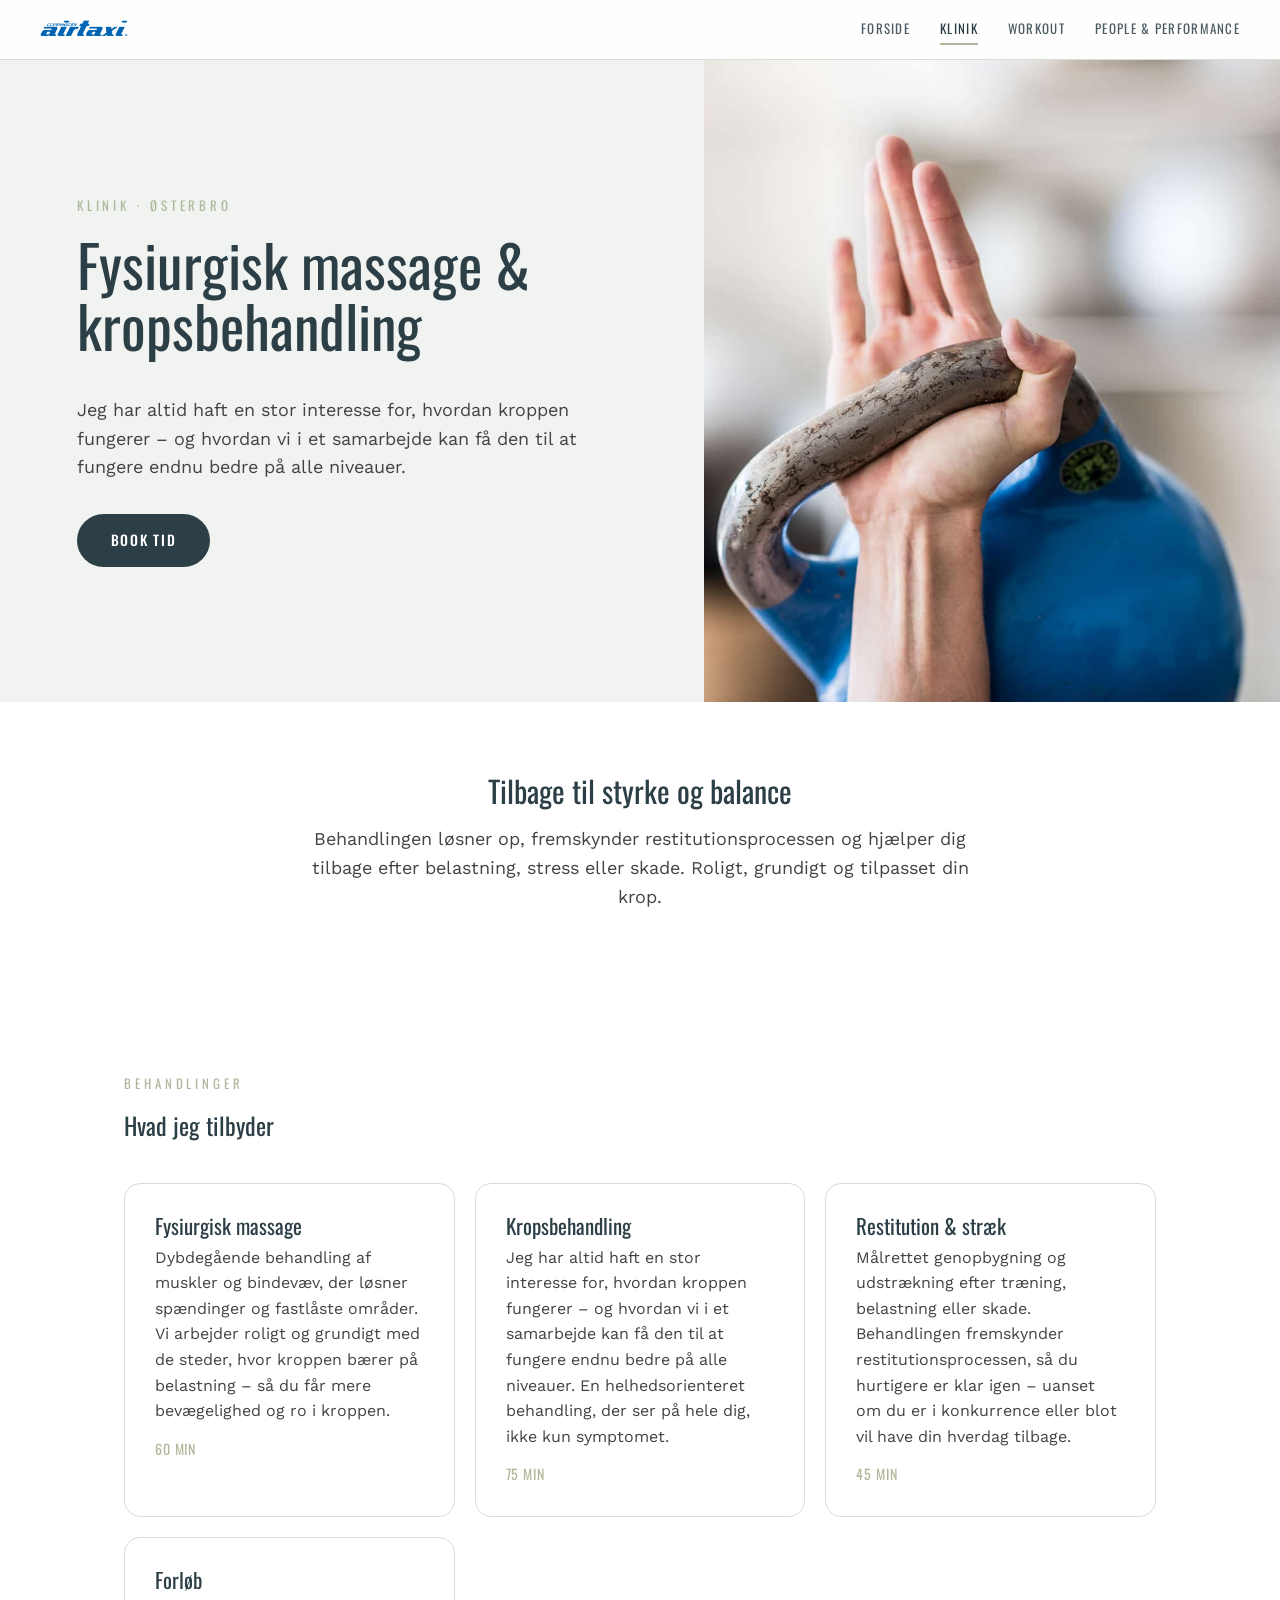
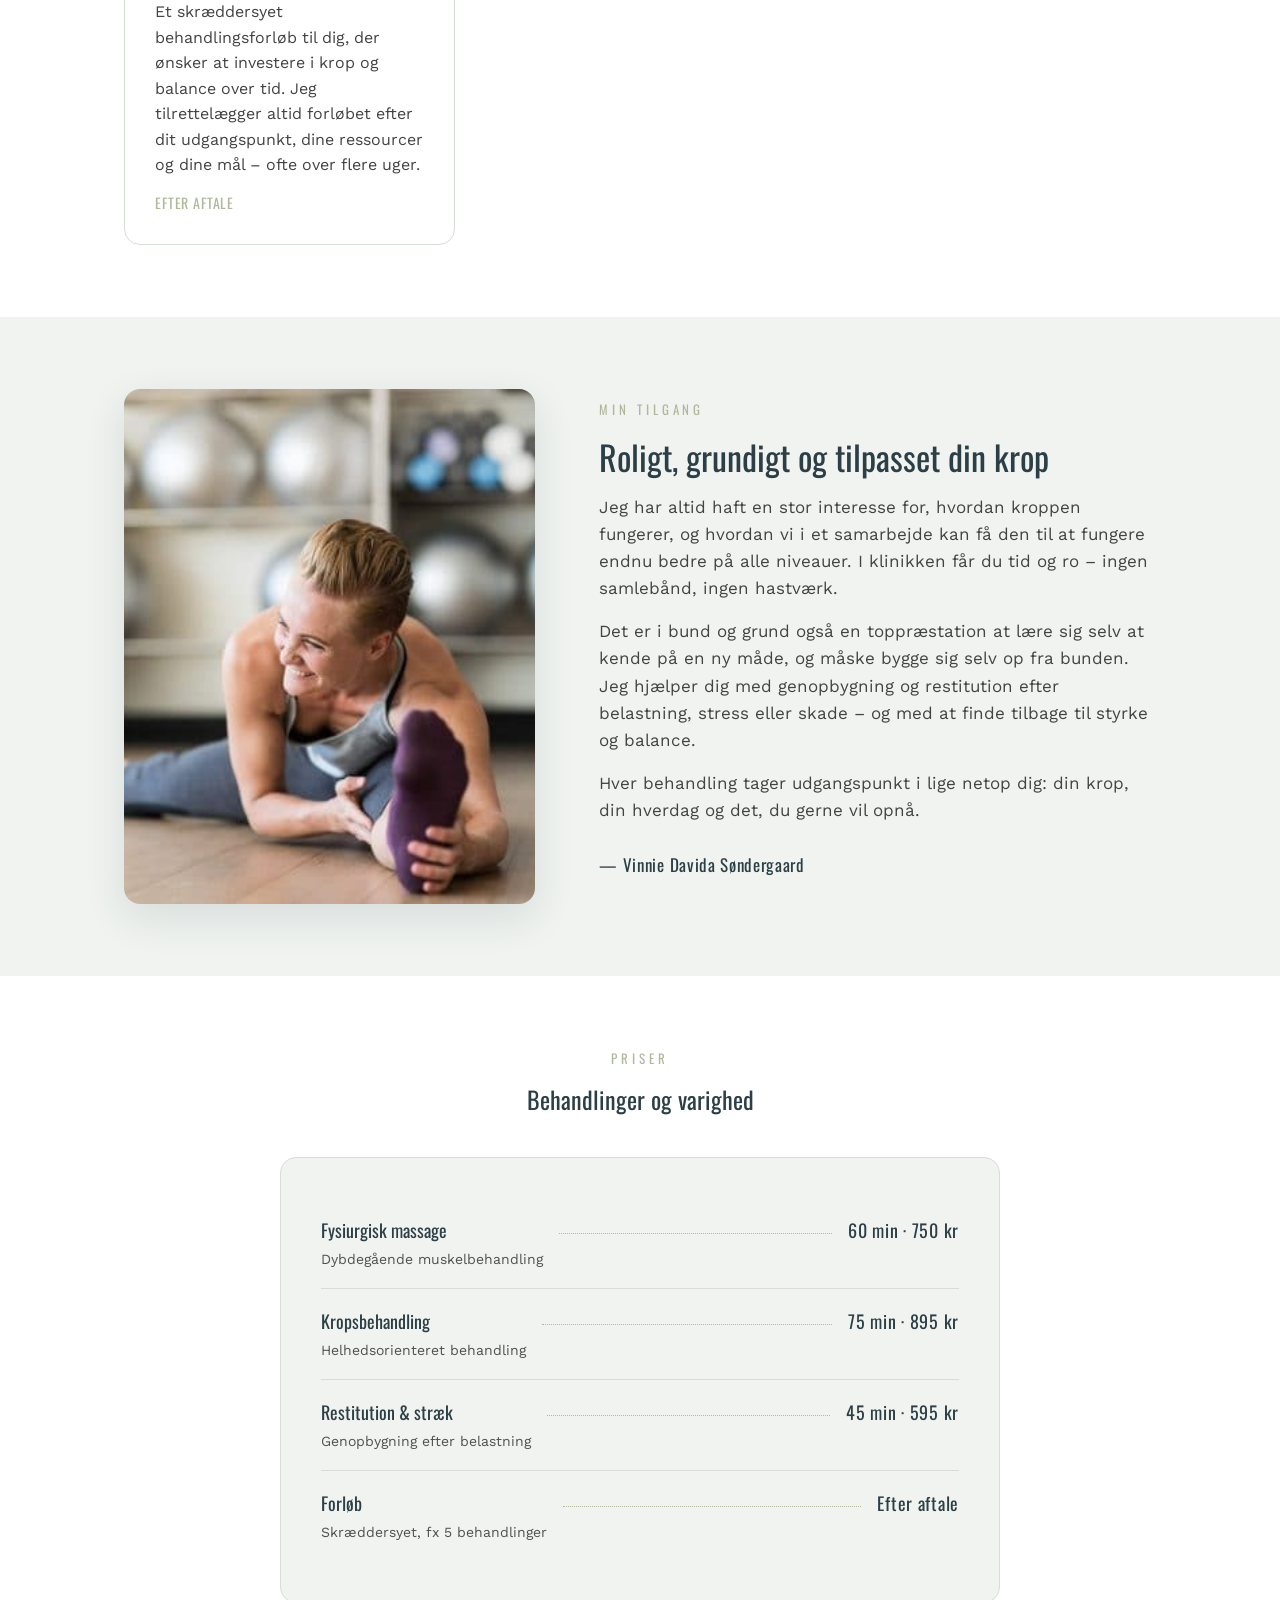
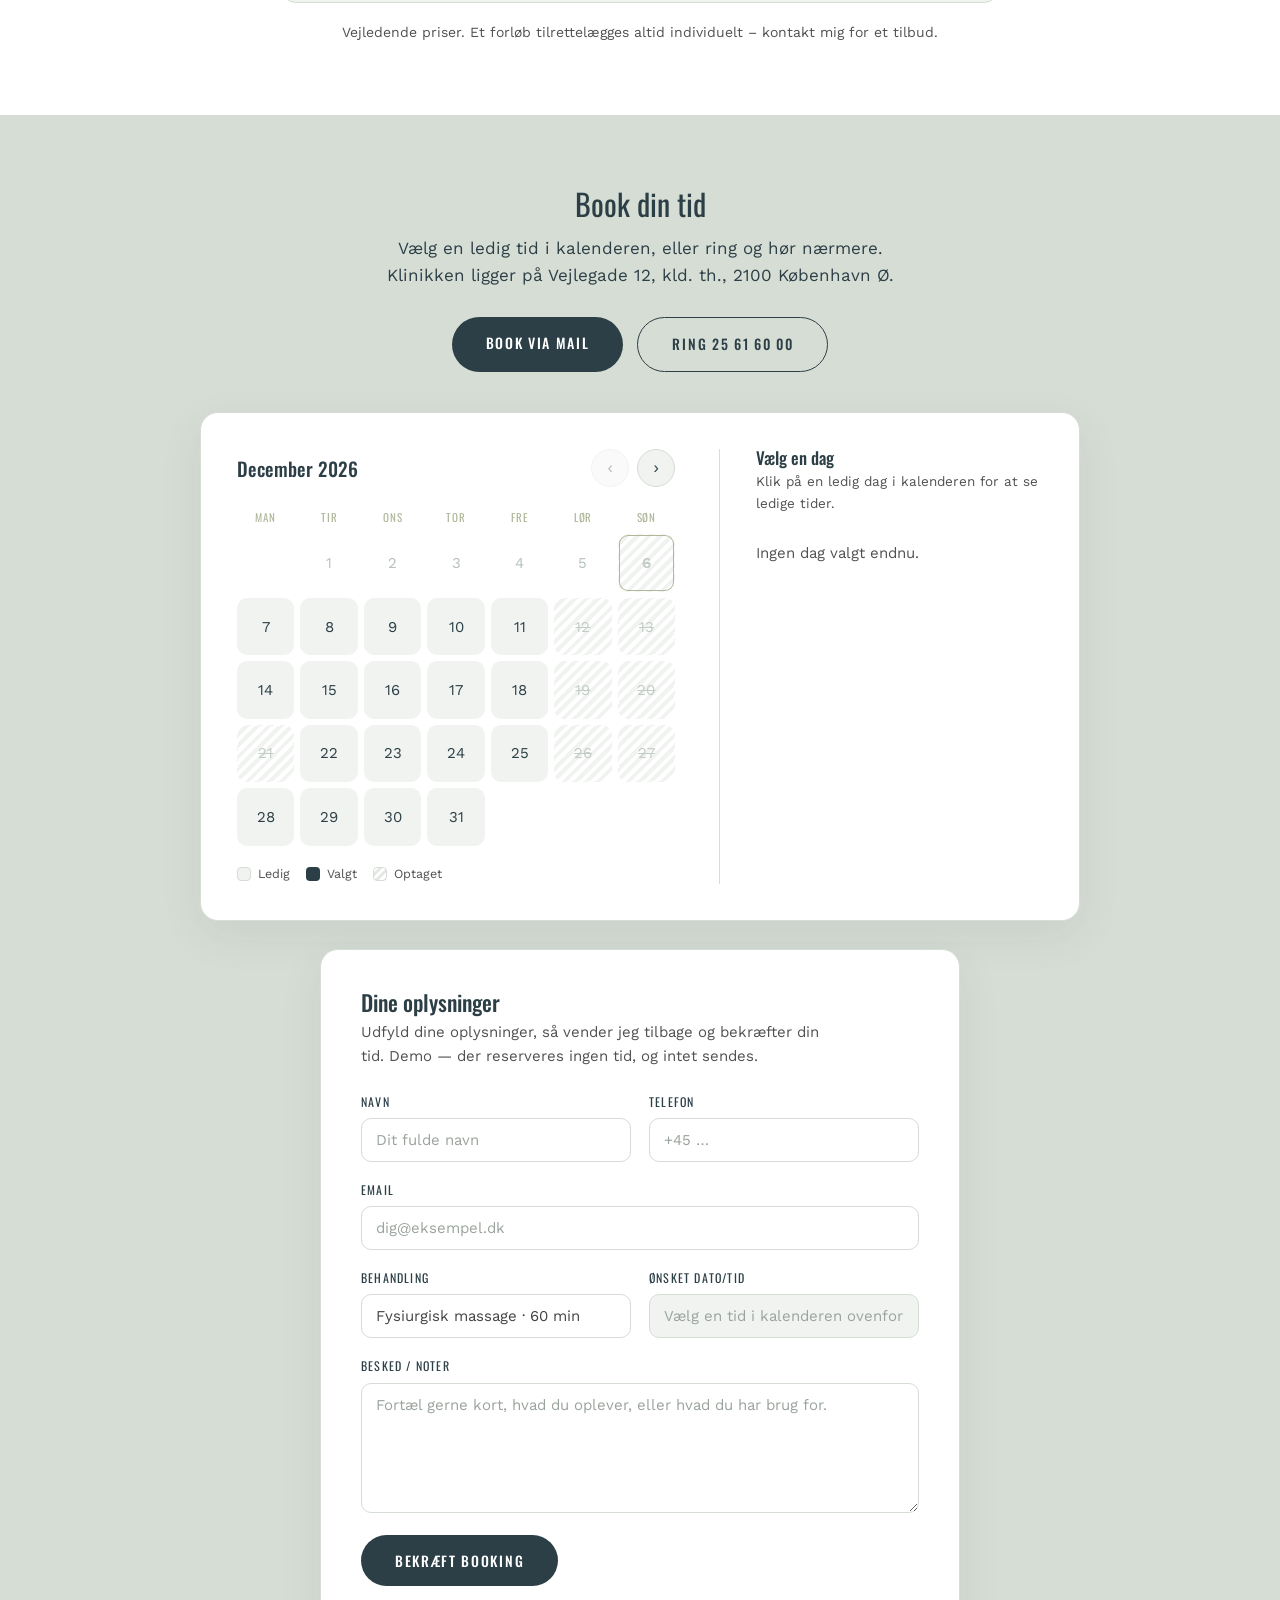
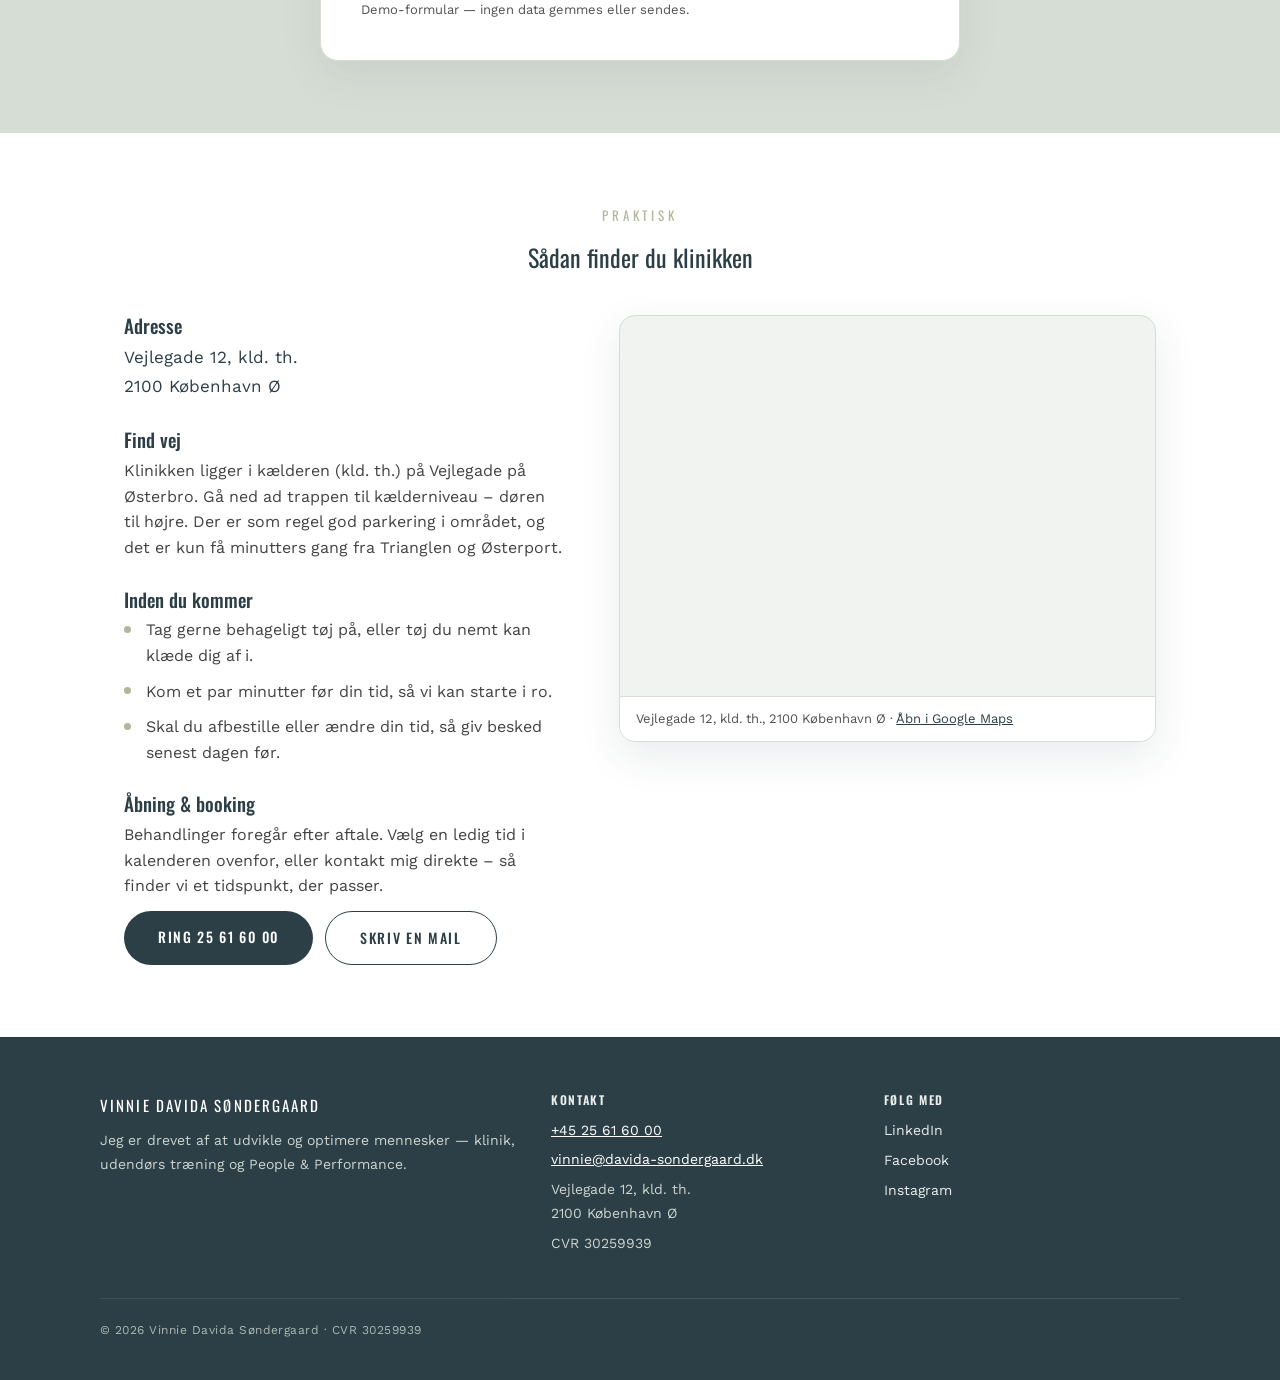
==== klinik/index.html @ a628637c "Merge #9: Klinik practical info" ====
<!DOCTYPE html>
<html lang="da">
<head>
<meta charset="utf-8">
<meta name="viewport" content="width=device-width, initial-scale=1">
<title>Klinik — Fysiurgisk massage | Vinnie Davida Søndergaard</title>
<meta name="description" content="Fysiurgisk massage og kropsbehandling i en rolig klinik på Østerbro, København. Book din tid online.">

<!-- Favicon -->
<link rel="icon" type="image/png" href="../assets/images/source/favicon.png">
<link rel="apple-touch-icon" href="../assets/images/source/favicon.png">
<meta name="theme-color" content="#d6ddd5">

<!-- Open Graph -->
<meta property="og:type" content="website">
<meta property="og:site_name" content="Vinnie Davida Søndergaard">
<meta property="og:locale" content="da_DK">
<meta property="og:title" content="Klinik — Fysiurgisk massage | Vinnie Davida Søndergaard">
<meta property="og:description" content="Fysiurgisk massage og kropsbehandling i en rolig klinik på Østerbro, København. Book din tid online.">
<meta property="og:url" content="https://rhjensen79.github.io/davida/klinik/">
<meta property="og:image" content="https://rhjensen79.github.io/davida/assets/images/source/vinnie-davida-soendergaard-photo-martin-kaufmann-dsc-4499.jpg">

<!-- Twitter -->
<meta name="twitter:card" content="summary_large_image">
<meta name="twitter:title" content="Klinik — Fysiurgisk massage | Vinnie Davida Søndergaard">
<meta name="twitter:description" content="Fysiurgisk massage og kropsbehandling i en rolig klinik på Østerbro, København. Book din tid online.">
<meta name="twitter:image" content="https://rhjensen79.github.io/davida/assets/images/source/vinnie-davida-soendergaard-photo-martin-kaufmann-dsc-4499.jpg">
<link rel="preconnect" href="https://fonts.googleapis.com">
<link rel="preconnect" href="https://fonts.gstatic.com" crossorigin>
<link href="https://fonts.googleapis.com/css2?family=Oswald:wght@300;400;500;600&family=Work+Sans:wght@300;400;500&display=swap" rel="stylesheet">
<link rel="stylesheet" href="../assets/css/tokens.css">
<style>
  /* Klinik tone: calm, clean, airy, healing */
  body { background: var(--c-wash); color: var(--c-slate); }
  h1, h2, h3 { font-weight: 400; color: var(--c-slate); }

  .hero { display: grid; grid-template-columns: 1.1fr .9fr; min-height: 78vh; }
  .hero .text { display: flex; flex-direction: column; justify-content: center; padding: 80px clamp(24px,6vw,96px); }
  .hero .photo { background: url('../assets/images/source/vinnie-davida-soendergaard-photo-martin-kaufmann-dsc-4499.jpg') center/cover; }
  .hero h1 { font-size: clamp(34px, 5vw, 58px); line-height: 1.05; margin-bottom: 22px; }
  .hero p { font-size: 18px; color: var(--c-text); max-width: 46ch; margin-bottom: 32px; }

  .intro { background: #fff; }
  .intro .wrap { max-width: 720px; text-align: center; }
  .intro h2 { font-size: 30px; margin-bottom: 18px; }
  .intro p { font-size: 18px; color: var(--c-text); }

  .treatments { background: #fff; }
  .treatments .grid { display: grid; gap: 20px; grid-template-columns: repeat(auto-fit,minmax(250px,1fr)); }
  .card h3 { font-size: 21px; margin-bottom: 8px; }
  .card p { color: var(--c-text); margin: 0 0 14px; }
  .card .meta { font-family: var(--font-head); color: var(--c-sage-muted); font-size: 14px; letter-spacing: .06em; text-transform: uppercase; }

  /* Approach / about the clinic — warm, calm two-column block */
  .approach { background: var(--c-wash); }
  .approach .grid { display: grid; gap: clamp(32px,5vw,64px); grid-template-columns: .85fr 1.15fr; align-items: center; }
  .approach .photo { border-radius: 16px; overflow: hidden; box-shadow: 0 14px 40px rgba(44,63,70,.12); }
  .approach .photo img { width: 100%; height: 100%; object-fit: cover; aspect-ratio: 4/5; }
  .approach h2 { font-size: clamp(26px,3.4vw,34px); margin-bottom: 18px; }
  .approach p { font-size: 17px; color: var(--c-text); margin: 0 0 16px; max-width: 56ch; }
  .approach .signature { font-family: var(--font-head); color: var(--c-slate); letter-spacing: .04em; margin-top: 26px; }
  @media (max-width: 760px){ .approach .grid { grid-template-columns: 1fr; } }

  /* Pricing — clean, editable price list */
  .pricing { background: #fff; }
  .pricing .price-list { max-width: 720px; margin: 0 auto; background: var(--c-wash); border: 1px solid var(--c-sage-light); border-radius: 16px; padding: clamp(20px,4vw,40px); }
  .pricing .price-row { display: flex; align-items: baseline; justify-content: space-between; gap: 16px; padding: 18px 0; border-bottom: 1px solid var(--c-sage-light); }
  .pricing .price-row:last-child { border-bottom: 0; }
  .pricing .price-row .name { font-family: var(--font-head); font-size: 18px; color: var(--c-slate); }
  .pricing .price-row .name small { display: block; font-family: var(--font-body); font-size: 14px; color: var(--c-text-soft); text-transform: none; letter-spacing: 0; margin-top: 3px; }
  .pricing .price-row .dots { flex: 1; border-bottom: 1px dotted var(--c-sage-muted); transform: translateY(-4px); min-width: 16px; }
  .pricing .price-row .amount { font-family: var(--font-head); font-size: 18px; color: var(--c-slate); white-space: nowrap; letter-spacing: .04em; }
  .pricing .price-note { max-width: 720px; margin: 18px auto 0; font-size: 14px; color: var(--c-text-soft); text-align: center; }
  @media (max-width: 520px){ .pricing .price-row .dots { display: none; } }

  .booking { background: var(--c-sage-light); text-align: center; }
  .booking h2 { font-size: 30px; }
  .booking p { font-size: 17px; max-width: 48ch; margin: 0 auto 28px; }
  .booking .actions { display: flex; gap: 14px; justify-content: center; flex-wrap: wrap; }

  /* ── Mock booking widget — calm, airy two-column card ──────────────────── */
  .booking-widget {
    max-width: 880px; margin: 40px auto 0; text-align: left;
    background: #fff; border: 1px solid var(--c-sage-light);
    border-radius: 18px; padding: clamp(20px, 4vw, 36px);
    box-shadow: 0 14px 44px rgba(44,63,70,.08);
    display: grid; gap: clamp(24px, 4vw, 44px);
    grid-template-columns: 1.15fr .85fr;
  }
  @media (max-width: 720px){ .booking-widget { grid-template-columns: 1fr; } }

  /* Calendar */
  .cal-head { display: flex; align-items: center; justify-content: space-between; margin-bottom: 18px; }
  .cal-title { font-family: var(--font-head); font-weight: 500; font-size: 19px; color: var(--c-slate); letter-spacing: .02em; text-transform: capitalize; }
  .cal-nav { display: flex; gap: 8px; }
  .cal-nav button {
    width: 38px; height: 38px; border-radius: 999px; cursor: pointer;
    background: var(--c-wash); border: 1px solid var(--c-sage-light); color: var(--c-slate);
    font-size: 16px; line-height: 1; display: inline-flex; align-items: center; justify-content: center;
    transition: background .2s, border-color .2s;
  }
  .cal-nav button:hover { background: var(--c-sage-light); }
  .cal-nav button:disabled { opacity: .35; cursor: not-allowed; }

  .cal-grid { display: grid; grid-template-columns: repeat(7, 1fr); gap: 6px; }
  .cal-dow {
    font-family: var(--font-head); text-transform: uppercase; letter-spacing: .08em;
    font-size: 11px; color: var(--c-sage-muted); text-align: center; padding: 4px 0 8px;
  }
  .cal-day {
    aspect-ratio: 1 / 1; display: flex; align-items: center; justify-content: center;
    font-family: var(--font-body); font-size: 15px; color: var(--c-slate);
    background: var(--c-wash); border: 1px solid transparent; border-radius: 10px;
    cursor: pointer; transition: background .18s, border-color .18s, color .18s, box-shadow .18s;
  }
  .cal-day:hover:not(:disabled):not([aria-pressed="true"]) { background: var(--c-sage-light); border-color: var(--c-sage); }
  .cal-day.is-empty { background: transparent; border: 0; cursor: default; }
  .cal-day:disabled, .cal-day.is-past { color: #b7c0bb; background: transparent; cursor: not-allowed; }
  .cal-day.is-unavailable { color: #c3ccc6; background: repeating-linear-gradient(135deg, #fff, #fff 4px, #f0f3f0 4px, #f0f3f0 8px); cursor: not-allowed; text-decoration: line-through; }
  .cal-day.is-today { font-weight: 600; box-shadow: inset 0 0 0 1px var(--c-sage-muted); }
  .cal-day[aria-pressed="true"] { background: var(--c-slate); color: #fff; border-color: var(--c-slate); box-shadow: 0 6px 16px rgba(44,63,70,.22); }

  .cal-legend { display: flex; flex-wrap: wrap; gap: 16px; margin-top: 18px; font-size: 12.5px; color: var(--c-text-soft); }
  .cal-legend span { display: inline-flex; align-items: center; gap: 7px; }
  .cal-legend i { width: 14px; height: 14px; border-radius: 4px; display: inline-block; }
  .cal-legend .sw-free { background: var(--c-wash); border: 1px solid var(--c-sage-light); }
  .cal-legend .sw-sel { background: var(--c-slate); }
  .cal-legend .sw-un { background: repeating-linear-gradient(135deg, #fff, #fff 3px, #e3e8e2 3px, #e3e8e2 6px); border: 1px solid var(--c-sage-light); }

  /* Time slots */
  .slots { border-left: 1px solid var(--c-sage-light); padding-left: clamp(0px, 4vw, 36px); }
  @media (max-width: 720px){ .slots { border-left: 0; padding-left: 0; border-top: 1px solid var(--c-sage-light); padding-top: 28px; } }
  .slots h3 { font-family: var(--font-head); font-weight: 500; font-size: 17px; color: var(--c-slate); margin: 0 0 4px; }
  .slots .slots-sub { font-size: 13.5px; color: var(--c-text-soft); margin: 0 0 18px; }
  .slots-empty { color: var(--c-text-soft); font-size: 15px; line-height: 1.6; padding: 8px 0; }
  .slot-grid { display: grid; grid-template-columns: repeat(auto-fill, minmax(84px, 1fr)); gap: 10px; }
  .slot {
    font-family: var(--font-body); font-size: 15px; color: var(--c-slate);
    background: #fff; border: 1px solid var(--c-sage); border-radius: 10px;
    padding: 11px 6px; cursor: pointer; text-align: center;
    transition: background .18s, color .18s, border-color .18s, box-shadow .18s;
  }
  .slot:hover:not(:disabled):not([aria-pressed="true"]) { background: var(--c-wash); }
  .slot:disabled { color: #b7c0bb; background: var(--c-off); border-color: var(--c-sage-light); cursor: not-allowed; text-decoration: line-through; }
  .slot[aria-pressed="true"] { background: var(--c-slate); color: #fff; border-color: var(--c-slate); box-shadow: 0 6px 16px rgba(44,63,70,.22); }
  .slots .continue { margin-top: 24px; display: none; }
  .slots .continue.is-visible { display: block; }
  .slots .continue p { font-size: 14px; color: var(--c-text-soft); margin: 0 0 14px; text-align: left; }

  /* ── Booking form + confirmation (issue #8) — calm Klinik tone ─────────── */
  .book-step {
    max-width: 640px; margin: 28px auto 0; text-align: left;
    background: #fff; border: 1px solid var(--c-sage-light);
    border-radius: 18px; padding: clamp(22px, 4vw, 40px);
    box-shadow: 0 14px 44px rgba(44,63,70,.08);
    scroll-margin-top: 90px;
  }
  .book-step .step-head { margin-bottom: 24px; }
  .book-step .step-head h3 { font-family: var(--font-head); font-weight: 500; font-size: 22px; color: var(--c-slate); margin: 0 0 6px; }
  .book-step .step-head p { font-size: 15px; color: var(--c-text-soft); margin: 0; max-width: 52ch; }
  /* The prefilled date/time field reads from the calendar pick (visual). */
  .book-step input[readonly] { background: var(--c-wash); color: var(--c-slate); cursor: default; }
  .book-step .form-actions { margin-top: 4px; }
  .book-step .form-note { font-size: 13px; color: var(--c-text-soft); margin: 14px 0 0; }

  /* Confirmation / kvittering — static success state mockup. */
  .booking-confirm { display: none; }
  .booking-confirm.is-visible { display: block; }
  .booking-confirm { text-align: left; border-color: var(--c-sage); }
  .confirm-badge {
    display: inline-flex; align-items: center; gap: 9px;
    font-family: var(--font-head); letter-spacing: .04em;
    color: var(--c-slate); font-size: 15px; margin-bottom: 18px;
  }
  .confirm-badge .tick {
    width: 32px; height: 32px; border-radius: 999px; flex: none;
    background: var(--c-slate); color: #fff;
    display: inline-flex; align-items: center; justify-content: center; font-size: 16px;
  }
  .booking-confirm h3 { font-family: var(--font-head); font-weight: 500; font-size: 23px; color: var(--c-slate); margin: 0 0 10px; }
  .booking-confirm .lead { font-size: 16px; color: var(--c-text); margin: 0 0 22px; max-width: 52ch; }
  .receipt { border: 1px solid var(--c-sage-light); border-radius: 12px; background: var(--c-wash); padding: 4px 20px; margin-bottom: 22px; }
  .receipt .r-row { display: flex; align-items: baseline; justify-content: space-between; gap: 16px; padding: 13px 0; border-bottom: 1px solid var(--c-sage-light); }
  .receipt .r-row:last-child { border-bottom: 0; }
  .receipt .r-label { font-family: var(--font-head); text-transform: uppercase; letter-spacing: .08em; font-size: 11.5px; color: var(--c-sage-muted); }
  .receipt .r-value { font-size: 15px; color: var(--c-slate); text-align: right; }
  .booking-confirm .confirm-foot { font-size: 13.5px; color: var(--c-text-soft); margin: 0; }

  /* ── Practical info: address, map & how to find the clinic (issue #9) ───── */
  .practical { background: #fff; }
  .practical .grid {
    display: grid; gap: clamp(28px, 5vw, 56px);
    grid-template-columns: .9fr 1.1fr; align-items: start;
  }
  @media (max-width: 760px){ .practical .grid { grid-template-columns: 1fr; } }

  .practical .info h3 {
    font-family: var(--font-head); font-weight: 500; font-size: 19px;
    color: var(--c-slate); margin: 0 0 8px;
  }
  .practical .info .block { margin-bottom: 28px; }
  .practical .info .block:last-child { margin-bottom: 0; }
  .practical .info address {
    font-style: normal; font-size: 17px; line-height: 1.7; color: var(--c-slate);
  }
  .practical .info p { font-size: 16px; color: var(--c-text); margin: 0 0 12px; max-width: 52ch; }
  .practical .info p:last-child { margin-bottom: 0; }
  .practical .info ul {
    list-style: none; padding: 0; margin: 0;
    font-size: 16px; color: var(--c-text); line-height: 1.6;
  }
  .practical .info ul li { position: relative; padding-left: 22px; margin-bottom: 10px; }
  .practical .info ul li:last-child { margin-bottom: 0; }
  .practical .info ul li::before {
    content: ""; position: absolute; left: 0; top: .55em;
    width: 7px; height: 7px; border-radius: 999px; background: var(--c-sage-muted);
  }
  .practical .contact-actions { display: flex; gap: 12px; flex-wrap: wrap; margin-top: 6px; }

  /* Map: rounded card framing the embed; placeholder fallback if not embedded */
  .practical .map {
    border-radius: 16px; overflow: hidden;
    border: 1px solid var(--c-sage-light);
    box-shadow: 0 14px 40px rgba(44,63,70,.10);
    background: var(--c-wash);
    min-height: 340px; position: relative;
  }
  .practical .map iframe { display: block; width: 100%; height: 100%; min-height: 380px; border: 0; }
  .practical .map .map-caption {
    font-size: 13px; color: var(--c-text-soft);
    padding: 12px 16px; background: #fff; border-top: 1px solid var(--c-sage-light);
  }
  .practical .map .map-caption a { color: var(--c-slate); }

  /* Klinik tone: light, calm top-nav; dark slate footer */
  .site-nav { --nav-bg: rgba(255,255,255,.92); --nav-fg: var(--c-slate); --nav-border: var(--c-sage-light); --nav-accent: var(--c-sage-muted); }
  .site-footer { --foot-bg: var(--c-slate); --foot-fg: #cdd4cf; --foot-head: #fff; --foot-link: #fff; }
  /* offset first section for the fixed nav */
  .hero { padding-top: 60px; }
  @media (max-width: 760px){ .hero { grid-template-columns: 1fr; } .hero .photo { min-height: 320px; order: -1; } }
</style>
</head>
<body class="focus-klinik">
  <!-- ===================================================================
       CANONICAL SHARED TOP-NAV (sub-sites) — see .site-nav in tokens.css.
       Identical structure on klinik / workout / people-performance; only the
       logo variant (logo2 on light bg, logolight on dark) and which link
       carries .is-current differ per page.
       =================================================================== -->
  <nav class="site-nav">
    <a class="brand" href="../" aria-label="Vinnie Davida Søndergaard — forside">
      <img src="../assets/images/source/logo2.png" alt="Vinnie Davida Søndergaard">
    </a>
    <button class="nav-toggle" type="button" aria-label="Åbn menu" aria-expanded="false" aria-controls="primary-nav">
      <span class="bars" aria-hidden="true"></span>
    </button>
    <div class="nav-links" id="primary-nav">
      <a href="../">Forside</a>
      <a href="../klinik/" class="is-current">Klinik</a>
      <a href="../workout/">Workout</a>
      <a href="../people-performance/">People &amp; Performance</a>
    </div>
  </nav>

  <header class="hero">
    <div class="text">
      <div class="eyebrow">Klinik · Østerbro</div>
      <h1>Fysiurgisk massage &amp; kropsbehandling</h1>
      <p>Jeg har altid haft en stor interesse for, hvordan kroppen fungerer – og hvordan vi i et samarbejde kan få den til at fungere endnu bedre på alle niveauer.</p>
      <div><a class="btn" href="#book">Book tid</a></div>
    </div>
    <div class="photo" role="img" aria-label="Kropsbehandling"></div>
  </header>

  <section class="section intro">
    <div class="wrap">
      <h2>Tilbage til styrke og balance</h2>
      <p>Behandlingen løsner op, fremskynder restitutionsprocessen og hjælper dig tilbage efter belastning, stress eller skade. Roligt, grundigt og tilpasset din krop.</p>
    </div>
  </section>

  <section class="section treatments" id="behandlinger">
    <div class="wrap">
      <div class="section-head">
        <div class="eyebrow">Behandlinger</div>
        <h2>Hvad jeg tilbyder</h2>
      </div>
      <div class="grid">
        <div class="card">
          <h3>Fysiurgisk massage</h3>
          <p>Dybdegående behandling af muskler og bindevæv, der løsner spændinger og fastlåste områder. Vi arbejder roligt og grundigt med de steder, hvor kroppen bærer på belastning – så du får mere bevægelighed og ro i kroppen.</p>
          <div class="meta">60 min</div>
        </div>
        <div class="card">
          <h3>Kropsbehandling</h3>
          <p>Jeg har altid haft en stor interesse for, hvordan kroppen fungerer – og hvordan vi i et samarbejde kan få den til at fungere endnu bedre på alle niveauer. En helhedsorienteret behandling, der ser på hele dig, ikke kun symptomet.</p>
          <div class="meta">75 min</div>
        </div>
        <div class="card">
          <h3>Restitution &amp; stræk</h3>
          <p>Målrettet genopbygning og udstrækning efter træning, belastning eller skade. Behandlingen fremskynder restitutionsprocessen, så du hurtigere er klar igen – uanset om du er i konkurrence eller blot vil have din hverdag tilbage.</p>
          <div class="meta">45 min</div>
        </div>
        <div class="card">
          <h3>Forløb</h3>
          <p>Et skræddersyet behandlingsforløb til dig, der ønsker at investere i krop og balance over tid. Jeg tilrettelægger altid forløbet efter dit udgangspunkt, dine ressourcer og dine mål – ofte over flere uger.</p>
          <div class="meta">Efter aftale</div>
        </div>
      </div>
    </div>
  </section>

  <section class="section approach" id="tilgang">
    <div class="wrap">
      <div class="grid">
        <div class="photo">
          <img src="../assets/images/source/vinnie-davida-soendergaard-photo-martin-kaufmann-dsc-4688-330x380.jpg"
               alt="Vinnie Davida Søndergaard i klinikken" loading="lazy" width="330" height="380">
        </div>
        <div class="text">
          <div class="eyebrow">Min tilgang</div>
          <h2>Roligt, grundigt og tilpasset din krop</h2>
          <p>Jeg har altid haft en stor interesse for, hvordan kroppen fungerer, og hvordan vi i et samarbejde kan få den til at fungere endnu bedre på alle niveauer. I klinikken får du tid og ro – ingen samlebånd, ingen hastværk.</p>
          <p>Det er i bund og grund også en toppræstation at lære sig selv at kende på en ny måde, og måske bygge sig selv op fra bunden. Jeg hjælper dig med genopbygning og restitution efter belastning, stress eller skade – og med at finde tilbage til styrke og balance.</p>
          <p>Hver behandling tager udgangspunkt i lige netop dig: din krop, din hverdag og det, du gerne vil opnå.</p>
          <p class="signature">— Vinnie Davida Søndergaard</p>
        </div>
      </div>
    </div>
  </section>

  <section class="section pricing" id="priser">
    <div class="wrap">
      <div class="section-head" style="margin-inline:auto;text-align:center;max-width:560px">
        <div class="eyebrow">Priser</div>
        <h2>Behandlinger og varighed</h2>
      </div>
      <!-- Placeholder prices — rediger frit her. Format: navn / varighed / pris. -->
      <div class="price-list">
        <div class="price-row">
          <span class="name">Fysiurgisk massage <small>Dybdegående muskelbehandling</small></span>
          <span class="dots" aria-hidden="true"></span>
          <span class="amount">60 min · 750 kr</span>
        </div>
        <div class="price-row">
          <span class="name">Kropsbehandling <small>Helhedsorienteret behandling</small></span>
          <span class="dots" aria-hidden="true"></span>
          <span class="amount">75 min · 895 kr</span>
        </div>
        <div class="price-row">
          <span class="name">Restitution &amp; stræk <small>Genopbygning efter belastning</small></span>
          <span class="dots" aria-hidden="true"></span>
          <span class="amount">45 min · 595 kr</span>
        </div>
        <div class="price-row">
          <span class="name">Forløb <small>Skræddersyet, fx 5 behandlinger</small></span>
          <span class="dots" aria-hidden="true"></span>
          <span class="amount">Efter aftale</span>
        </div>
      </div>
      <p class="price-note">Vejledende priser. Et forløb tilrettelægges altid individuelt – kontakt mig for et tilbud.</p>
    </div>
  </section>

  <section class="section booking" id="book">
    <div class="wrap">
      <h2>Book din tid</h2>
      <p>Vælg en ledig tid i kalenderen, eller ring og hør nærmere. Klinikken ligger på Vejlegade 12, kld. th., 2100 København Ø.</p>
      <div class="actions">
        <a class="btn" href="mailto:vinnie@davida-sondergaard.dk?subject=Booking%20-%20fysiurgisk%20massage">Book via mail</a>
        <a class="btn ghost" href="tel:+4525616000">Ring 25 61 60 00</a>
      </div>

      <!-- ===================================================================
           MOCK BOOKING WIDGET — NON-FUNCTIONAL / VISUAL ONLY.
           This is a realistic-looking calendar + time-slot picker for design
           testing. It does NOT book anything: there is no backend, no real
           availability, and no network calls. The calendar is generated for
           the CURRENT month by assets/js/booking.js, and the available/booked
           states are mock data purely for visual demonstration.
           In production a real scheduling system (Calendly, Acuity or similar)
           would slot in here. The booking FORM (navn/email/bekræft) follows in
           issue #8 — see the #book-form anchor below.
           =================================================================== -->
      <div class="booking-widget" id="booking-widget" aria-label="Vælg dag og tidspunkt (demo)">
        <div class="calendar">
          <div class="cal-head">
            <div class="cal-title" id="cal-title">Måned</div>
            <div class="cal-nav">
              <button type="button" id="cal-prev" aria-label="Forrige måned">‹</button>
              <button type="button" id="cal-next" aria-label="Næste måned">›</button>
            </div>
          </div>
          <div class="cal-grid" id="cal-dow">
            <div class="cal-dow">Man</div>
            <div class="cal-dow">Tir</div>
            <div class="cal-dow">Ons</div>
            <div class="cal-dow">Tor</div>
            <div class="cal-dow">Fre</div>
            <div class="cal-dow">Lør</div>
            <div class="cal-dow">Søn</div>
          </div>
          <div class="cal-grid" id="cal-days" role="grid" aria-label="Dage i måneden"></div>
          <div class="cal-legend" aria-hidden="true">
            <span><i class="sw-free"></i> Ledig</span>
            <span><i class="sw-sel"></i> Valgt</span>
            <span><i class="sw-un"></i> Optaget</span>
          </div>
        </div>

        <div class="slots" id="slots" aria-live="polite">
          <h3 id="slots-title">Vælg en dag</h3>
          <p class="slots-sub" id="slots-sub">Klik på en ledig dag i kalenderen for at se ledige tider.</p>
          <div class="slots-empty" id="slots-empty">Ingen dag valgt endnu.</div>
          <div class="slot-grid" id="slot-grid" role="group" aria-label="Ledige tidspunkter" hidden></div>
          <div class="continue" id="slots-continue">
            <p id="continue-summary"></p>
            <!-- Anchor for the booking form (issue #8): the name/email/confirm
                 step will render here under #book-form. -->
            <a class="btn" href="#book-form" id="continue-btn">Fortsæt</a>
          </div>
        </div>
      </div>

      <!-- ===================================================================
           MOCK BOOKING FORM + CONFIRMATION (issue #8) — NON-FUNCTIONAL.
           This form does NOT submit anywhere: no backend, no validation, no
           network call. "Bekræft booking" is type="button" and only swaps the
           form for the static kvittering panel below (visual demo). In
           production a real scheduling system would handle the submit. The
           "ønsket dato/tid" field is prefilled from the calendar pick (#7) by
           assets/js/booking.js purely for show.
           =================================================================== -->
      <div class="book-step" id="book-form">
        <div class="step-head">
          <h3>Dine oplysninger</h3>
          <p>Udfyld dine oplysninger, så vender jeg tilbage og bekræfter din tid. Demo — der reserveres ingen tid, og intet sendes.</p>
        </div>
        <form class="form" id="booking-form" novalidate>
          <div class="form-row">
            <div class="field">
              <label for="bf-name">Navn</label>
              <input type="text" id="bf-name" name="name" autocomplete="name" placeholder="Dit fulde navn">
            </div>
            <div class="field">
              <label for="bf-phone">Telefon</label>
              <input type="tel" id="bf-phone" name="phone" autocomplete="tel" placeholder="+45 …">
            </div>
          </div>
          <div class="field">
            <label for="bf-email">Email</label>
            <input type="email" id="bf-email" name="email" autocomplete="email" placeholder="dig@eksempel.dk">
          </div>
          <div class="form-row">
            <div class="field">
              <label for="bf-treatment">Behandling</label>
              <select id="bf-treatment" name="treatment">
                <option value="Fysiurgisk massage">Fysiurgisk massage · 60 min</option>
                <option value="Kropsbehandling">Kropsbehandling · 75 min</option>
                <option value="Restitution &amp; stræk">Restitution &amp; stræk · 45 min</option>
                <option value="Forløb">Forløb · efter aftale</option>
              </select>
            </div>
            <div class="field">
              <label for="bf-datetime">Ønsket dato/tid</label>
              <input type="text" id="bf-datetime" name="datetime" readonly
                     placeholder="Vælg en tid i kalenderen ovenfor"
                     aria-describedby="bf-datetime-hint">
            </div>
          </div>
          <div class="field">
            <label for="bf-message">Besked / noter</label>
            <textarea id="bf-message" name="message" placeholder="Fortæl gerne kort, hvad du oplever, eller hvad du har brug for."></textarea>
          </div>
          <div class="form-actions">
            <!-- type="button": this is a non-functional mock, no real submit. -->
            <button class="btn" type="button" id="bf-submit">Bekræft booking</button>
            <p class="form-note">Demo-formular — ingen data gemmes eller sendes.</p>
          </div>
        </form>
      </div>

      <!-- Static confirmation / kvittering panel (mockup of the success state). -->
      <div class="book-step booking-confirm" id="booking-confirm" role="status" aria-live="polite">
        <span class="confirm-badge"><span class="tick" aria-hidden="true">✓</span> Booking modtaget</span>
        <h3>Tak, <span id="bc-name">Anna Jensen</span>!</h3>
        <p class="lead">Vi har modtaget din booking. Du får en bekræftelse på mail, og jeg vender tilbage, hvis der er spørgsmål.</p>
        <div class="receipt">
          <div class="r-row"><span class="r-label">Behandling</span><span class="r-value" id="bc-treatment">Fysiurgisk massage · 60 min</span></div>
          <div class="r-row"><span class="r-label">Dato &amp; tid</span><span class="r-value" id="bc-datetime">Onsdag · kl. 10:00</span></div>
          <div class="r-row"><span class="r-label">Navn</span><span class="r-value" id="bc-fullname">Anna Jensen</span></div>
          <div class="r-row"><span class="r-label">Email</span><span class="r-value" id="bc-email">anna@eksempel.dk</span></div>
          <div class="r-row"><span class="r-label">Klinik</span><span class="r-value">Vejlegade 12, kld. th.<br>2100 København Ø</span></div>
        </div>
        <p class="confirm-foot">Behov for at ændre? Ring 25 61 60 00 eller skriv til vinnie@davida-sondergaard.dk. (Demo — ingen rigtig booking er oprettet.)</p>
      </div>
    </div>
  </section>

  <section class="section practical" id="praktisk">
    <div class="wrap">
      <div class="section-head" style="margin-inline:auto;text-align:center;max-width:560px">
        <div class="eyebrow">Praktisk</div>
        <h2>Sådan finder du klinikken</h2>
      </div>
      <div class="grid">
        <div class="info">
          <div class="block">
            <h3>Adresse</h3>
            <address>
              Vejlegade 12, kld. th.<br>
              2100 København Ø
            </address>
          </div>

          <div class="block">
            <h3>Find vej</h3>
            <p>Klinikken ligger i kælderen (kld. th.) på Vejlegade på Østerbro. Gå ned ad trappen til kælderniveau – døren til højre. Der er som regel god parkering i området, og det er kun få minutters gang fra Trianglen og Østerport.</p>
          </div>

          <div class="block">
            <h3>Inden du kommer</h3>
            <ul>
              <li>Tag gerne behageligt tøj på, eller tøj du nemt kan klæde dig af i.</li>
              <li>Kom et par minutter før din tid, så vi kan starte i ro.</li>
              <li>Skal du afbestille eller ændre din tid, så giv besked senest dagen før.</li>
            </ul>
          </div>

          <div class="block">
            <h3>Åbning &amp; booking</h3>
            <p>Behandlinger foregår efter aftale. Vælg en ledig tid i kalenderen ovenfor, eller kontakt mig direkte – så finder vi et tidspunkt, der passer.</p>
            <div class="contact-actions">
              <a class="btn" href="tel:+4525616000">Ring 25 61 60 00</a>
              <a class="btn ghost" href="mailto:vinnie@davida-sondergaard.dk?subject=Sp%C3%B8rgsm%C3%A5l%20-%20klinik">Skriv en mail</a>
            </div>
          </div>
        </div>

        <div class="map">
          <iframe
            title="Kort over klinikken, Vejlegade 12, 2100 København Ø"
            src="https://www.google.com/maps?q=Vejlegade+12,+2100+K%C3%B8benhavn+%C3%98&output=embed"
            loading="lazy"
            referrerpolicy="no-referrer-when-downgrade"
            allowfullscreen></iframe>
          <div class="map-caption">
            Vejlegade 12, kld. th., 2100 København Ø ·
            <a href="https://www.google.com/maps/search/?api=1&amp;query=Vejlegade+12,+2100+K%C3%B8benhavn+%C3%98" target="_blank" rel="noopener">Åbn i Google Maps</a>
          </div>
        </div>
      </div>
    </div>
  </section>

  <!-- CANONICAL SHARED FOOTER — identical across all pages (see tokens.css). -->
  <footer class="site-footer">
    <div class="foot-inner">
      <div>
        <p class="foot-brand">Vinnie Davida Søndergaard</p>
        <p>Jeg er drevet af at udvikle og optimere mennesker — klinik, udendørs træning og People &amp; Performance.</p>
      </div>
      <div>
        <h4>Kontakt</h4>
        <p><a href="tel:+4525616000">+45 25 61 60 00</a></p>
        <p><a href="mailto:vinnie@davida-sondergaard.dk">vinnie@davida-sondergaard.dk</a></p>
        <p>Vejlegade 12, kld. th.<br>2100 København Ø</p>
        <p>CVR 30259939</p>
      </div>
      <div>
        <h4>Følg med</h4>
        <div class="social">
          <a href="https://www.linkedin.com/" target="_blank" rel="noopener">LinkedIn</a>
          <a href="https://www.facebook.com/lifepoweredthroughinside" target="_blank" rel="noopener">Facebook</a>
          <a href="https://www.instagram.com/vinnie_davida_sondergaard" target="_blank" rel="noopener">Instagram</a>
        </div>
      </div>
    </div>
    <div class="foot-base">© <span id="year">2026</span> Vinnie Davida Søndergaard · CVR 30259939</div>
  </footer>
  <script src="../assets/js/nav.js" defer></script>
  <script src="../assets/js/booking.js" defer></script>
</body>
</html>
---- assets/css/tokens.css ----
/* ==========================================================================
   tokens.css — shared design tokens + component library
   Single source of truth for primitives reused across all pages. See
   design.md §3 (palette) & §4 (type).

   ── COLOR TOKENS (--c-*) ───────────────────────────────────────────────
     --c-sage, --c-sage-light, --c-sage-tint, --c-sage-muted, --c-wash,
     --c-slate, --c-near-black, --c-sand, --c-text, --c-text-soft,
     --c-white, --c-off

   ── TYPE / LAYOUT TOKENS ────────────────────────────────────────────────
     --font-head ("Oswald"), --font-body ("Work Sans"), --maxw (1080px)

   ── COMPONENT KNOBS (override per focus; defaults below) ────────────────
     Button : --btn-bg --btn-fg --btn-bg-hover --btn-fg-hover --btn-radius
              --btn-pad --btn-size --btn-tracking --btn-weight
     Card   : --card-bg --card-fg --card-border --card-radius --card-pad
     Form   : --field-bg --field-fg --field-border --field-border-focus
              --field-radius --field-label --field-placeholder
     Nav    : --nav-bg --nav-fg --nav-border --nav-accent
     Footer : --foot-bg --foot-fg --foot-head --foot-link --foot-border

   ── SHARED COMPONENTS / CLASSES ─────────────────────────────────────────
     Layout   : .wrap, .section, .section-head
     Eyebrow  : .eyebrow, .kicker
     Buttons  : .btn, .btn.ghost
     Card     : .card
     Forms    : .form, .field, .form-row, label, input, select, textarea
                (controls inside .form/.field are token-driven)
     Nav/Foot : .site-nav (+children), .site-footer (+children), .back

   ── PER-FOCUS SCOPING ───────────────────────────────────────────────────
     Set the focus on <body> with one of: .focus-klinik | .focus-workout |
     .focus-pp. Each tunes the component knobs above to its tone. Pages then
     only need genuinely page-unique CSS in their inline <style>.
   ========================================================================== */
:root {
  /* Greens */
  --c-sage: #b8c0a6;        /* primary accent */
  --c-sage-light: #d6ddd5;
  --c-sage-tint: #c0c9b6;
  --c-sage-muted: #afb89b;
  --c-wash: #f0f3f0;        /* pale green wash */
  /* Darks */
  --c-slate: #2c3f46;       /* dark slate/teal */
  --c-near-black: #080d12;
  /* Warm */
  --c-sand: #e0ddd4;
  /* Text & neutrals */
  --c-text: #434343;
  --c-text-soft: #515151;
  --c-white: #ffffff;
  --c-off: #f5f5f5;

  --font-head: "Oswald", system-ui, sans-serif;
  --font-body: "Work Sans", system-ui, sans-serif;

  --maxw: 1080px;
  --section-pad: 72px;

  /* Button knobs (neutral slate default; overridden per focus) */
  --btn-bg: var(--c-slate);
  --btn-fg: #fff;
  --btn-bg-hover: var(--c-near-black);
  --btn-fg-hover: #fff;
  --btn-radius: 999px;
  --btn-pad: 15px 34px;
  --btn-size: 14px;
  --btn-tracking: .12em;
  --btn-weight: 500;
  --btn-transition: background .2s, transform .15s;
  --btn-translate-hover: 0;

  /* Card knobs */
  --card-bg: #fff;
  --card-fg: var(--c-text);
  --card-border: var(--c-sage-light);
  --card-radius: 16px;
  --card-pad: 30px;

  /* Form / field knobs (neutral; each focus can tint) */
  --field-bg: #fff;
  --field-fg: var(--c-text);
  --field-border: var(--c-sage-light);
  --field-border-focus: var(--c-sage-muted);
  --field-radius: 10px;
  --field-pad: 12px 14px;
  --field-label: var(--c-slate);
  --field-placeholder: #9aa39c;
}

* { box-sizing: border-box; }
html { scroll-behavior: smooth; }
body {
  margin: 0;
  font-family: var(--font-body);
  color: var(--c-text);
  line-height: 1.6;
  -webkit-font-smoothing: antialiased;
  overflow-x: hidden; /* belt-and-braces against accidental horizontal scroll */
}
/* prevent long, unbroken strings (emails, headings) from forcing overflow */
h1, h2, h3, h4, p, a { overflow-wrap: break-word; }
h1, h2, h3, h4 {
  font-family: var(--font-head);
  font-weight: 600;
  line-height: 1.1;
  margin: 0 0 .5em;
}
img { max-width: 100%; display: block; }
a { color: inherit; }
.wrap { max-width: var(--maxw); margin: 0 auto; padding: 0 24px; }

/* ==========================================================================
   LAYOUT — section + section heading
   ========================================================================== */
.section { padding: var(--section-pad) 0; }
.section-head { max-width: 640px; margin-bottom: 44px; }
.section-head h2 { margin-top: 10px; }

/* ==========================================================================
   EYEBROW / KICKER — small uppercase labels above headings
   .eyebrow: quiet, letter-spaced label (Klinik / P&P).
   .kicker:  badge-style accent label (Workout).
   ========================================================================== */
.eyebrow {
  font-family: var(--font-head); text-transform: uppercase;
  letter-spacing: .3em; font-size: 13px; color: var(--c-sage-muted);
  margin-bottom: 18px;
}
.kicker {
  display: inline-block; font-family: var(--font-head); font-weight: 600;
  text-transform: uppercase; letter-spacing: .2em; font-size: 13px;
  color: var(--c-near-black); background: var(--c-sage);
  padding: 6px 14px; border-radius: 4px; margin-bottom: 22px;
}

/* ==========================================================================
   BUTTONS — .btn (solid) and .btn.ghost (outline). Token-driven; each focus
   overrides the --btn-* knobs (see per-focus scoping below).
   ========================================================================== */
.btn {
  display: inline-block; font-family: var(--font-head); font-weight: var(--btn-weight);
  text-transform: uppercase; letter-spacing: var(--btn-tracking);
  font-size: var(--btn-size); text-decoration: none; cursor: pointer;
  padding: var(--btn-pad); border: 0; border-radius: var(--btn-radius);
  background: var(--btn-bg); color: var(--btn-fg);
  transition: var(--btn-transition);
}
.btn:hover {
  background: var(--btn-bg-hover); color: var(--btn-fg-hover);
  transform: translateY(var(--btn-translate-hover));
}
.btn.ghost {
  background: transparent; color: var(--btn-bg);
  border: 1px solid var(--btn-bg);
}
.btn.ghost:hover { background: var(--btn-bg); color: var(--btn-fg); }

/* ==========================================================================
   CARD — generic content card; token-driven so each focus can tint it.
   ========================================================================== */
.card {
  background: var(--card-bg); color: var(--card-fg);
  border: 1px solid var(--card-border); border-radius: var(--card-radius);
  padding: var(--card-pad);
}

/* ==========================================================================
   FORMS — primitives shared by the mock booking / signup / contact UIs.
   Markup pattern:
     <form class="form">
       <div class="form-row">                 (multi-column row; stacks <=560px)
         <div class="field">
           <label for="name">Navn</label>
           <input id="name" type="text" placeholder="…">
         </div>
         <div class="field"> … </div>
       </div>
       <div class="field"> <label>…</label> <textarea></textarea> </div>
       <button class="btn" type="submit">Send</button>
     </form>
   All controls read the --field-* knobs, so a focus tints them by overriding
   those (e.g. dark fields on Workout). Visually neutral by default.
   ========================================================================== */
.form { display: grid; gap: 18px; }
.field { display: flex; flex-direction: column; gap: 7px; }
.field label,
.form label {
  font-family: var(--font-head); text-transform: uppercase;
  letter-spacing: .1em; font-size: 12px; color: var(--field-label);
}
.form-row {
  display: grid; gap: 18px;
  grid-template-columns: repeat(auto-fit, minmax(180px, 1fr));
}
.field input,
.field select,
.field textarea,
.form input,
.form select,
.form textarea {
  width: 100%; font-family: var(--font-body); font-size: 15px;
  color: var(--field-fg); background: var(--field-bg);
  border: 1px solid var(--field-border); border-radius: var(--field-radius);
  padding: var(--field-pad); transition: border-color .2s, box-shadow .2s;
}
.field textarea, .form textarea { min-height: 130px; resize: vertical; }
.field select, .form select { appearance: none; cursor: pointer; }
.field input:focus,
.field select:focus,
.field textarea:focus,
.form input:focus,
.form select:focus,
.form textarea:focus {
  outline: none; border-color: var(--field-border-focus);
  box-shadow: 0 0 0 3px color-mix(in srgb, var(--field-border-focus) 30%, transparent);
}
.field input::placeholder,
.field textarea::placeholder,
.form input::placeholder,
.form textarea::placeholder { color: var(--field-placeholder); }

/* ==========================================================================
   PER-FOCUS SCOPING — set one of these on <body>. Only the component knobs
   that differ from the neutral defaults are overridden here.
   ========================================================================== */
/* Klinik — calm slate pill button, airy fields */
.focus-klinik {
  --section-pad: 72px;
  --btn-bg: var(--c-slate); --btn-fg: #fff;
  --btn-bg-hover: var(--c-near-black); --btn-fg-hover: #fff;
  --btn-radius: 999px; --btn-pad: 15px 34px; --btn-size: 14px;
}

/* Workout — bold sage button on dark, dark fields */
.focus-workout {
  --section-pad: 80px;
  --btn-bg: var(--c-sage); --btn-fg: var(--c-near-black);
  --btn-bg-hover: #c8d0b6; --btn-fg-hover: var(--c-near-black);
  --btn-radius: 4px; --btn-pad: 17px 40px; --btn-size: 15px;
  --btn-tracking: .14em; --btn-weight: 600; --btn-translate-hover: -2px;
  --card-bg: #11181f; --card-fg: #c3c9bd; --card-border: #2c3f46;
  --card-radius: 8px; --card-pad: 26px;
  --field-bg: #11181f; --field-fg: #e9ece6; --field-border: #2c3f46;
  --field-border-focus: var(--c-sage); --field-label: var(--c-sage);
  --field-placeholder: #6f776c;
}

/* People & Performance — premium sand button, refined fields */
.focus-pp {
  --section-pad: 84px;
  --btn-bg: var(--c-sand); --btn-fg: var(--c-slate);
  --btn-bg-hover: #efece3; --btn-fg-hover: var(--c-slate);
  --btn-radius: 6px; --btn-pad: 16px 36px; --btn-size: 14px;
  --btn-translate-hover: -2px;
}

/* shared "back to hub" pill (legacy / optional) */
.back {
  position: fixed; top: 18px; left: 18px; z-index: 50;
  font-family: var(--font-head); font-size: 13px; letter-spacing: .08em;
  text-transform: uppercase; text-decoration: none;
  padding: 8px 16px; border-radius: 999px;
  background: rgba(255,255,255,.85); color: var(--c-slate);
  backdrop-filter: blur(6px); border: 1px solid rgba(0,0,0,.08);
}
.back:hover { background: #fff; }

/* ==========================================================================
   SHARED TOP-NAV (sub-sites only) — canonical markup, see HTML comment in each
   sub-site page. Structure/classes are identical across pages; per-page tone
   is set with the --nav-* / --foot-* custom properties below, scoped in each
   page's <style>.
   ========================================================================== */
:root {
  /* Header/nav tone knobs (overridden per page) */
  --nav-bg: rgba(255,255,255,.92);
  --nav-fg: var(--c-slate);
  --nav-border: rgba(0,0,0,.08);
  --nav-accent: var(--c-sage-muted);

  /* Footer tone knobs (overridden per page) */
  --foot-bg: var(--c-slate);
  --foot-fg: #cdd4cf;
  --foot-head: #ffffff;
  --foot-link: #ffffff;
  --foot-border: rgba(255,255,255,.12);
}

.site-nav {
  position: fixed; top: 0; left: 0; right: 0; z-index: 50;
  display: flex; align-items: center; justify-content: space-between;
  gap: 20px; padding: 14px clamp(18px, 4vw, 40px);
  background: var(--nav-bg); color: var(--nav-fg);
  border-bottom: 1px solid var(--nav-border);
  backdrop-filter: blur(8px);
}
.site-nav .brand { display: flex; align-items: center; text-decoration: none; }
.site-nav .brand img { height: 30px; width: auto; }
.site-nav .nav-links {
  display: flex; align-items: center; gap: clamp(14px, 3vw, 30px);
  font-family: var(--font-head); text-transform: uppercase;
  letter-spacing: .1em; font-size: 13px;
}
.site-nav .nav-links a {
  color: var(--nav-fg); text-decoration: none; opacity: .85;
  padding: 4px 0; border-bottom: 2px solid transparent; transition: opacity .2s, border-color .2s;
}
.site-nav .nav-links a:hover { opacity: 1; border-bottom-color: var(--nav-accent); }
.site-nav .nav-links a.is-current { opacity: 1; border-bottom-color: var(--nav-accent); }

/* Hamburger toggle — hidden on desktop, shown on small screens (see media query) */
.site-nav .nav-toggle {
  display: none;
  width: 44px; height: 44px; padding: 0; margin: 0;
  background: transparent; border: 0; cursor: pointer;
  color: var(--nav-fg); align-items: center; justify-content: center;
}
.site-nav .nav-toggle .bars,
.site-nav .nav-toggle .bars::before,
.site-nav .nav-toggle .bars::after {
  content: ""; display: block; width: 22px; height: 2px;
  background: currentColor; transition: transform .25s ease, opacity .2s ease;
}
.site-nav .nav-toggle .bars { position: relative; }
.site-nav .nav-toggle .bars::before { position: absolute; top: -7px; left: 0; }
.site-nav .nav-toggle .bars::after  { position: absolute; top:  7px; left: 0; }
/* animate to an X when open */
.site-nav .nav-toggle[aria-expanded="true"] .bars { background: transparent; }
.site-nav .nav-toggle[aria-expanded="true"] .bars::before { transform: translateY(7px) rotate(45deg); }
.site-nav .nav-toggle[aria-expanded="true"] .bars::after  { transform: translateY(-7px) rotate(-45deg); }

/* ── Mobile nav (<= 760px): stacked panel toggled by the hamburger ───────── */
@media (max-width: 760px) {
  .site-nav { flex-wrap: wrap; }
  .site-nav .nav-toggle { display: inline-flex; }
  .site-nav .nav-links {
    display: none; flex-basis: 100%; order: 3;
    flex-direction: column; align-items: stretch; gap: 0;
    margin: 8px -4px 4px;
  }
  .site-nav .nav-links.is-open { display: flex; }
  .site-nav .nav-links a {
    padding: 13px 4px; opacity: 1; border-bottom: 1px solid var(--nav-border);
    min-height: 44px; display: flex; align-items: center;
  }
  .site-nav .nav-links a:last-child { border-bottom: 0; }
  .site-nav .nav-links a:hover,
  .site-nav .nav-links a.is-current { border-bottom-color: var(--nav-border); color: var(--nav-accent); }
}

/* ==========================================================================
   SHARED FOOTER — canonical markup, identical across all four pages.
   Full contact block (phone, email, clinic address, CVR) + social links.
   ========================================================================== */
.site-footer {
  background: var(--foot-bg); color: var(--foot-fg);
  padding: 56px clamp(24px, 5vw, 48px) 40px;
}
.site-footer a { color: var(--foot-link); }
.site-footer .foot-inner {
  max-width: var(--maxw); margin: 0 auto;
  display: grid; gap: 36px; grid-template-columns: 1.4fr 1fr 1fr;
}
.site-footer .foot-brand {
  font-family: var(--font-head); text-transform: uppercase;
  letter-spacing: .14em; font-size: 15px; color: var(--foot-head); margin: 0 0 10px;
}
.site-footer h4 {
  font-family: var(--font-head); text-transform: uppercase; letter-spacing: .14em;
  font-size: 12px; color: var(--foot-head); opacity: .9; margin: 0 0 12px;
}
.site-footer p { margin: 0 0 6px; font-size: 14px; line-height: 1.7; }
.site-footer .social { display: flex; flex-direction: column; gap: 8px; }
.site-footer .social a {
  font-size: 14px; text-decoration: none; opacity: .9;
}
.site-footer .social a:hover { opacity: 1; text-decoration: underline; }
.site-footer .foot-base {
  max-width: var(--maxw); margin: 36px auto 0; padding-top: 22px;
  border-top: 1px solid var(--foot-border);
  font-size: 12px; letter-spacing: .04em; opacity: .8;
}
@media (max-width: 720px) {
  .site-footer .foot-inner { grid-template-columns: 1fr; gap: 28px; }
}

/* ==========================================================================
   GLOBAL SMALL-SCREEN PASS (#4) — tighten generous section padding and keep
   tap targets comfortable on phones, without touching desktop layouts.
   ========================================================================== */
@media (max-width: 600px) {
  :root, .focus-klinik, .focus-workout, .focus-pp { --section-pad: 48px; }
  .wrap { padding: 0 20px; }
  /* comfortable tap targets for the primary buttons on mobile */
  .btn { display: inline-block; min-height: 44px; line-height: 1.4; }
}
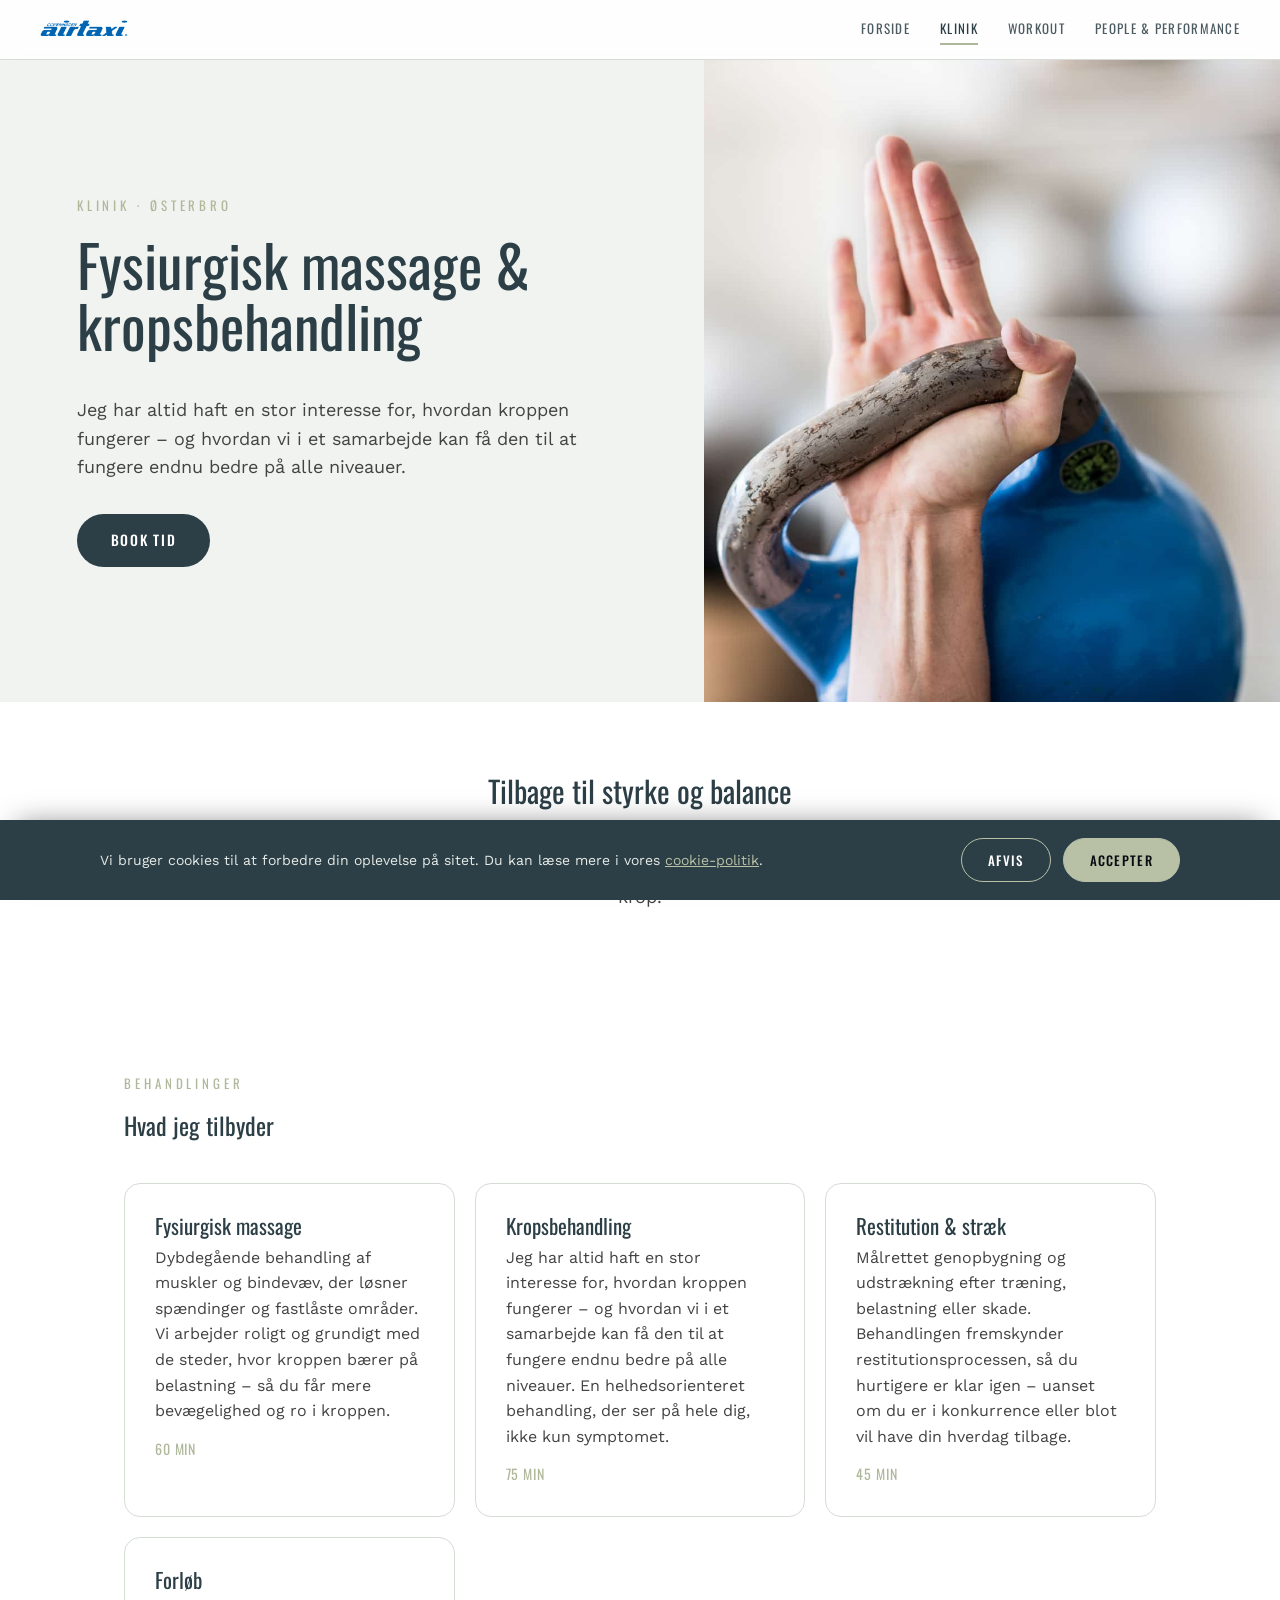
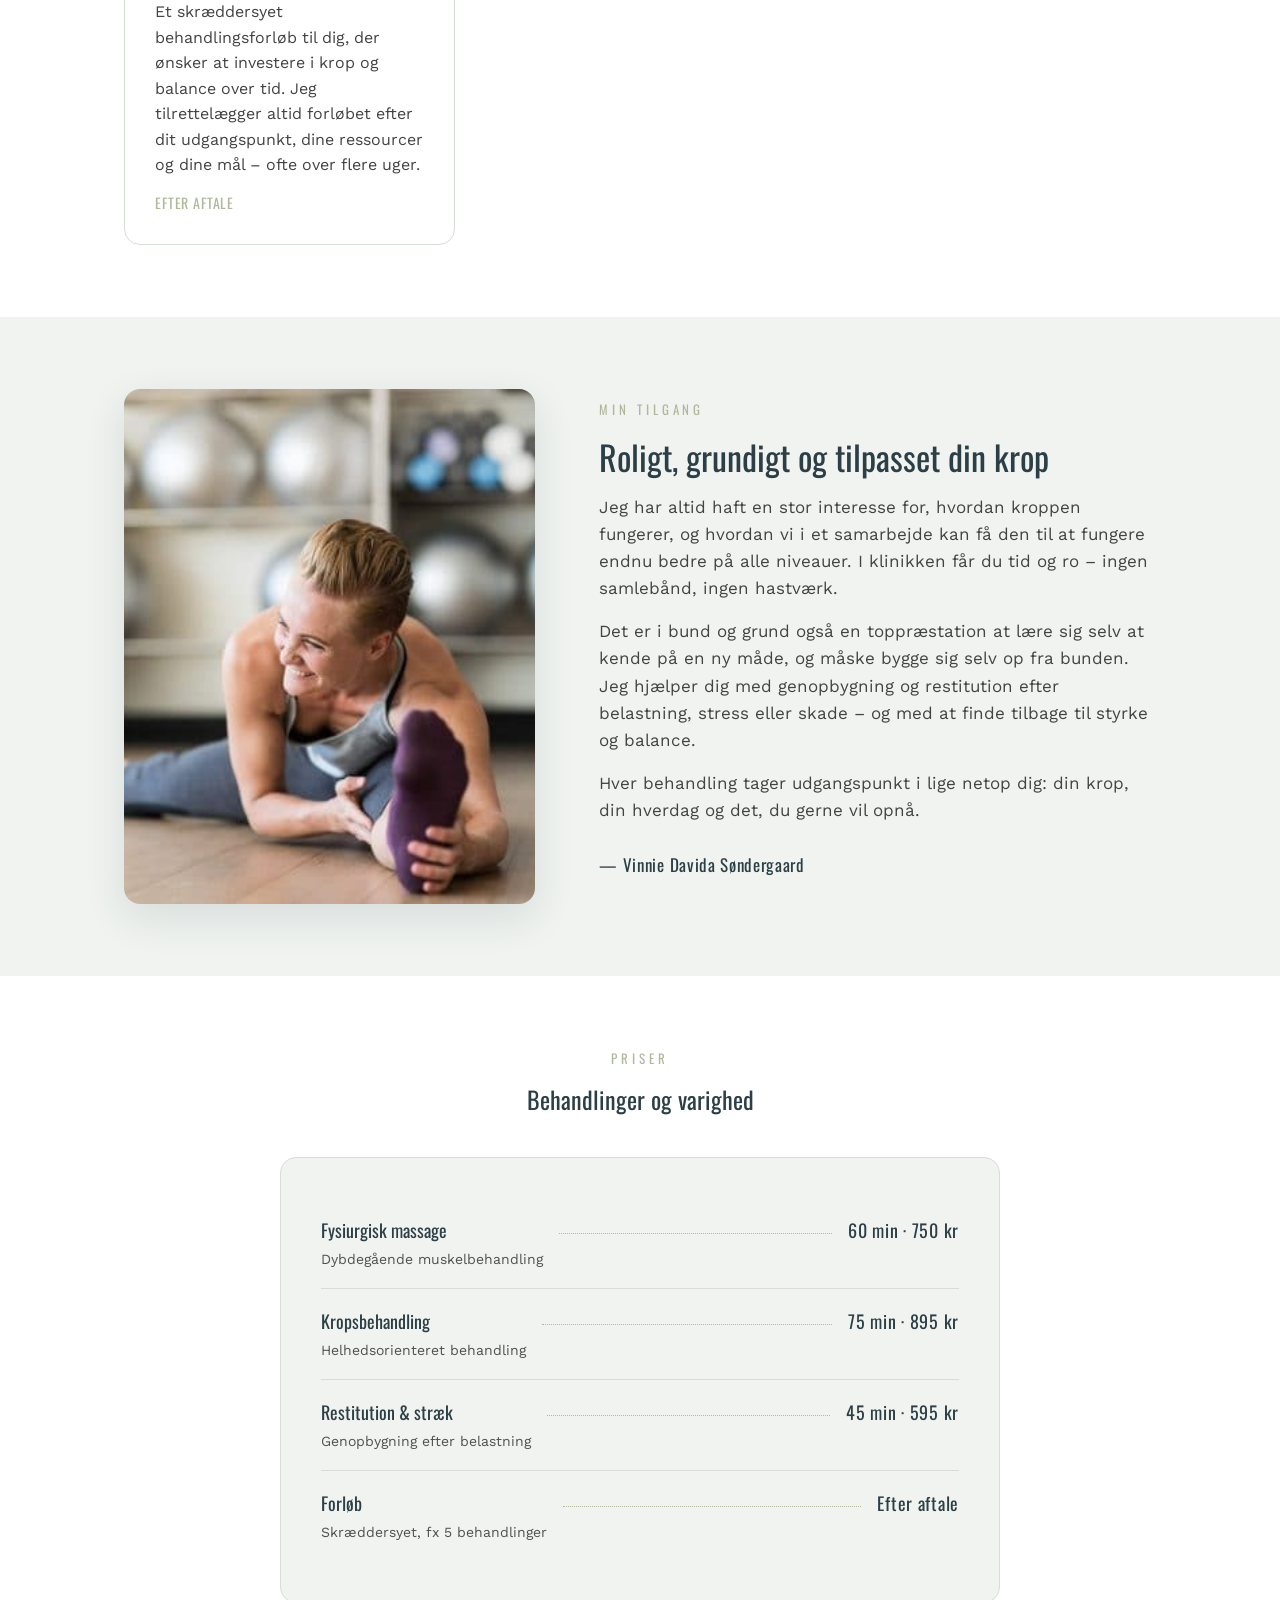
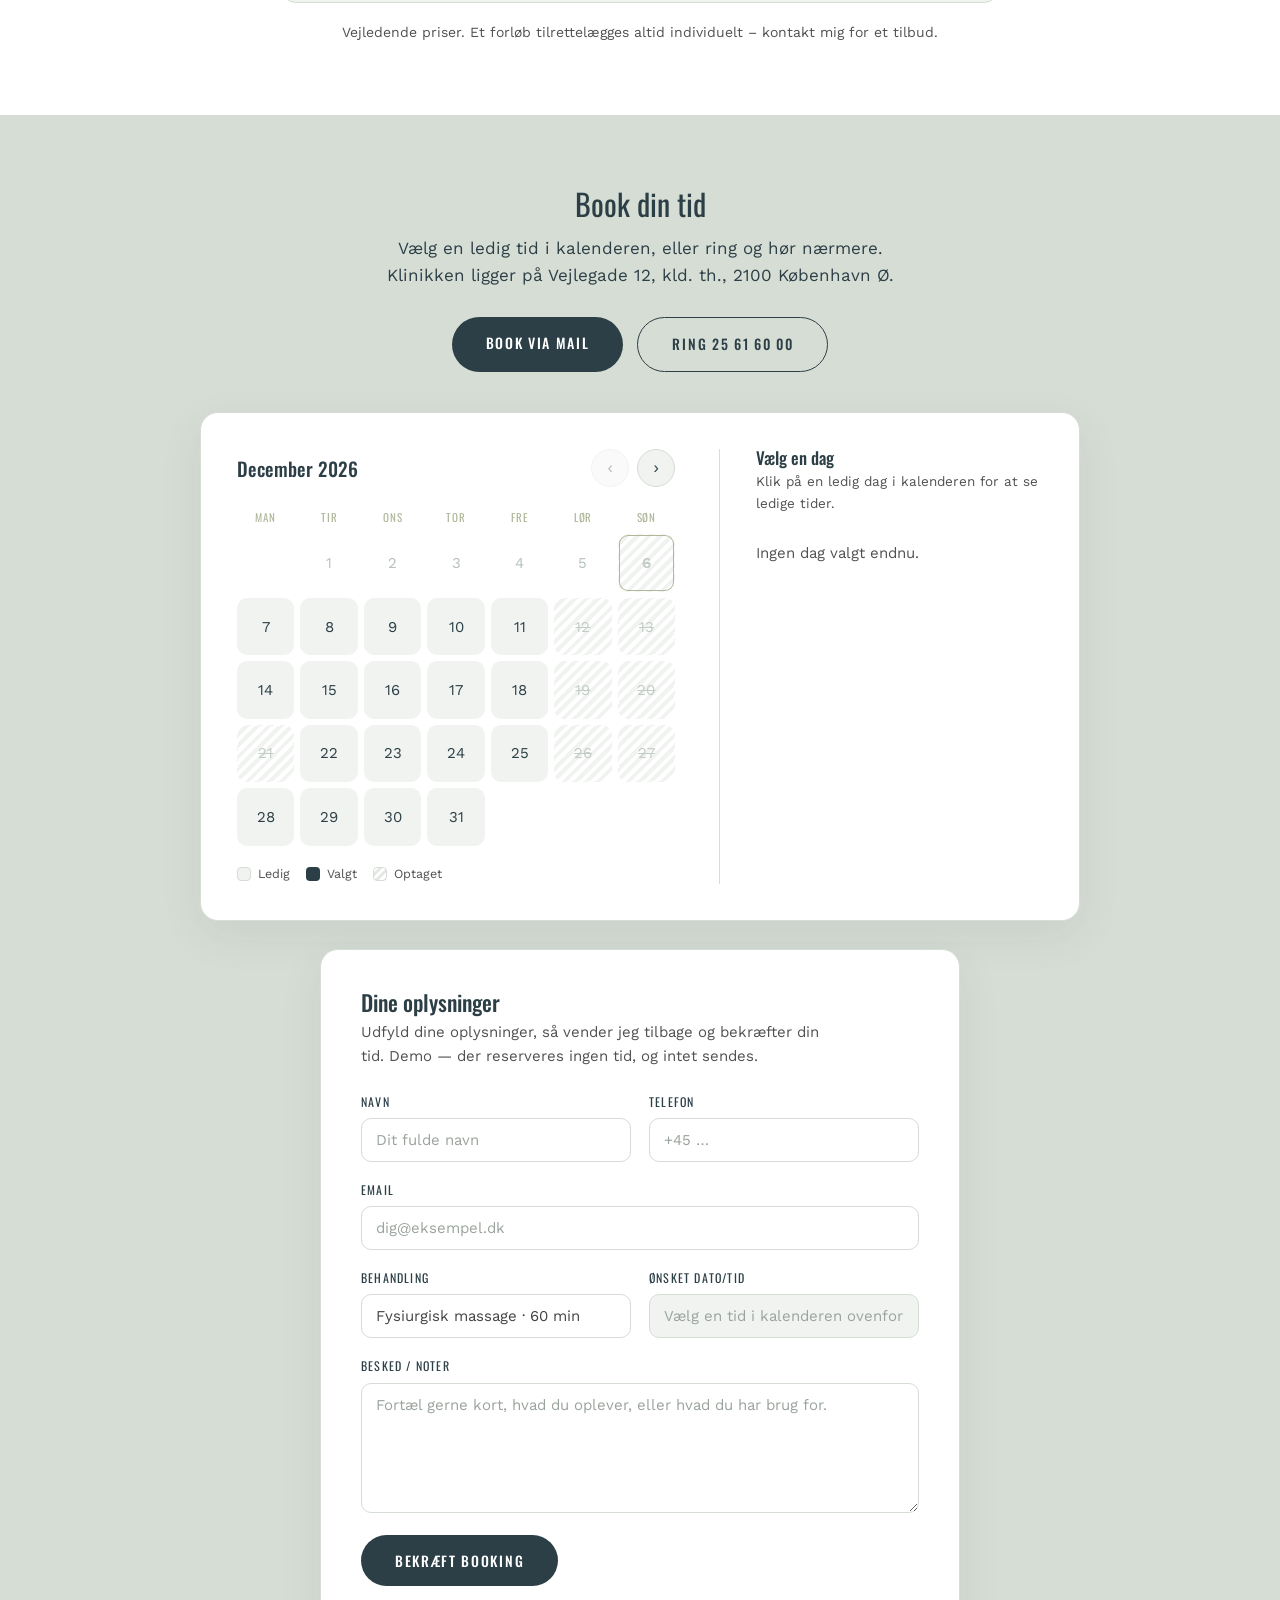
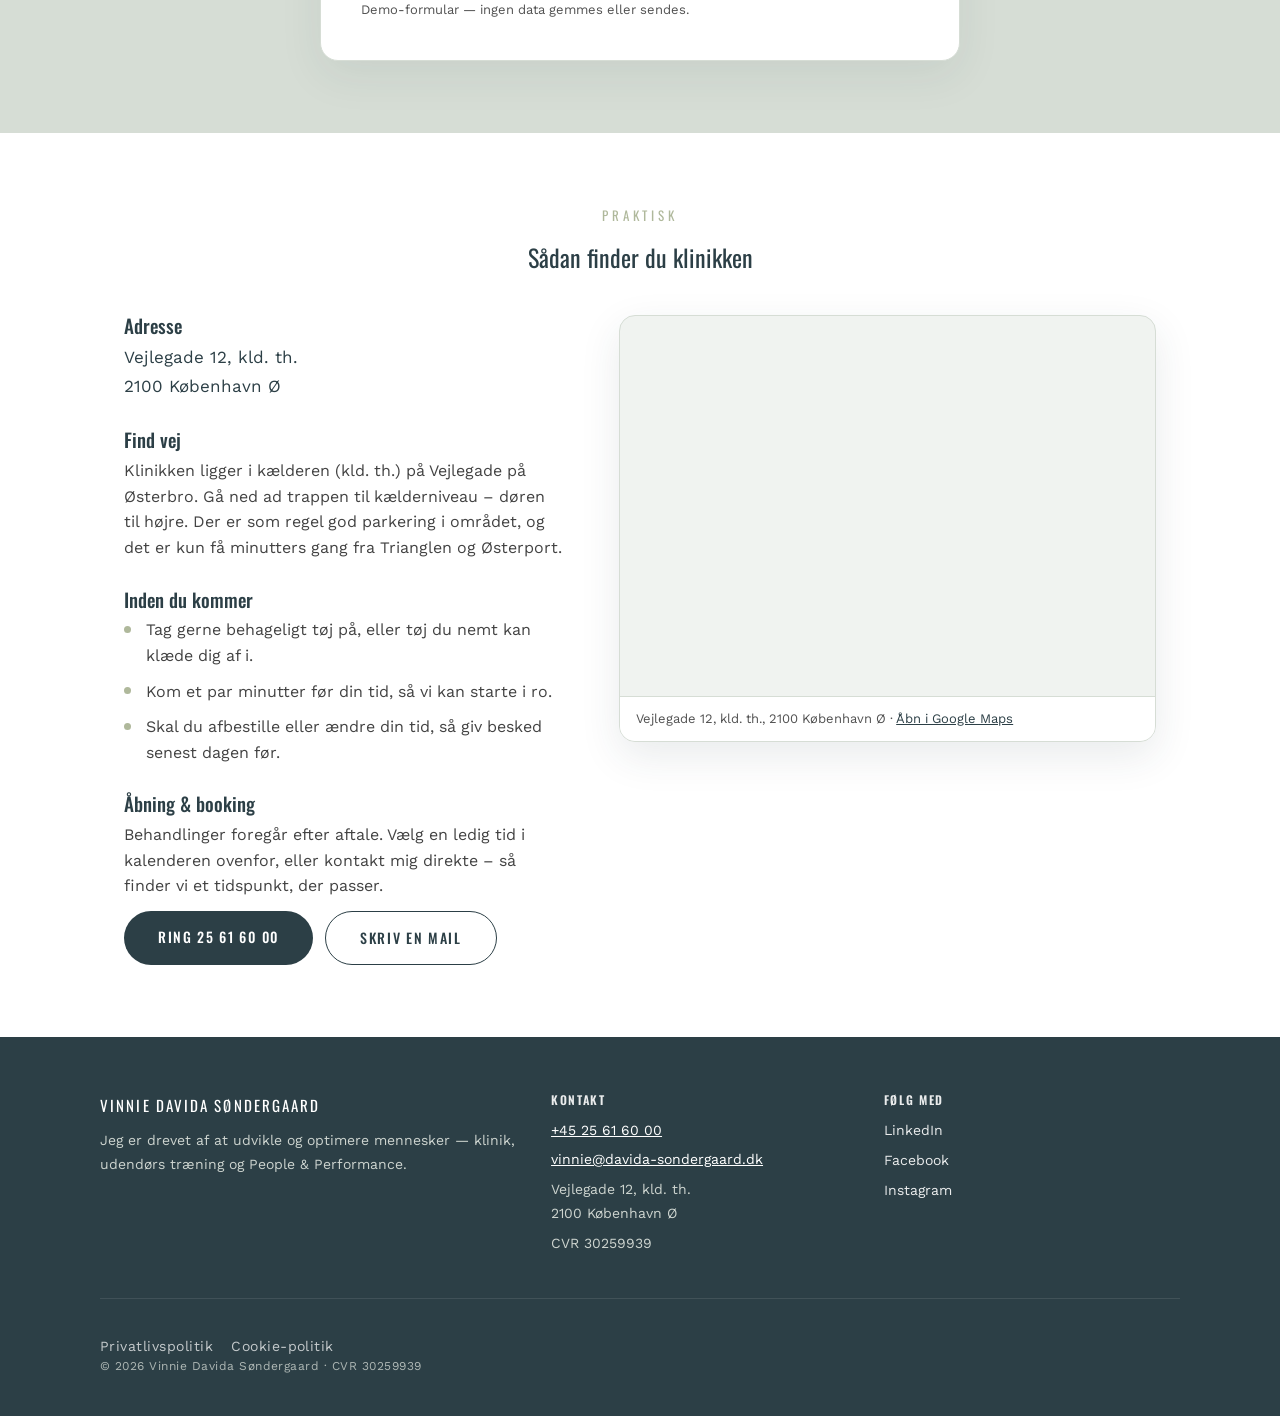
==== commit b3922767: "Add cookie consent banner and privacy/cookie policy pages Closes #16  Co-Authored-By: Claude Opus 4." ====
--- a/klinik/index.html
+++ b/klinik/index.html
@@ -576,9 +576,16 @@
         </div>
       </div>
     </div>
-    <div class="foot-base">© <span id="year">2026</span> Vinnie Davida Søndergaard · CVR 30259939</div>
+    <div class="foot-base">
+      <div class="foot-legal">
+        <a href="../privatlivspolitik.html">Privatlivspolitik</a>
+        <a href="../cookie-politik.html">Cookie-politik</a>
+      </div>
+      © <span id="year">2026</span> Vinnie Davida Søndergaard · CVR 30259939
+    </div>
   </footer>
   <script src="../assets/js/nav.js" defer></script>
   <script src="../assets/js/booking.js" defer></script>
+  <script src="../assets/js/cookie.js" data-path-prefix="../" defer></script>
 </body>
 </html>
--- a/assets/css/tokens.css
+++ b/assets/css/tokens.css
@@ -385,6 +385,83 @@
 @media (max-width: 720px) {
   .site-footer .foot-inner { grid-template-columns: 1fr; gap: 28px; }
 }
+/* Footer legal links (privacy + cookie policy, #16) */
+.site-footer .foot-legal { display: flex; flex-wrap: wrap; gap: 8px 18px; margin-top: 14px; }
+.site-footer .foot-legal a { font-size: 14px; text-decoration: none; opacity: .9; }
+.site-footer .foot-legal a:hover { opacity: 1; text-decoration: underline; }
+
+/* ==========================================================================
+   COOKIE CONSENT BANNER (#16) — shared, dismissible, visual-only.
+   Markup is injected/toggled by assets/js/cookie.js. The banner is hidden
+   by default and only revealed (.is-visible) when consent hasn't been
+   stored yet, so it never flashes on pages a visitor has already accepted.
+   ========================================================================== */
+.cookie-banner {
+  position: fixed; left: 0; right: 0; bottom: 0; z-index: 1000;
+  display: none;
+  background: var(--c-slate); color: #e6eae6;
+  padding: 18px clamp(20px, 5vw, 40px);
+  box-shadow: 0 -12px 30px -18px rgba(0,0,0,.55);
+}
+.cookie-banner.is-visible { display: block; }
+.cookie-banner .cookie-inner {
+  max-width: var(--maxw); margin: 0 auto;
+  display: flex; align-items: center; gap: 22px 28px; flex-wrap: wrap;
+}
+.cookie-banner .cookie-text { flex: 1 1 320px; font-size: 14px; line-height: 1.6; margin: 0; }
+.cookie-banner .cookie-text a { color: var(--c-sage); text-decoration: underline; }
+.cookie-banner .cookie-actions { display: flex; gap: 12px; flex-wrap: wrap; }
+.cookie-banner .cookie-btn {
+  font-family: var(--font-head); text-transform: uppercase;
+  letter-spacing: .1em; font-size: 13px; font-weight: 500;
+  border: 1px solid var(--c-sage); border-radius: 999px;
+  padding: 11px 26px; cursor: pointer; background: transparent; color: #fff;
+  transition: background .2s, color .2s;
+}
+.cookie-banner .cookie-btn:hover { background: var(--c-sage); color: var(--c-near-black); }
+.cookie-banner .cookie-btn.accept { background: var(--c-sage); color: var(--c-near-black); }
+.cookie-banner .cookie-btn.accept:hover { background: #fff; border-color: #fff; }
+@media (max-width: 560px) {
+  .cookie-banner .cookie-actions { width: 100%; }
+  .cookie-banner .cookie-btn { flex: 1 1 auto; text-align: center; }
+}
+
+/* ==========================================================================
+   LEGAL / POLICY PAGES (#16) — privatlivspolitik & cookie-politik.
+   Simple, readable, light-background article layout.
+   ========================================================================== */
+.legal-header {
+  background: var(--c-slate); color: #fff;
+  padding: 64px clamp(24px, 5vw, 48px) 48px; text-align: center;
+}
+.legal-header .eyebrow-line {
+  font-family: var(--font-head); text-transform: uppercase; letter-spacing: .3em;
+  font-size: 12px; color: var(--c-sage); margin-bottom: 16px;
+}
+.legal-header h1 { font-size: clamp(28px, 4.5vw, 42px); font-weight: 500; margin: 0; }
+.legal-main { background: #fff; }
+.legal-main .legal-inner { max-width: 760px; margin: 0 auto; padding: 56px 24px 72px; }
+.legal-main .updated { color: var(--c-text-soft); font-size: 14px; margin: 0 0 36px; }
+.legal-main h2 {
+  color: var(--c-slate); font-size: 22px; margin: 40px 0 12px;
+  padding-top: 8px;
+}
+.legal-main h2:first-of-type { margin-top: 0; }
+.legal-main p, .legal-main li { color: var(--c-text); font-size: 16px; line-height: 1.75; }
+.legal-main ul { padding-left: 22px; margin: 0 0 16px; }
+.legal-main li { margin-bottom: 8px; }
+.legal-main a { color: var(--c-slate); text-decoration: underline; }
+.legal-main .legal-contact {
+  margin-top: 40px; padding: 24px 26px; background: var(--c-wash);
+  border-radius: 14px; border: 1px solid var(--c-sage-light);
+}
+.legal-main .legal-contact p { margin: 0 0 4px; }
+.legal-main .legal-back {
+  display: inline-block; margin-top: 36px; font-family: var(--font-head);
+  text-transform: uppercase; letter-spacing: .12em; font-size: 13px;
+  text-decoration: none; color: var(--c-slate);
+}
+.legal-main .legal-back:hover { text-decoration: underline; }
 
 /* ==========================================================================
    GLOBAL SMALL-SCREEN PASS (#4) — tighten generous section padding and keep
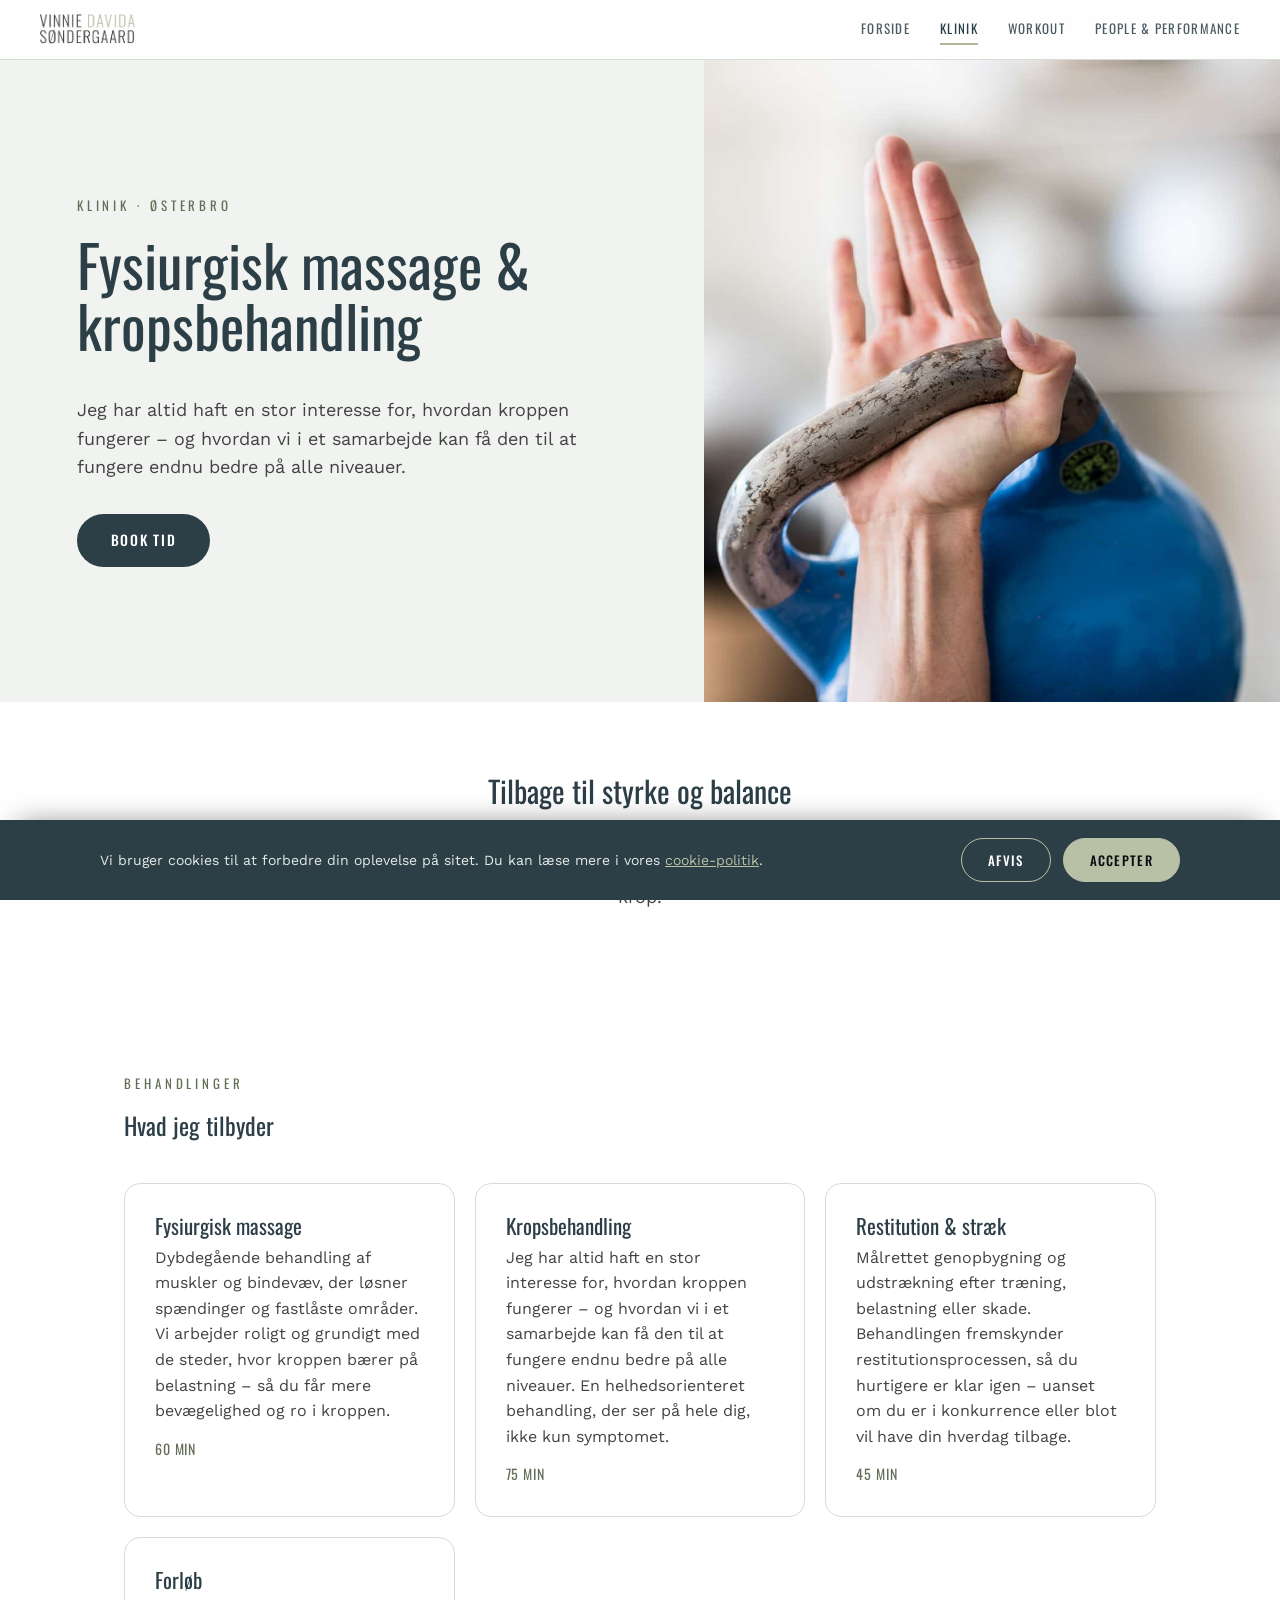
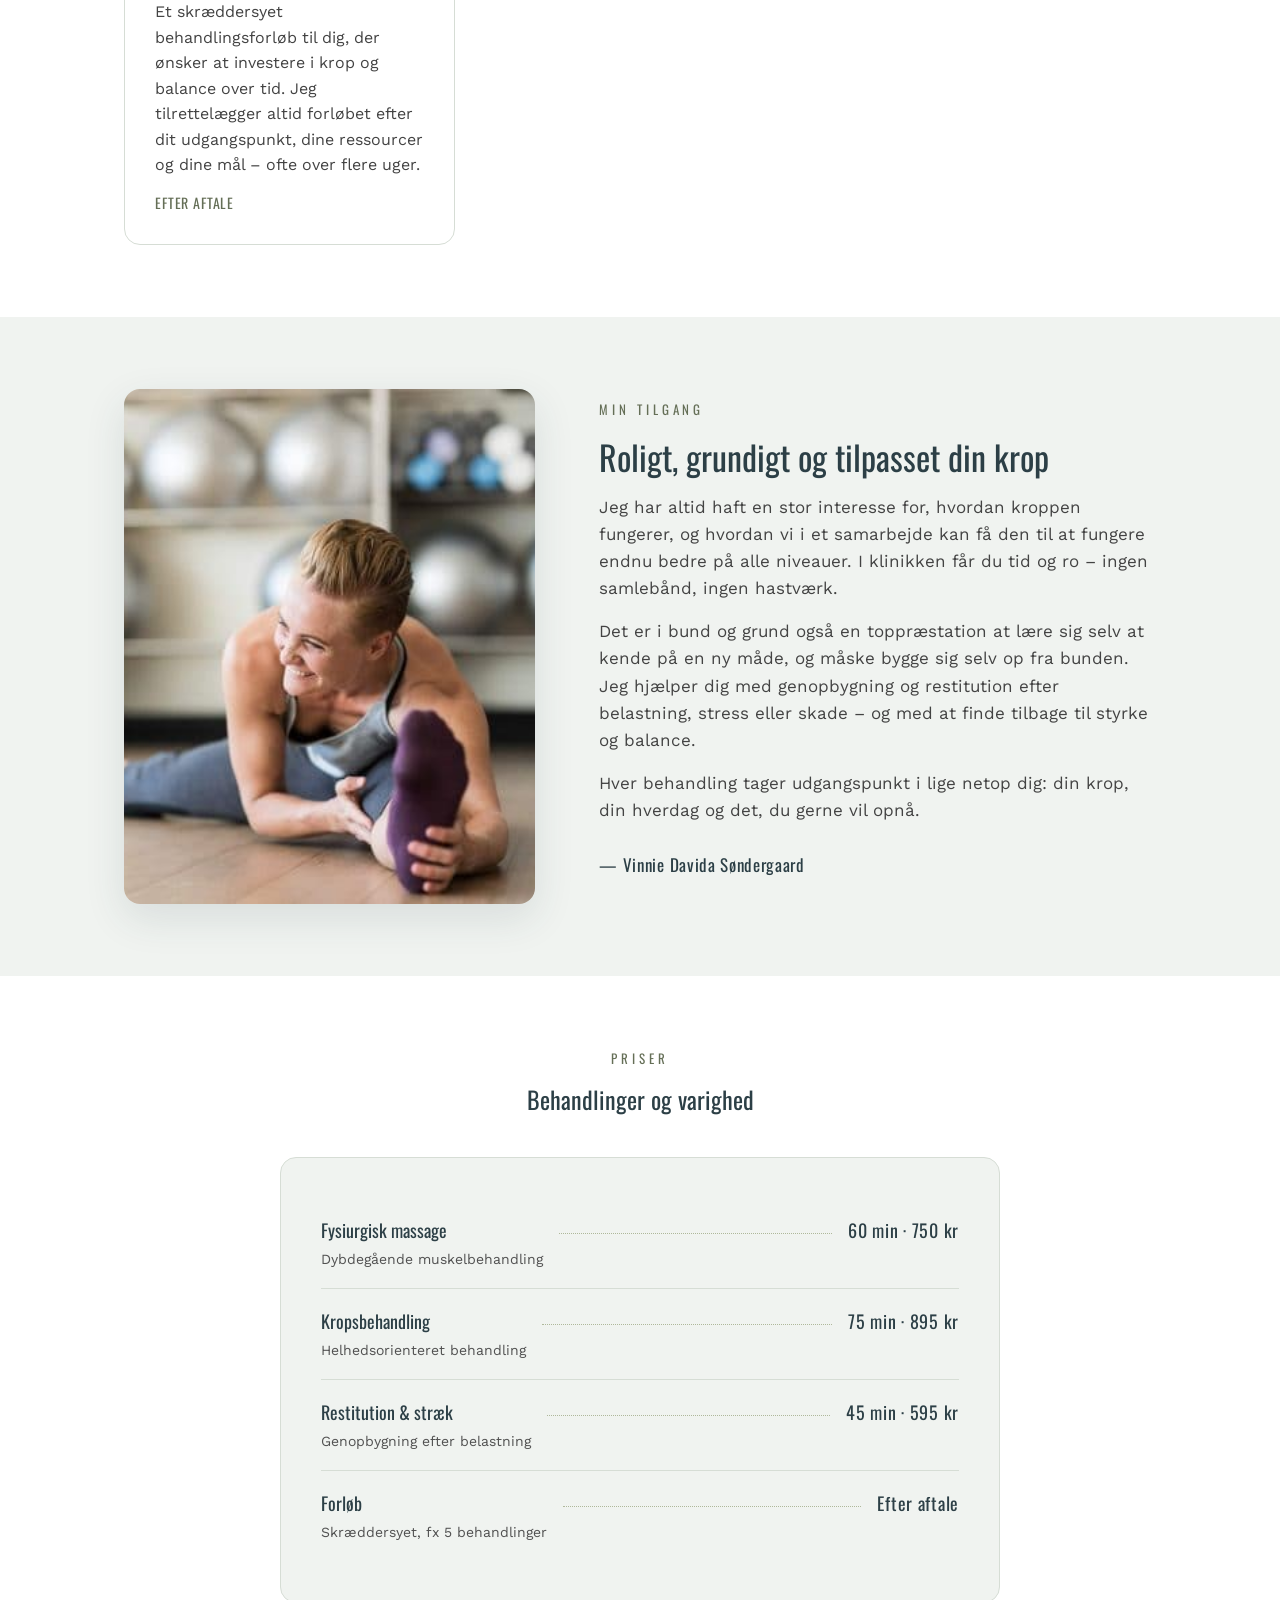
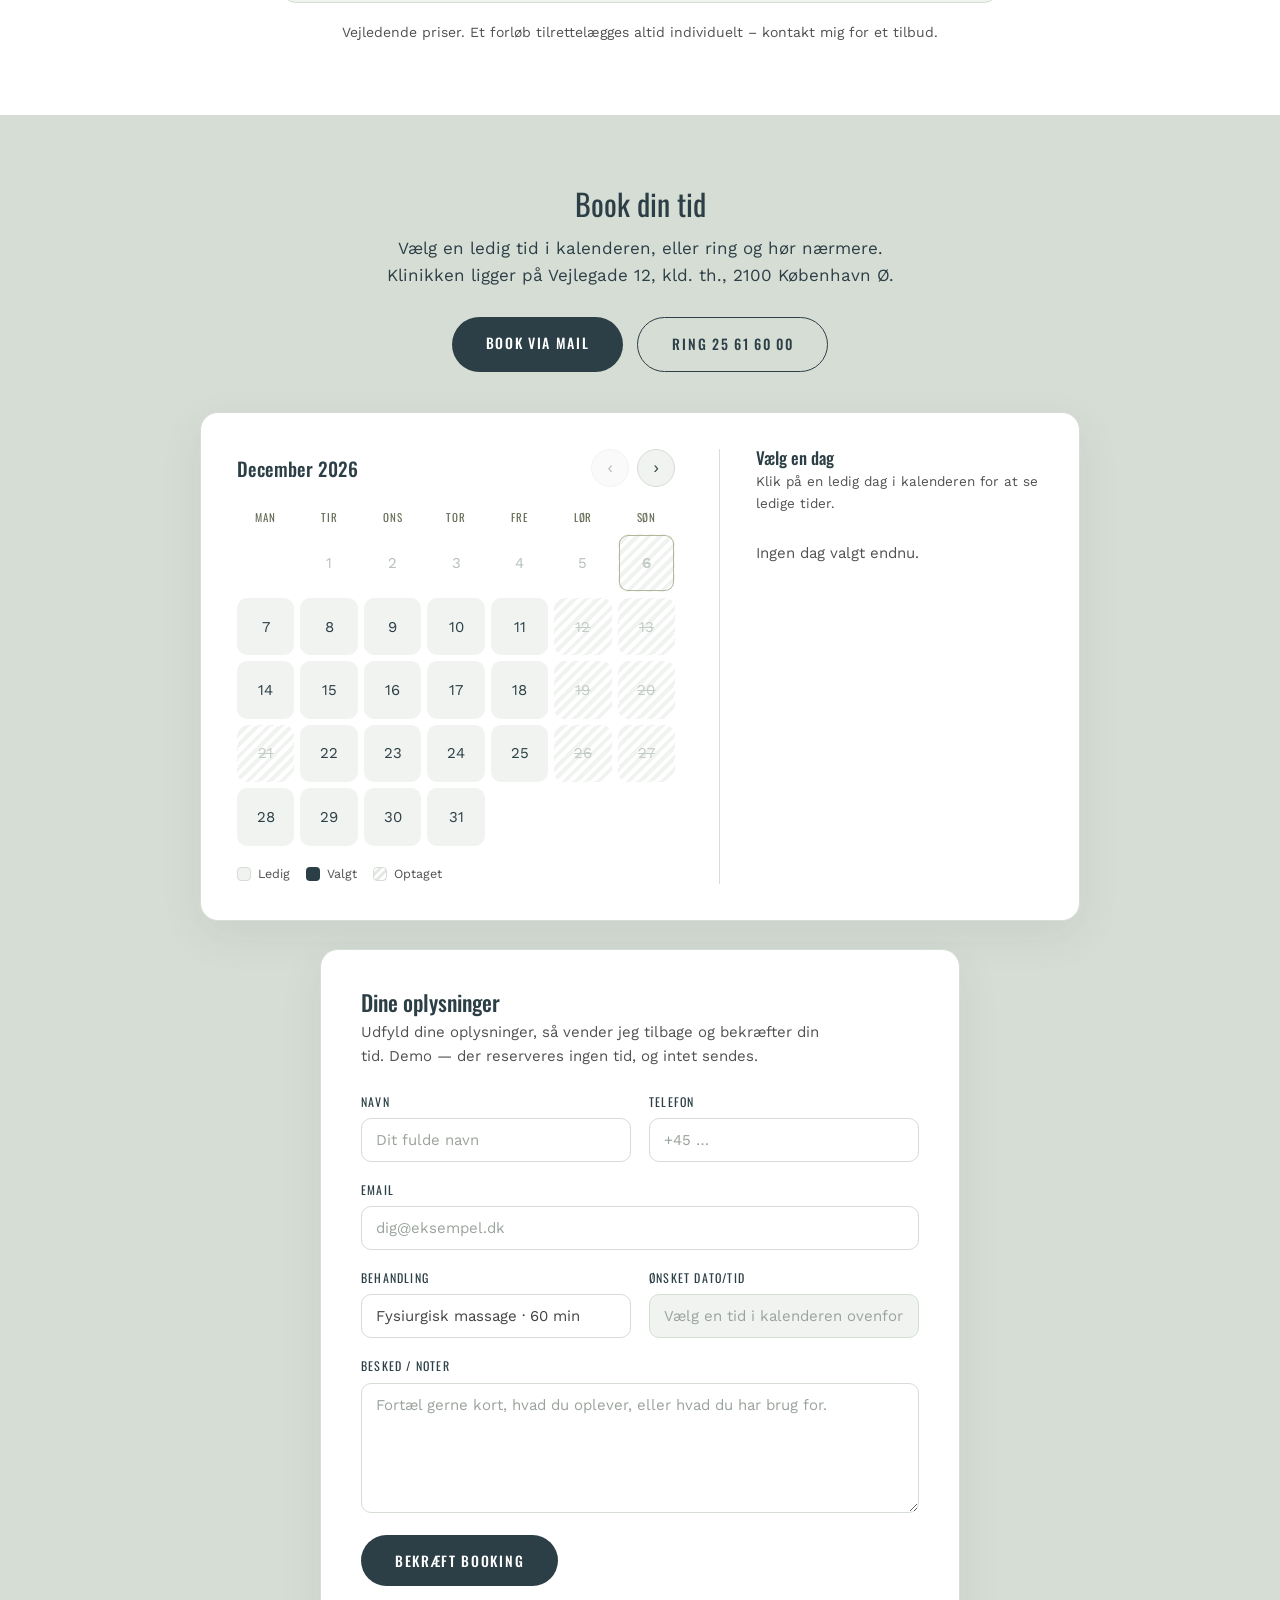
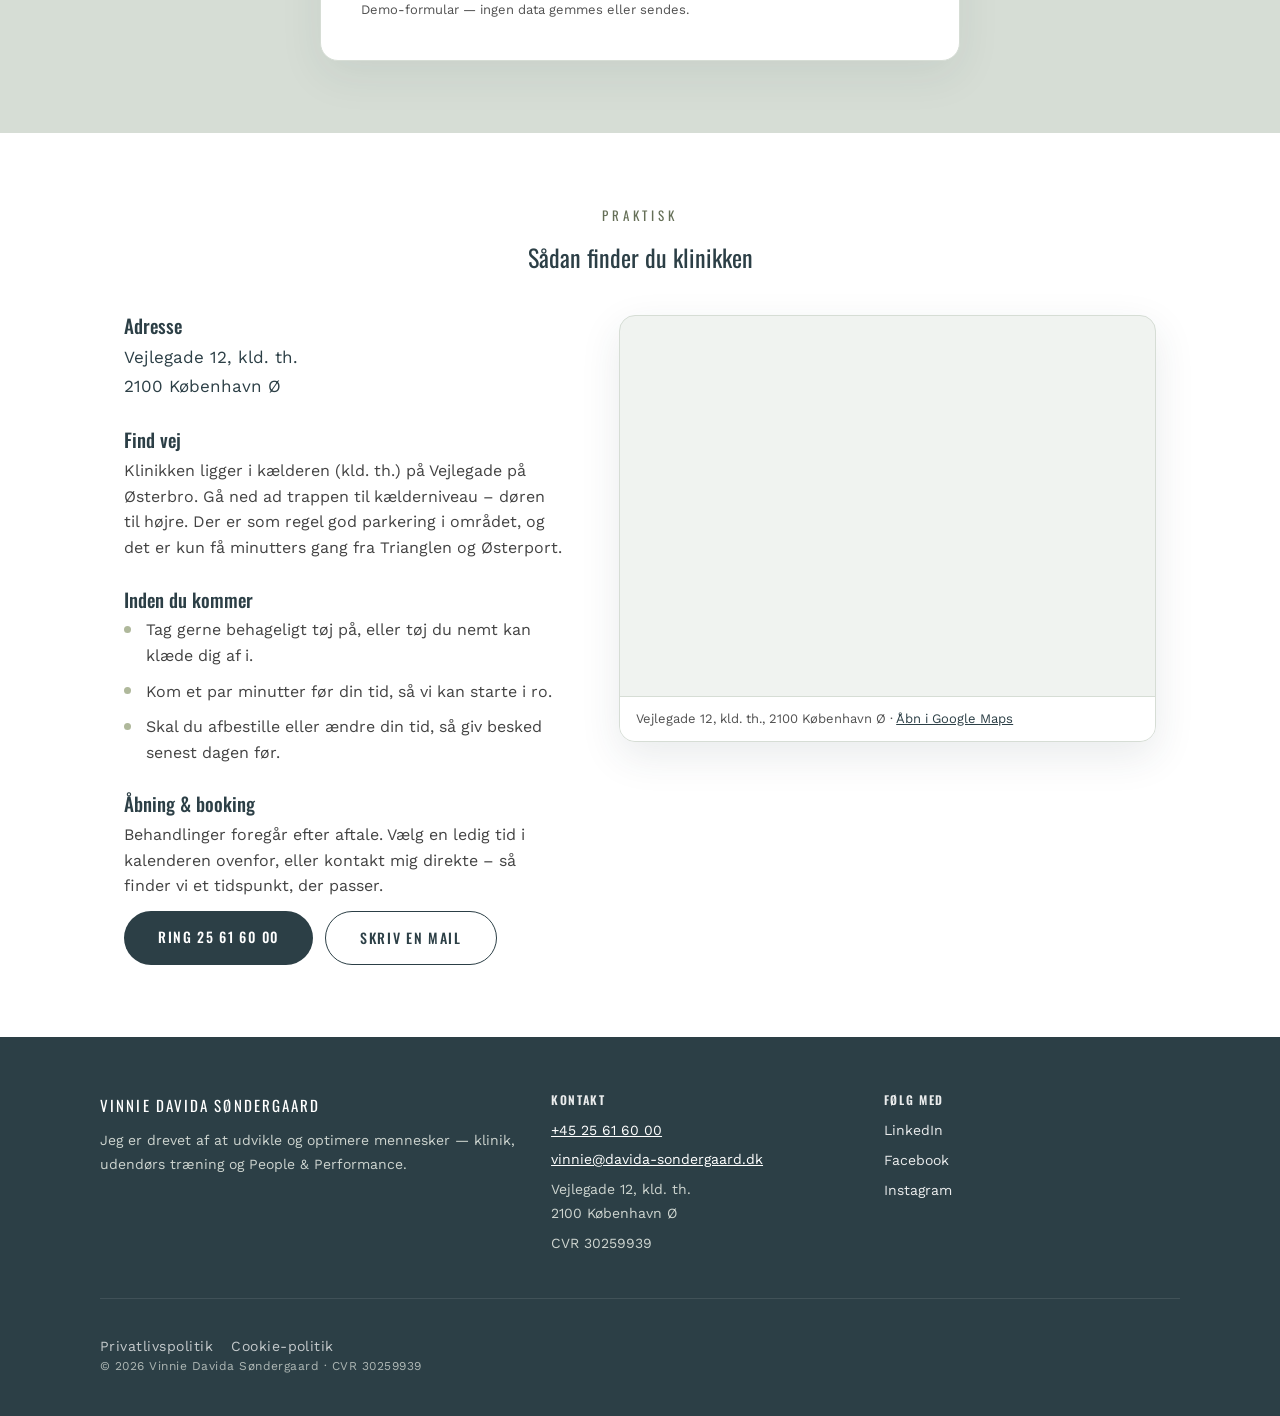
==== commit 5af71962: "Accessibility/QA pass: fix brand logo, alt text, labels, focus states Closes #18  Co-Authored-By: Cl" ====
--- a/klinik/index.html
+++ b/klinik/index.html
@@ -49,7 +49,7 @@
   .treatments .grid { display: grid; gap: 20px; grid-template-columns: repeat(auto-fit,minmax(250px,1fr)); }
   .card h3 { font-size: 21px; margin-bottom: 8px; }
   .card p { color: var(--c-text); margin: 0 0 14px; }
-  .card .meta { font-family: var(--font-head); color: var(--c-sage-muted); font-size: 14px; letter-spacing: .06em; text-transform: uppercase; }
+  .card .meta { font-family: var(--font-head); color: var(--c-eyebrow); font-size: 14px; letter-spacing: .06em; text-transform: uppercase; }
 
   /* Approach / about the clinic — warm, calm two-column block */
   .approach { background: var(--c-wash); }
@@ -105,7 +105,7 @@
   .cal-grid { display: grid; grid-template-columns: repeat(7, 1fr); gap: 6px; }
   .cal-dow {
     font-family: var(--font-head); text-transform: uppercase; letter-spacing: .08em;
-    font-size: 11px; color: var(--c-sage-muted); text-align: center; padding: 4px 0 8px;
+    font-size: 11px; color: var(--c-eyebrow); text-align: center; padding: 4px 0 8px;
   }
   .cal-day {
     aspect-ratio: 1 / 1; display: flex; align-items: center; justify-content: center;
@@ -182,7 +182,7 @@
   .receipt { border: 1px solid var(--c-sage-light); border-radius: 12px; background: var(--c-wash); padding: 4px 20px; margin-bottom: 22px; }
   .receipt .r-row { display: flex; align-items: baseline; justify-content: space-between; gap: 16px; padding: 13px 0; border-bottom: 1px solid var(--c-sage-light); }
   .receipt .r-row:last-child { border-bottom: 0; }
-  .receipt .r-label { font-family: var(--font-head); text-transform: uppercase; letter-spacing: .08em; font-size: 11.5px; color: var(--c-sage-muted); }
+  .receipt .r-label { font-family: var(--font-head); text-transform: uppercase; letter-spacing: .08em; font-size: 11.5px; color: var(--c-eyebrow); }
   .receipt .r-value { font-size: 15px; color: var(--c-slate); text-align: right; }
   .booking-confirm .confirm-foot { font-size: 13.5px; color: var(--c-text-soft); margin: 0; }
 
@@ -243,13 +243,15 @@
 <body class="focus-klinik">
   <!-- ===================================================================
        CANONICAL SHARED TOP-NAV (sub-sites) — see .site-nav in tokens.css.
-       Identical structure on klinik / workout / people-performance; only the
-       logo variant (logo2 on light bg, logolight on dark) and which link
-       carries .is-current differ per page.
+       Identical structure on klinik / workout / people-performance; the brand
+       wordmark (logolight.png) is the same everywhere — dark text reads as-is on
+       the light Klinik nav, and is inverted to white on the dark Workout / P&P
+       navs via CSS (see .focus-workout/.focus-pp .site-nav .brand img in
+       tokens.css). Only which link carries .is-current differs per page.
        =================================================================== -->
   <nav class="site-nav">
     <a class="brand" href="../" aria-label="Vinnie Davida Søndergaard — forside">
-      <img src="../assets/images/source/logo2.png" alt="Vinnie Davida Søndergaard">
+      <img src="../assets/images/source/logolight.png" alt="Vinnie Davida Søndergaard">
     </a>
     <button class="nav-toggle" type="button" aria-label="Åbn menu" aria-expanded="false" aria-controls="primary-nav">
       <span class="bars" aria-hidden="true"></span>
--- a/assets/css/tokens.css
+++ b/assets/css/tokens.css
@@ -40,6 +40,8 @@
   --c-sage-light: #d6ddd5;
   --c-sage-tint: #c0c9b6;
   --c-sage-muted: #afb89b;
+  --c-eyebrow: #656f57;     /* darkened sage for small label TEXT on light bg
+                               (WCAG AA on white/wash; sage-muted alone fails) */
   --c-wash: #f0f3f0;        /* pale green wash */
   /* Darks */
   --c-slate: #2c3f46;       /* dark slate/teal */
@@ -109,6 +111,31 @@
 }
 img { max-width: 100%; display: block; }
 a { color: inherit; }
+
+/* ==========================================================================
+   GLOBAL KEYBOARD FOCUS (a11y, #18) — a clearly visible focus ring for
+   keyboard users on every interactive element. :focus-visible keeps the ring
+   off mouse clicks. Uses two outlines (slate + white offset) so it stays
+   legible on both light and dark backgrounds across all three focuses.
+   ========================================================================== */
+:focus-visible {
+  outline: 2px solid var(--c-slate);
+  outline-offset: 2px;
+  box-shadow: 0 0 0 4px rgba(255, 255, 255, .9);
+  border-radius: 3px;
+}
+/* On dark surfaces (Workout / P&P dark nav, hero, footer) flip the ring to a
+   light sage so it reads against near-black/slate. */
+.focus-workout :focus-visible,
+.focus-pp :focus-visible,
+.site-footer :focus-visible,
+.cookie-banner :focus-visible {
+  outline-color: var(--c-sage);
+  box-shadow: 0 0 0 4px rgba(8, 13, 18, .55);
+}
+/* Form fields already show a focus box-shadow; don't double up the ring on
+   them when focused via keyboard — keep just the outline. */
+.field :focus-visible, .form :focus-visible { box-shadow: none; }
 .wrap { max-width: var(--maxw); margin: 0 auto; padding: 0 24px; }
 
 /* ==========================================================================
@@ -125,7 +152,7 @@
    ========================================================================== */
 .eyebrow {
   font-family: var(--font-head); text-transform: uppercase;
-  letter-spacing: .3em; font-size: 13px; color: var(--c-sage-muted);
+  letter-spacing: .3em; font-size: 13px; color: var(--c-eyebrow);
   margin-bottom: 18px;
 }
 .kicker {
@@ -298,6 +325,11 @@
 }
 .site-nav .brand { display: flex; align-items: center; text-decoration: none; }
 .site-nav .brand img { height: 30px; width: auto; }
+/* The brand wordmark (logolight.png) renders as DARK text on transparent, so it
+   reads as-is on the light Klinik nav. On the dark Workout / People&Performance
+   navs it would be invisible, so knock it out to white. */
+.focus-workout .site-nav .brand img,
+.focus-pp .site-nav .brand img { filter: brightness(0) invert(1); }
 .site-nav .nav-links {
   display: flex; align-items: center; gap: clamp(14px, 3vw, 30px);
   font-family: var(--font-head); text-transform: uppercase;
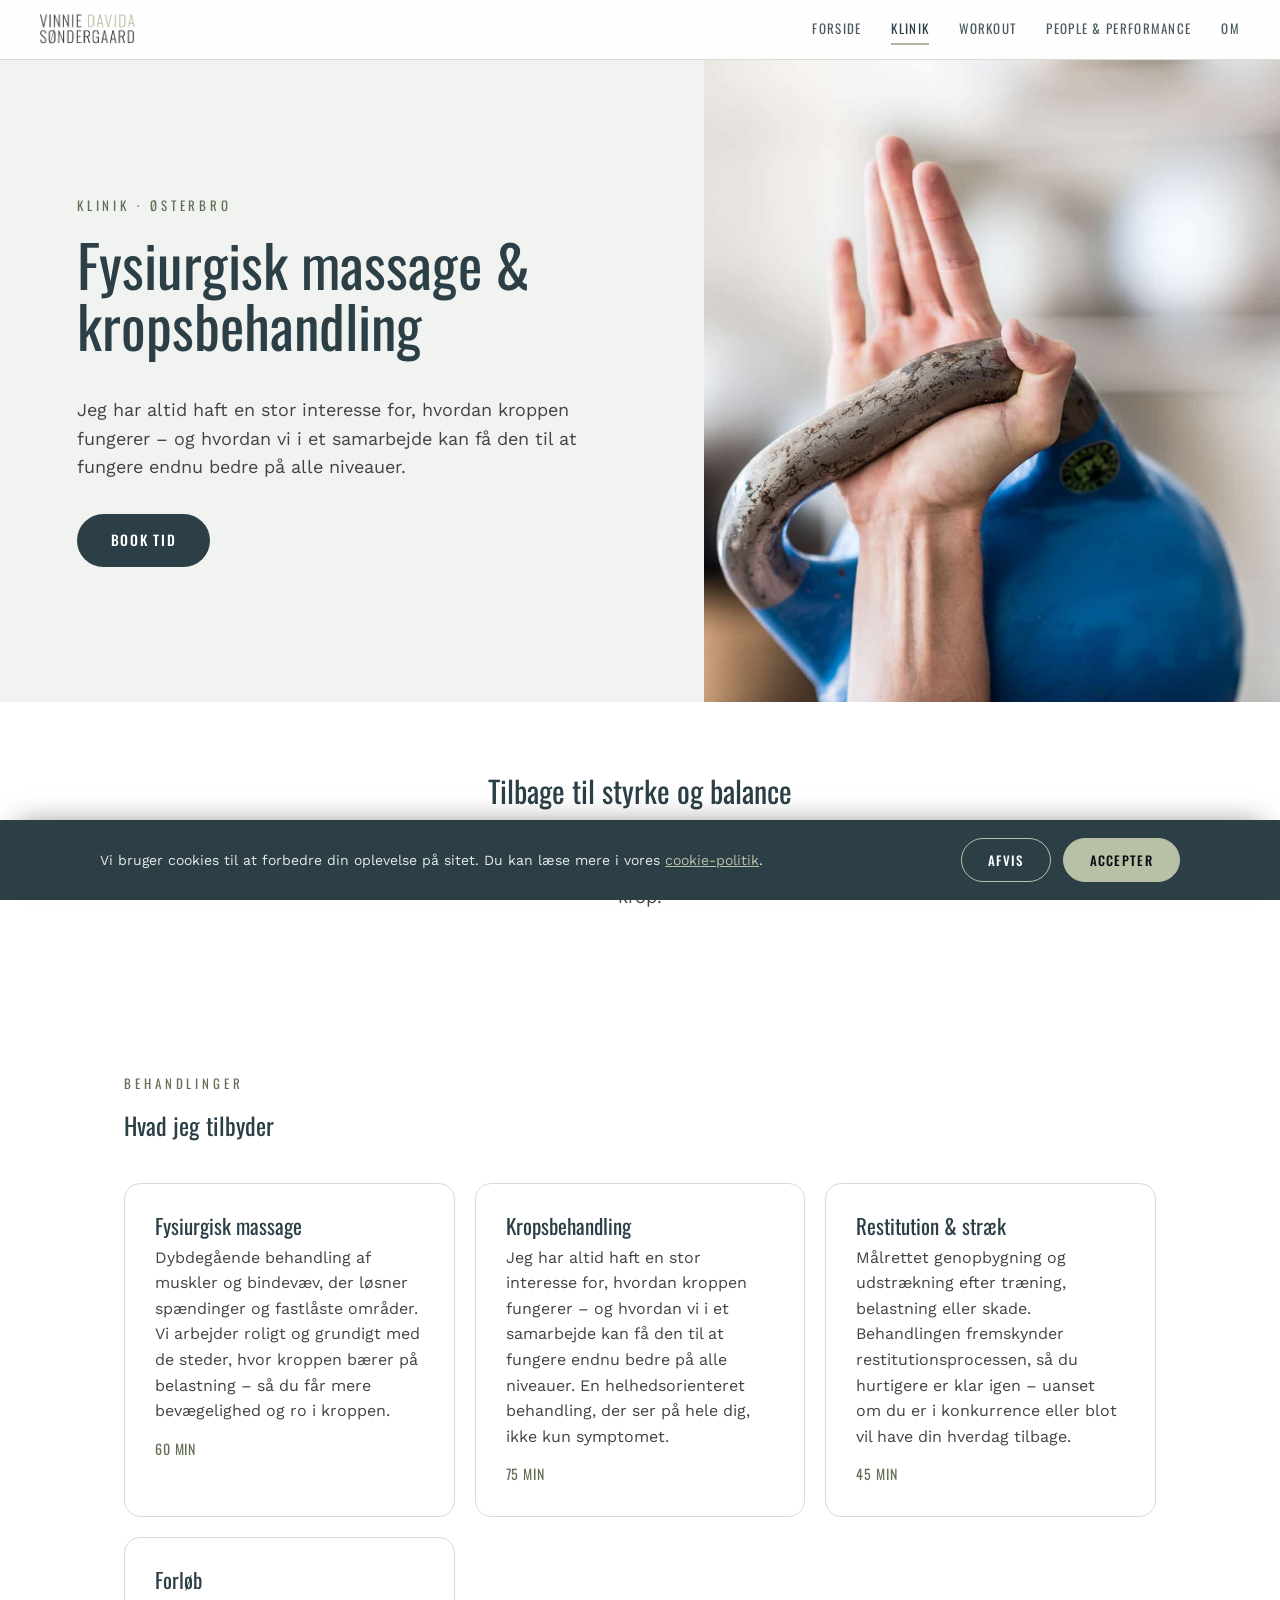
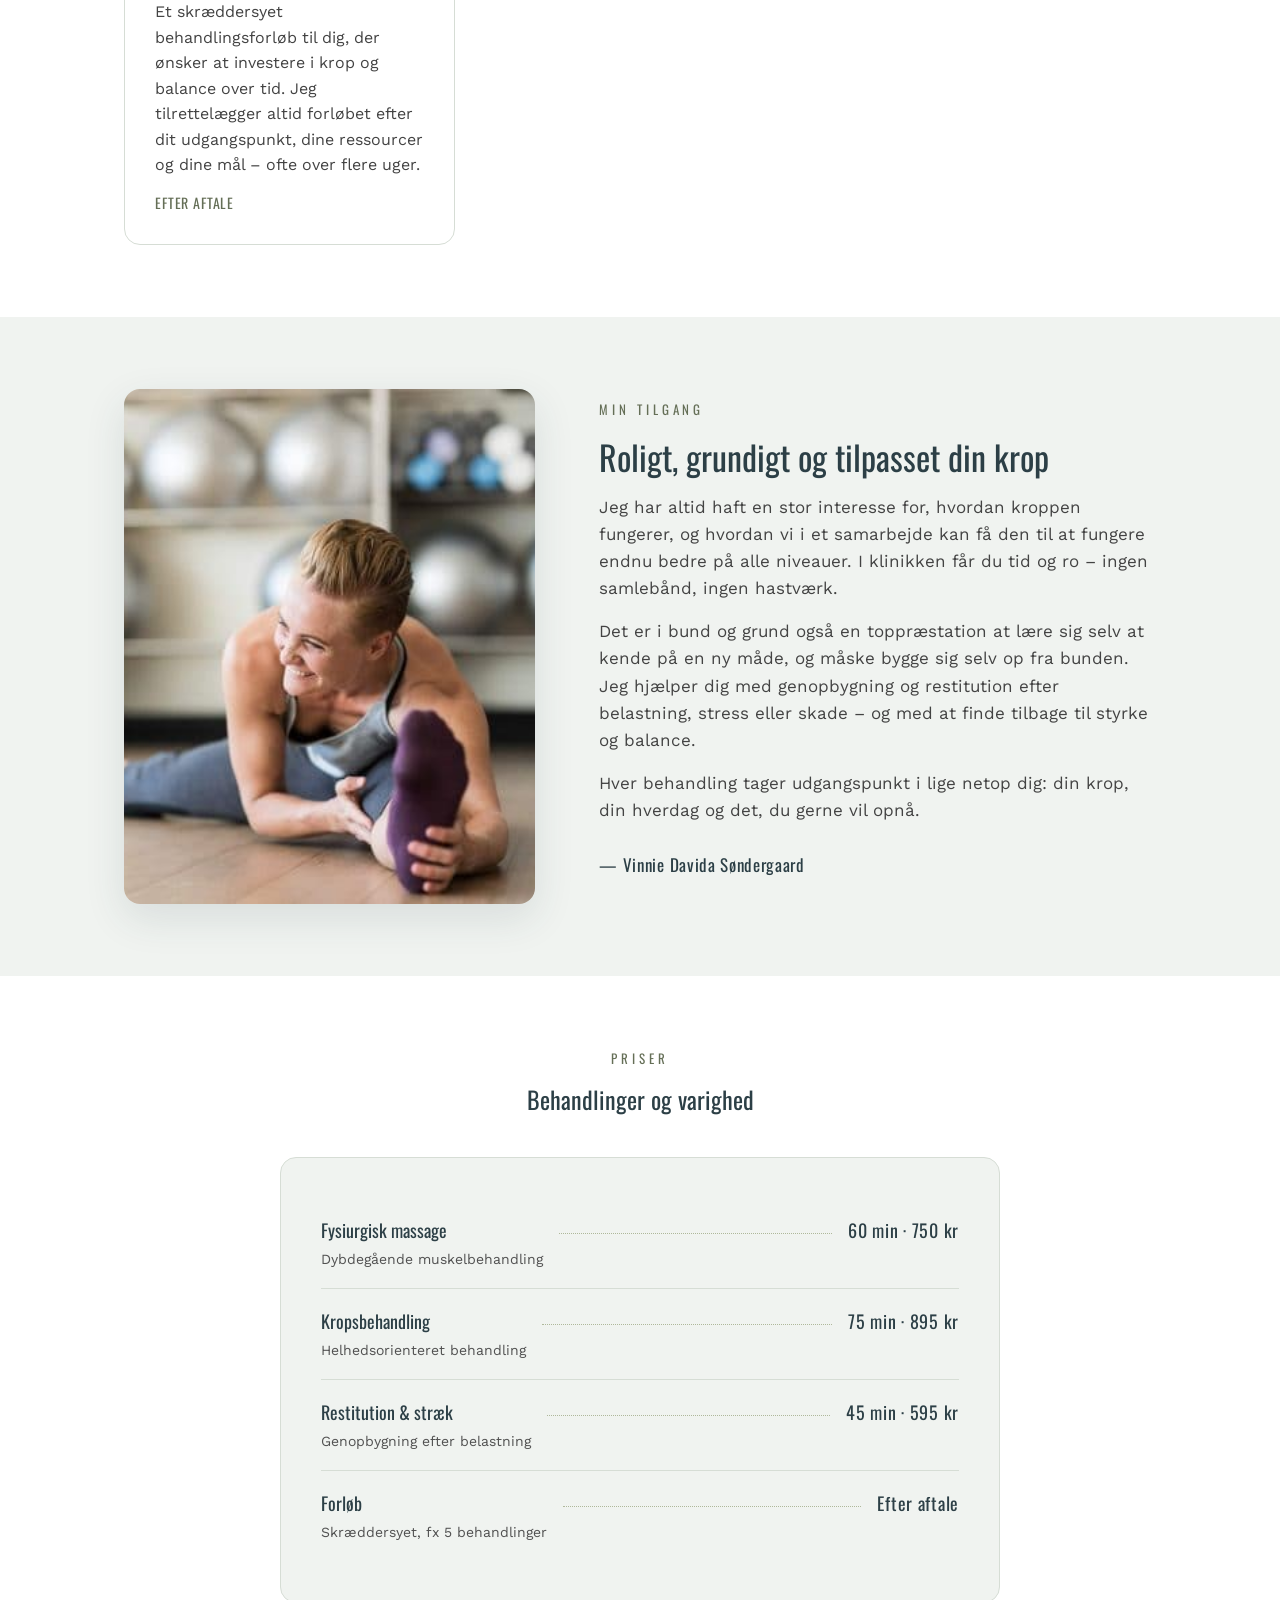
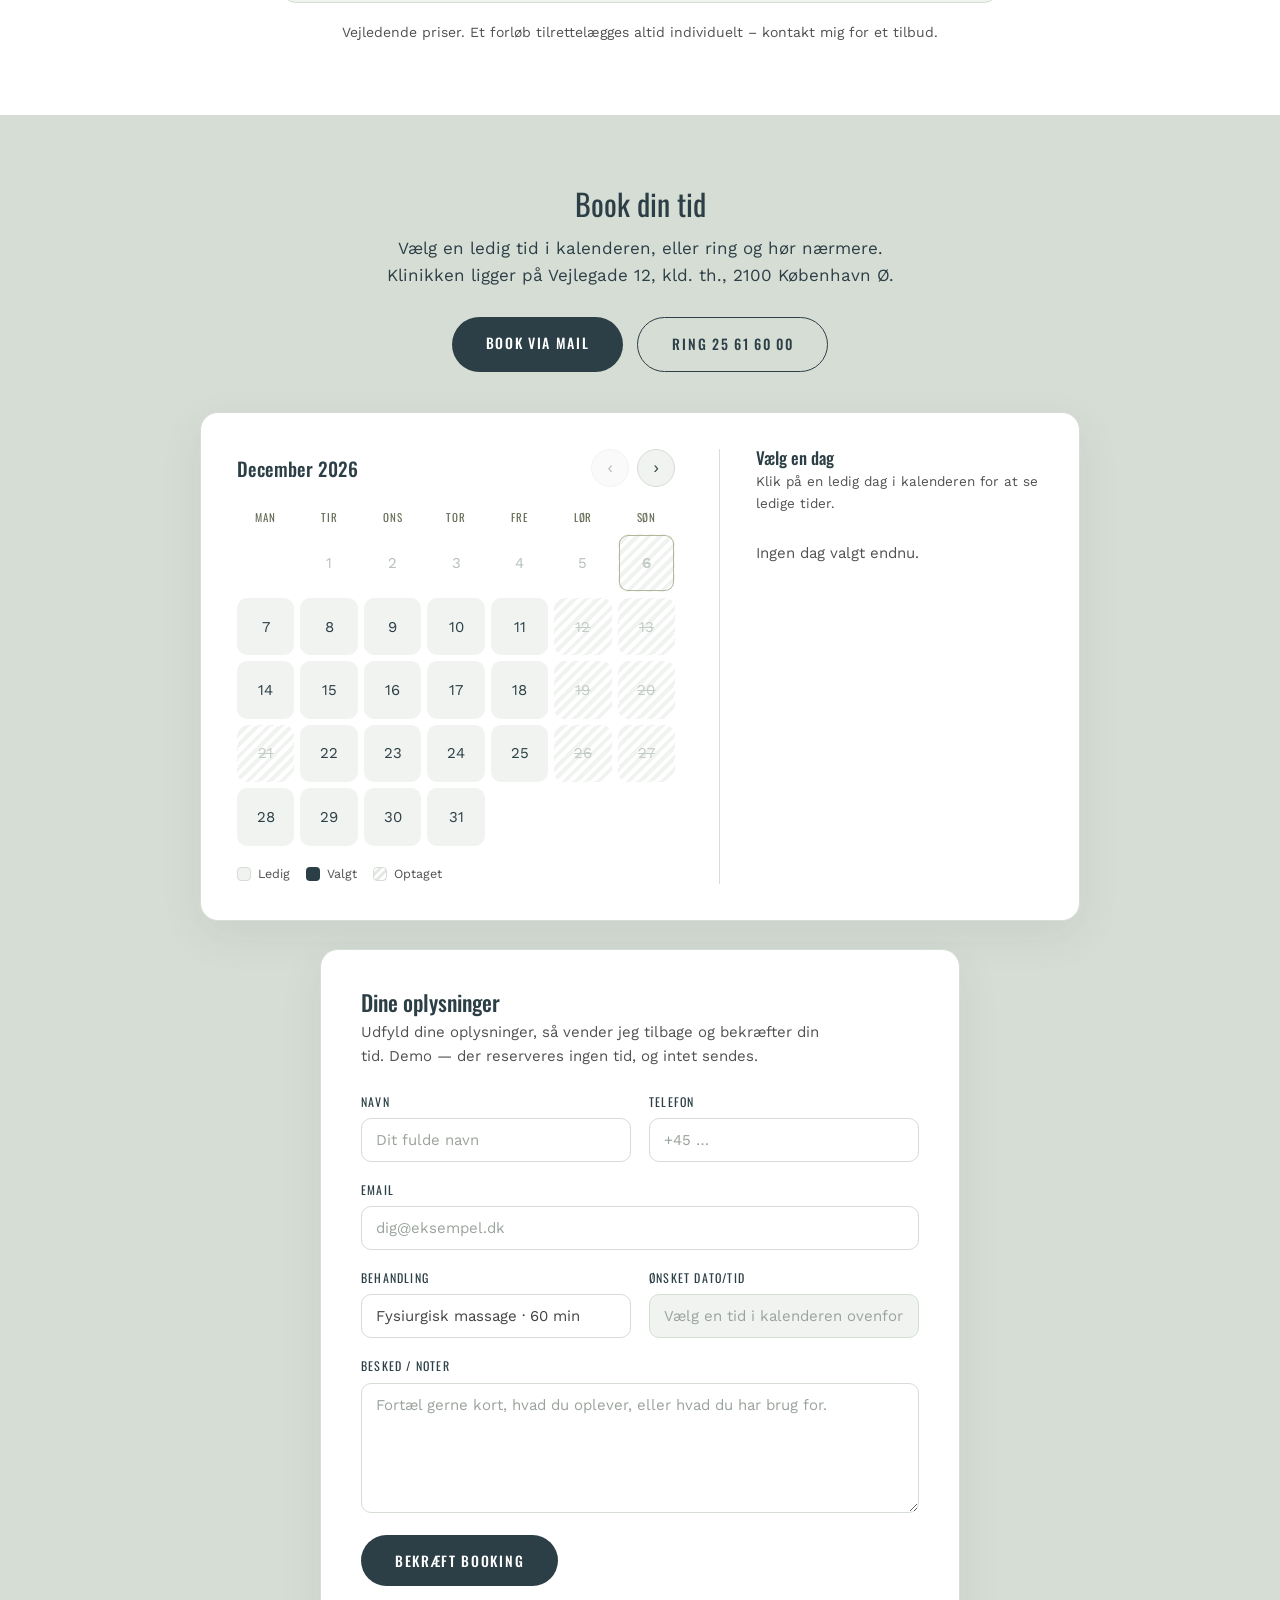
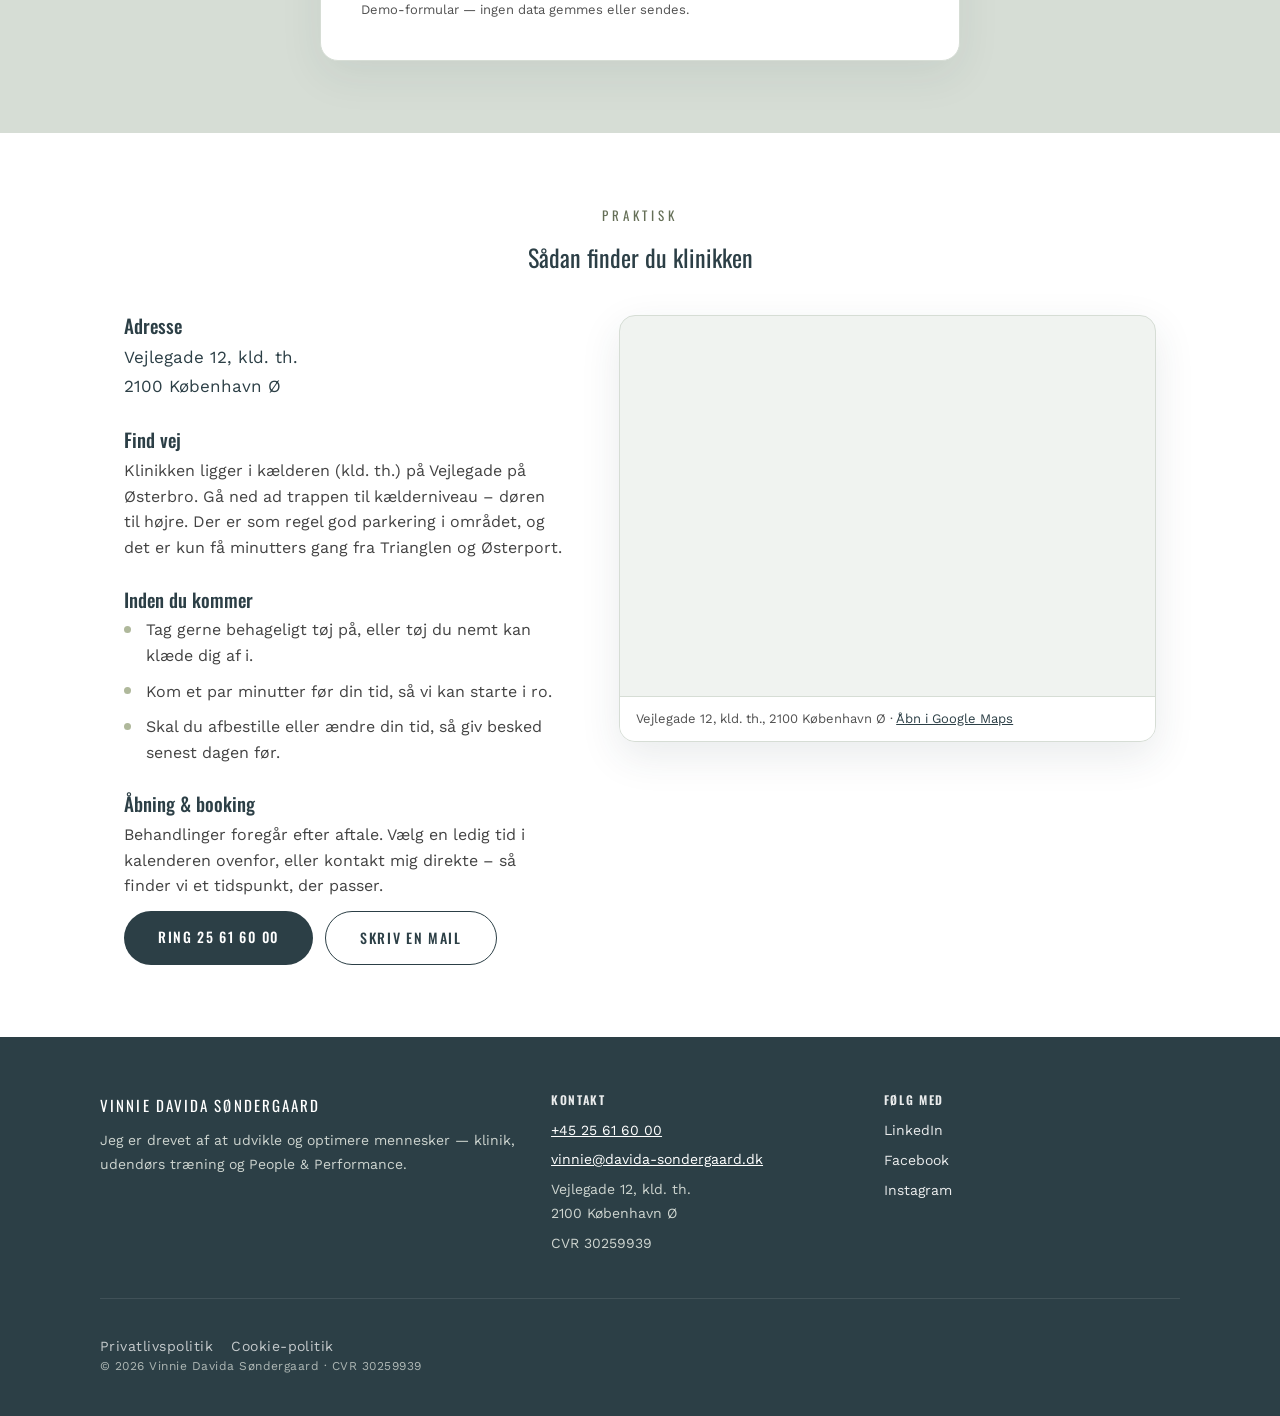
==== commit 76fc7dde: "Add Om (About) section as a fourth focus - New om/index.html with real bio, boxing career (stats + t" ====
--- a/klinik/index.html
+++ b/klinik/index.html
@@ -261,6 +261,7 @@
       <a href="../klinik/" class="is-current">Klinik</a>
       <a href="../workout/">Workout</a>
       <a href="../people-performance/">People &amp; Performance</a>
+      <a href="../om/">Om</a>
     </div>
   </nav>
 
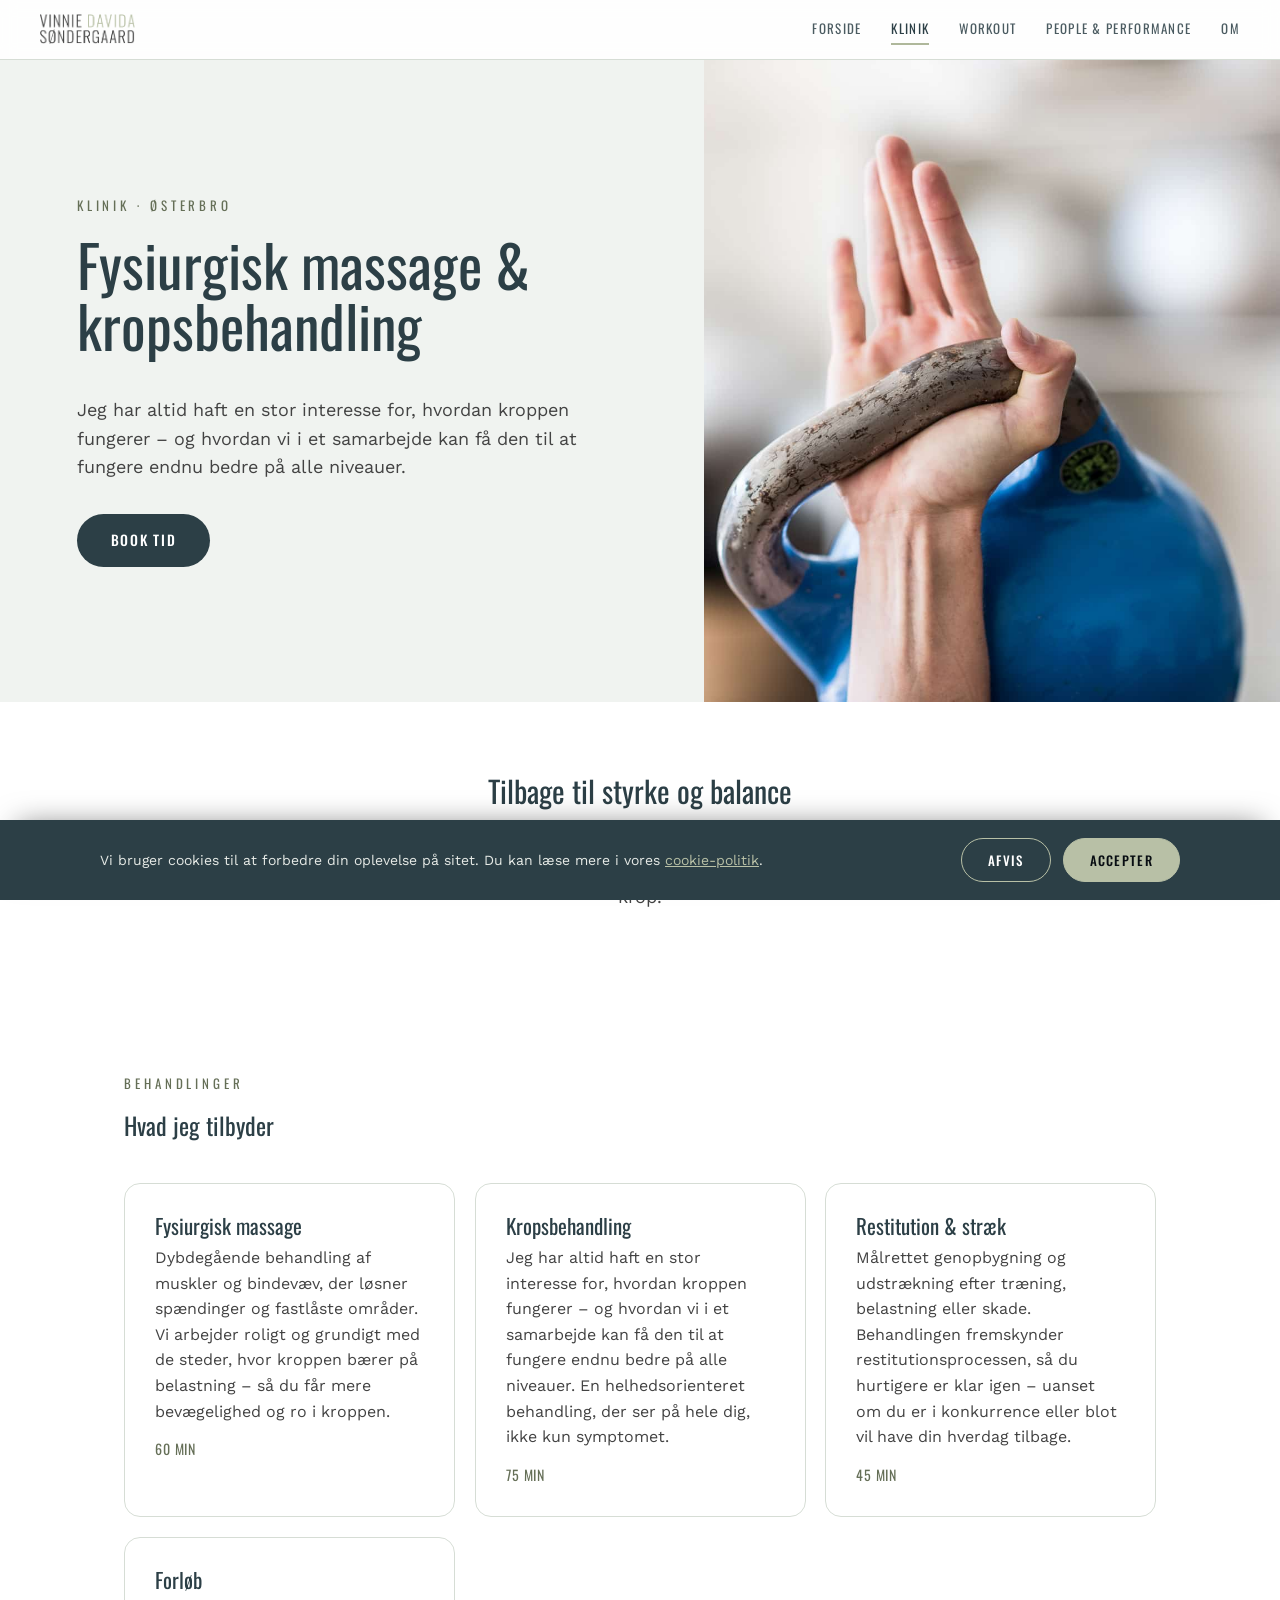
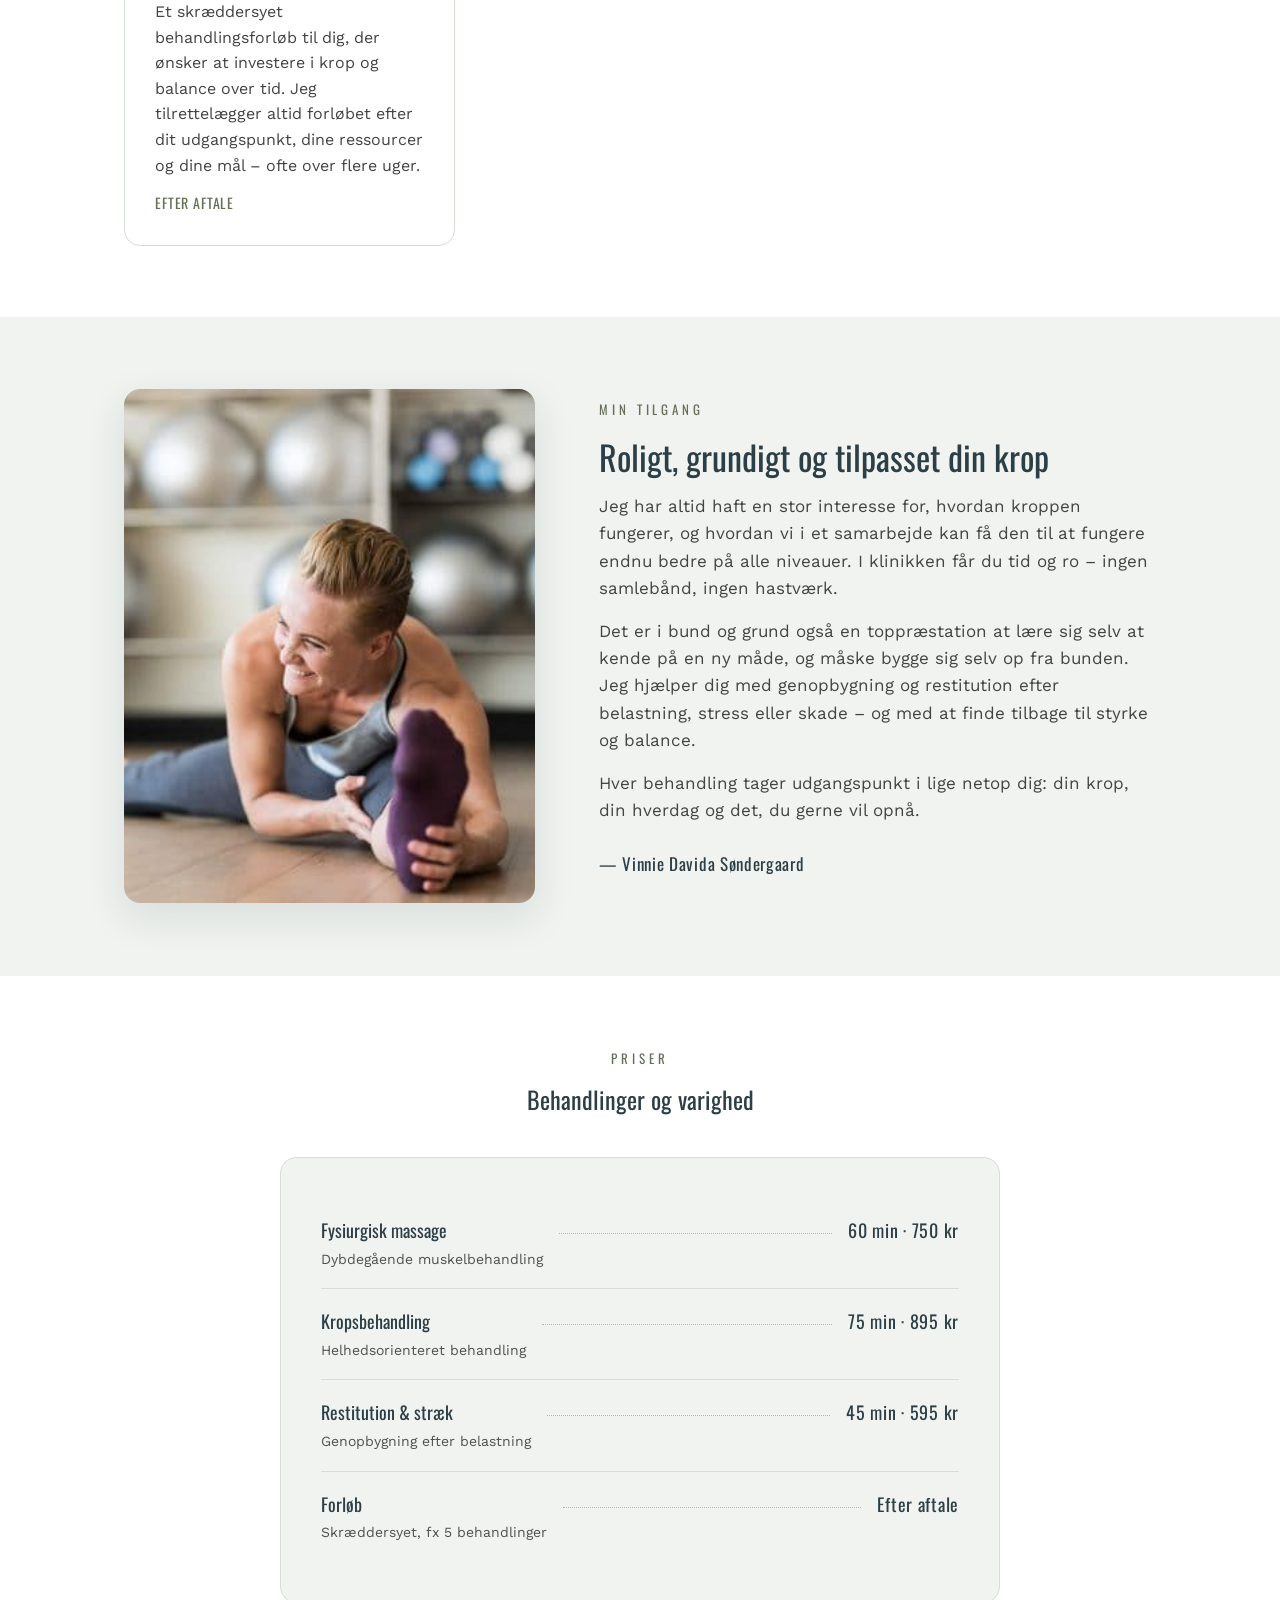
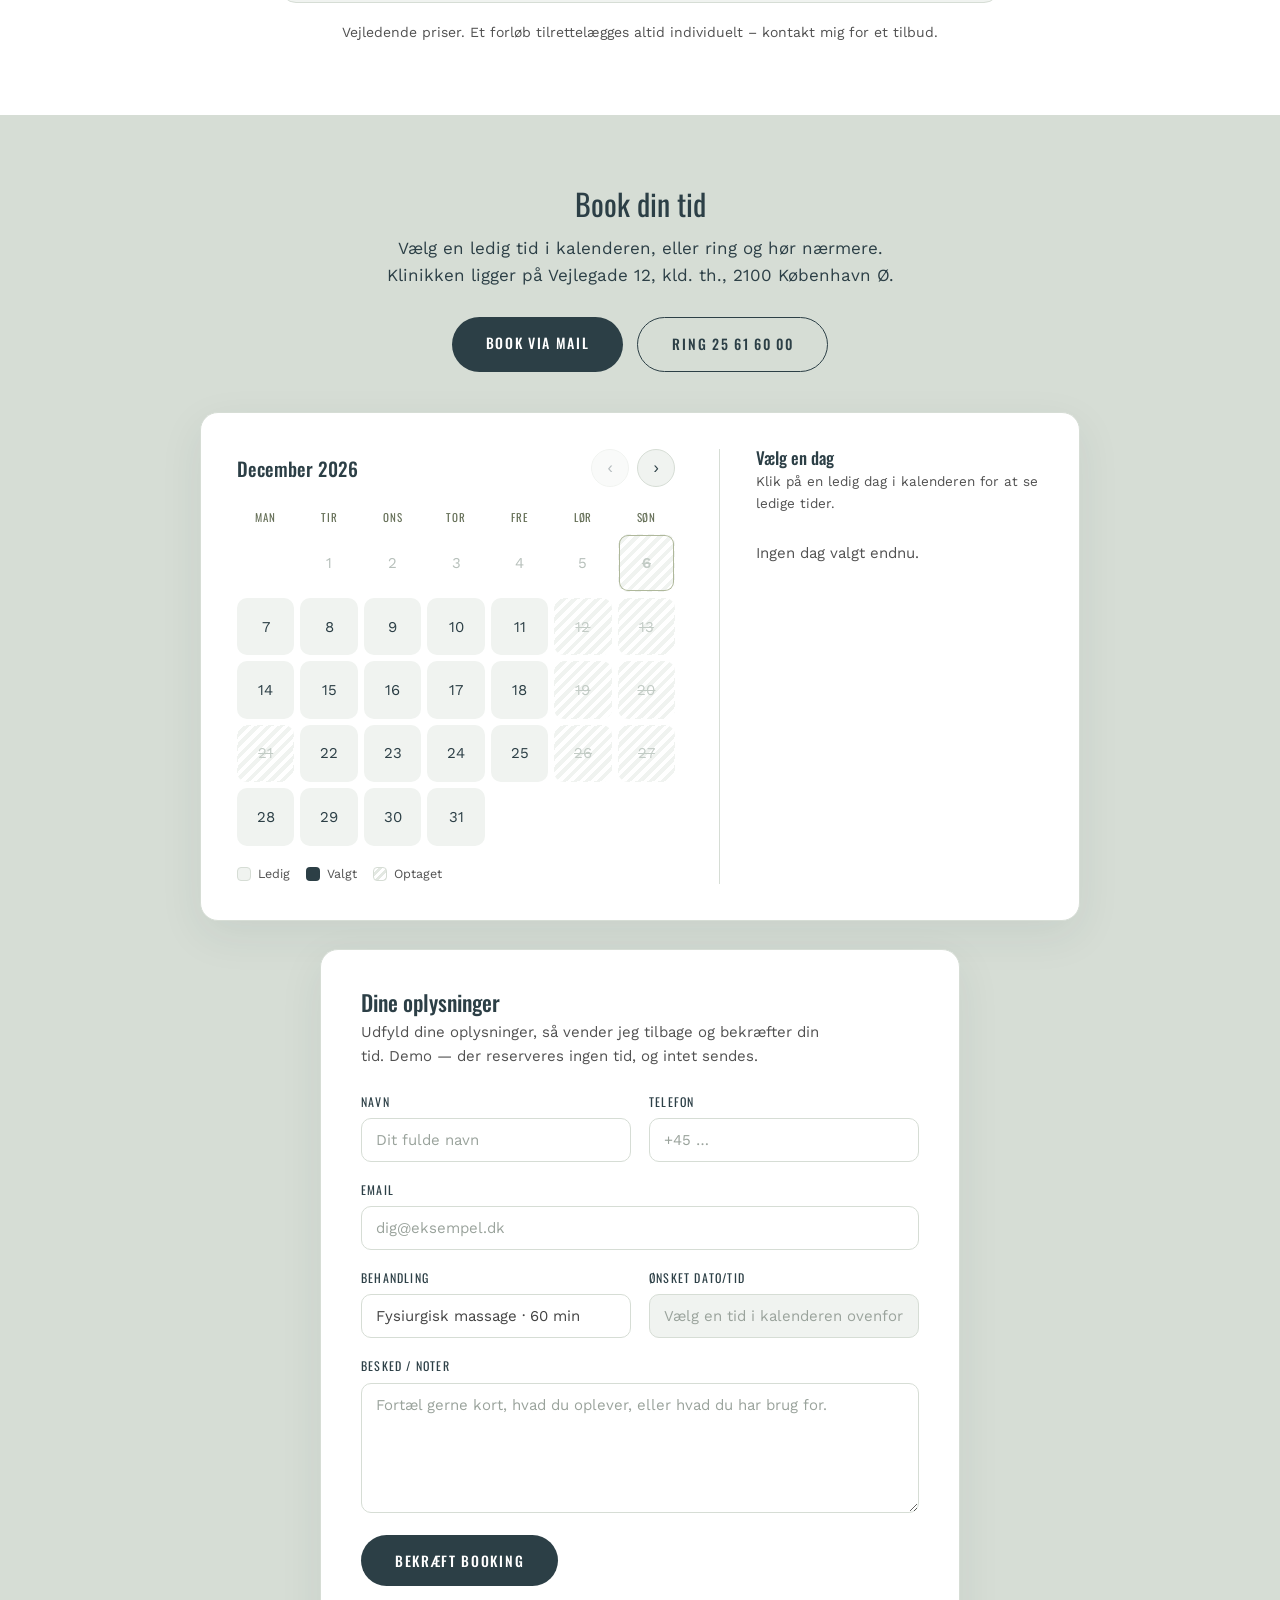
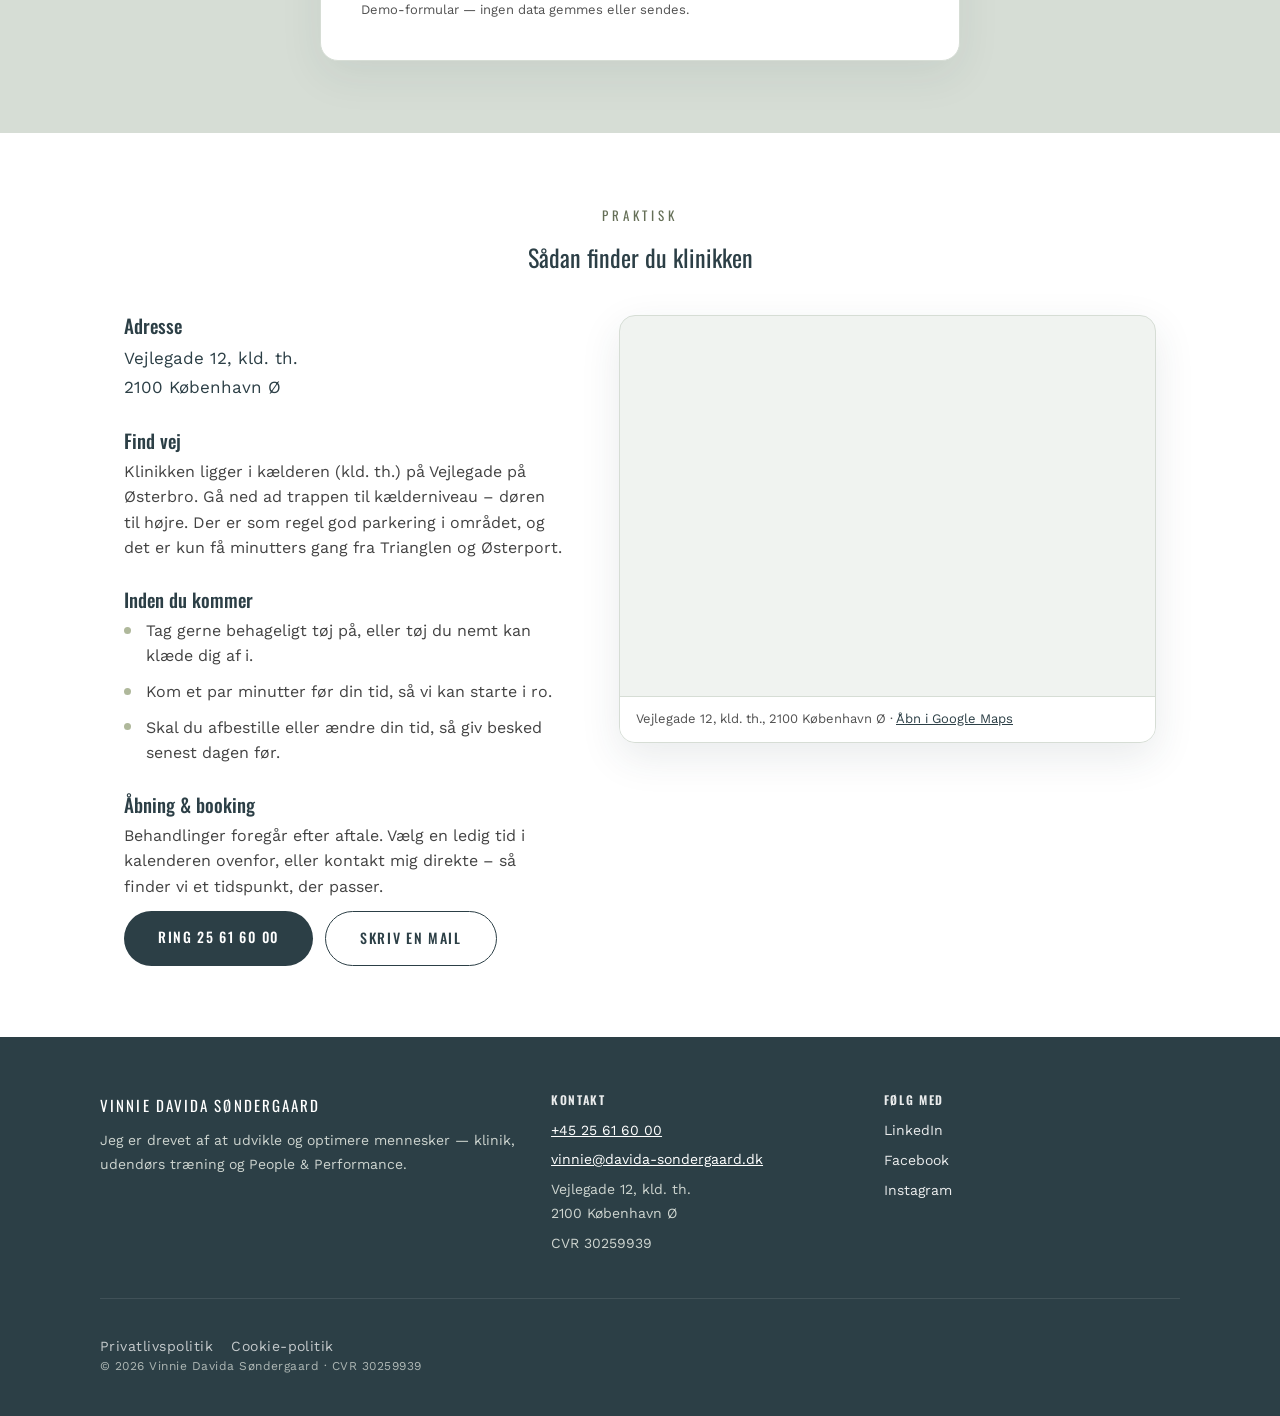
==== commit 6aebf495: "Design polish: reduced-motion, scroll reveals, JSON-LD, perf & link fixes Additive polish on the com" ====
--- a/klinik/index.html
+++ b/klinik/index.html
@@ -3,7 +3,9 @@
 <head>
 <meta charset="utf-8">
 <meta name="viewport" content="width=device-width, initial-scale=1">
+<script>document.documentElement.classList.add('js');</script>
 <title>Klinik — Fysiurgisk massage | Vinnie Davida Søndergaard</title>
+<link rel="canonical" href="https://rhjensen79.github.io/davida/klinik/">
 <meta name="description" content="Fysiurgisk massage og kropsbehandling i en rolig klinik på Østerbro, København. Book din tid online.">
 
 <!-- Favicon -->
@@ -25,6 +27,8 @@
 <meta name="twitter:title" content="Klinik — Fysiurgisk massage | Vinnie Davida Søndergaard">
 <meta name="twitter:description" content="Fysiurgisk massage og kropsbehandling i en rolig klinik på Østerbro, København. Book din tid online.">
 <meta name="twitter:image" content="https://rhjensen79.github.io/davida/assets/images/source/vinnie-davida-soendergaard-photo-martin-kaufmann-dsc-4499.jpg">
+<!-- Preload the hero photo (a CSS background, otherwise discovered late) — the LCP element. -->
+<link rel="preload" as="image" href="../assets/images/source/vinnie-davida-soendergaard-photo-martin-kaufmann-dsc-4499.jpg">
 <link rel="preconnect" href="https://fonts.googleapis.com">
 <link rel="preconnect" href="https://fonts.gstatic.com" crossorigin>
 <link href="https://fonts.googleapis.com/css2?family=Oswald:wght@300;400;500;600&family=Work+Sans:wght@300;400;500&display=swap" rel="stylesheet">
@@ -239,6 +243,43 @@
   .hero { padding-top: 60px; }
   @media (max-width: 760px){ .hero { grid-template-columns: 1fr; } .hero .photo { min-height: 320px; order: -1; } }
 </style>
+
+<!-- Structured data (#23): the clinic as a local business, for local SEO. -->
+<script type="application/ld+json">
+{
+  "@context": "https://schema.org",
+  "@type": "MedicalBusiness",
+  "name": "Vinnie Davida Søndergaard — Klinik",
+  "description": "Fysiurgisk massage og kropsbehandling i en rolig klinik på Østerbro, København.",
+  "url": "https://rhjensen79.github.io/davida/klinik/",
+  "image": "https://rhjensen79.github.io/davida/assets/images/source/vinnie-davida-soendergaard-photo-martin-kaufmann-dsc-4499.jpg",
+  "telephone": "+4525616000",
+  "email": "vinnie@davida-sondergaard.dk",
+  "priceRange": "$$",
+  "address": {
+    "@type": "PostalAddress",
+    "streetAddress": "Vejlegade 12, kld. th.",
+    "postalCode": "2100",
+    "addressLocality": "København Ø",
+    "addressCountry": "DK"
+  },
+  "geo": {
+    "@type": "GeoCoordinates",
+    "latitude": 55.7066,
+    "longitude": 12.5780
+  },
+  "openingHoursSpecification": {
+    "@type": "OpeningHoursSpecification",
+    "dayOfWeek": ["Monday", "Tuesday", "Wednesday", "Thursday", "Friday"],
+    "description": "Behandlinger foregår efter aftale."
+  },
+  "makesOffer": [
+    { "@type": "Offer", "itemOffered": { "@type": "Service", "name": "Fysiurgisk massage" } },
+    { "@type": "Offer", "itemOffered": { "@type": "Service", "name": "Kropsbehandling" } },
+    { "@type": "Offer", "itemOffered": { "@type": "Service", "name": "Restitution & stræk" } }
+  ]
+}
+</script>
 </head>
 <body class="focus-klinik">
   <!-- ===================================================================
@@ -288,23 +329,23 @@
         <div class="eyebrow">Behandlinger</div>
         <h2>Hvad jeg tilbyder</h2>
       </div>
-      <div class="grid">
-        <div class="card">
+      <div class="grid reveal-stagger">
+        <div class="card reveal">
           <h3>Fysiurgisk massage</h3>
           <p>Dybdegående behandling af muskler og bindevæv, der løsner spændinger og fastlåste områder. Vi arbejder roligt og grundigt med de steder, hvor kroppen bærer på belastning – så du får mere bevægelighed og ro i kroppen.</p>
           <div class="meta">60 min</div>
         </div>
-        <div class="card">
+        <div class="card reveal">
           <h3>Kropsbehandling</h3>
           <p>Jeg har altid haft en stor interesse for, hvordan kroppen fungerer – og hvordan vi i et samarbejde kan få den til at fungere endnu bedre på alle niveauer. En helhedsorienteret behandling, der ser på hele dig, ikke kun symptomet.</p>
           <div class="meta">75 min</div>
         </div>
-        <div class="card">
+        <div class="card reveal">
           <h3>Restitution &amp; stræk</h3>
           <p>Målrettet genopbygning og udstrækning efter træning, belastning eller skade. Behandlingen fremskynder restitutionsprocessen, så du hurtigere er klar igen – uanset om du er i konkurrence eller blot vil have din hverdag tilbage.</p>
           <div class="meta">45 min</div>
         </div>
-        <div class="card">
+        <div class="card reveal">
           <h3>Forløb</h3>
           <p>Et skræddersyet behandlingsforløb til dig, der ønsker at investere i krop og balance over tid. Jeg tilrettelægger altid forløbet efter dit udgangspunkt, dine ressourcer og dine mål – ofte over flere uger.</p>
           <div class="meta">Efter aftale</div>
@@ -315,12 +356,12 @@
 
   <section class="section approach" id="tilgang">
     <div class="wrap">
-      <div class="grid">
-        <div class="photo">
+      <div class="grid reveal-stagger">
+        <div class="photo reveal">
           <img src="../assets/images/source/vinnie-davida-soendergaard-photo-martin-kaufmann-dsc-4688-330x380.jpg"
                alt="Vinnie Davida Søndergaard i klinikken" loading="lazy" width="330" height="380">
         </div>
-        <div class="text">
+        <div class="text reveal">
           <div class="eyebrow">Min tilgang</div>
           <h2>Roligt, grundigt og tilpasset din krop</h2>
           <p>Jeg har altid haft en stor interesse for, hvordan kroppen fungerer, og hvordan vi i et samarbejde kan få den til at fungere endnu bedre på alle niveauer. I klinikken får du tid og ro – ingen samlebånd, ingen hastværk.</p>
@@ -339,7 +380,7 @@
         <h2>Behandlinger og varighed</h2>
       </div>
       <!-- Placeholder prices — rediger frit her. Format: navn / varighed / pris. -->
-      <div class="price-list">
+      <div class="price-list reveal">
         <div class="price-row">
           <span class="name">Fysiurgisk massage <small>Dybdegående muskelbehandling</small></span>
           <span class="dots" aria-hidden="true"></span>
@@ -506,8 +547,8 @@
         <div class="eyebrow">Praktisk</div>
         <h2>Sådan finder du klinikken</h2>
       </div>
-      <div class="grid">
-        <div class="info">
+      <div class="grid reveal-stagger">
+        <div class="info reveal">
           <div class="block">
             <h3>Adresse</h3>
             <address>
@@ -540,7 +581,7 @@
           </div>
         </div>
 
-        <div class="map">
+        <div class="map reveal">
           <iframe
             title="Kort over klinikken, Vejlegade 12, 2100 København Ø"
             src="https://www.google.com/maps?q=Vejlegade+12,+2100+K%C3%B8benhavn+%C3%98&output=embed"
@@ -573,7 +614,7 @@
       <div>
         <h4>Følg med</h4>
         <div class="social">
-          <a href="https://www.linkedin.com/" target="_blank" rel="noopener">LinkedIn</a>
+          <a href="https://www.linkedin.com/search/results/all/?keywords=Vinnie%20Davida%20S%C3%B8ndergaard" target="_blank" rel="noopener">LinkedIn</a>
           <a href="https://www.facebook.com/lifepoweredthroughinside" target="_blank" rel="noopener">Facebook</a>
           <a href="https://www.instagram.com/vinnie_davida_sondergaard" target="_blank" rel="noopener">Instagram</a>
         </div>
@@ -588,6 +629,7 @@
     </div>
   </footer>
   <script src="../assets/js/nav.js" defer></script>
+  <script src="../assets/js/reveal.js" defer></script>
   <script src="../assets/js/booking.js" defer></script>
   <script src="../assets/js/cookie.js" data-path-prefix="../" defer></script>
 </body>
--- a/assets/css/tokens.css
+++ b/assets/css/tokens.css
@@ -505,3 +505,36 @@
   /* comfortable tap targets for the primary buttons on mobile */
   .btn { display: inline-block; min-height: 44px; line-height: 1.4; }
 }
+
+/* ==========================================================================
+   SCROLL REVEAL (#23) — subtle staggered entrance for content as it scrolls
+   into view. Progressive enhancement: the hidden start-state is scoped to
+   html.js (a class set by a tiny inline script before paint), so if JS is
+   disabled or fails, every .reveal stays fully visible — nothing is gated
+   behind the IntersectionObserver in assets/js/reveal.js.
+   ========================================================================== */
+.js .reveal {
+  opacity: 0;
+  transform: translateY(14px);
+  transition: opacity .6s ease, transform .6s cubic-bezier(.16, .8, .3, 1);
+  will-change: opacity, transform;
+}
+.js .reveal.is-visible { opacity: 1; transform: none; }
+
+/* ==========================================================================
+   REDUCED MOTION (#23) — honour the OS "reduce motion" preference. Kills the
+   global smooth scroll, every transition/animation (hover scale, tile lift,
+   calendar fades), and forces reveal content to its final, visible state so
+   nothing stays hidden. The near-zero (not 0) durations keep transitionend /
+   animationend listeners firing.
+   ========================================================================== */
+@media (prefers-reduced-motion: reduce) {
+  html { scroll-behavior: auto; }
+  *, *::before, *::after {
+    animation-duration: .001ms !important;
+    animation-iteration-count: 1 !important;
+    transition-duration: .001ms !important;
+    scroll-behavior: auto !important;
+  }
+  .js .reveal { opacity: 1 !important; transform: none !important; }
+}
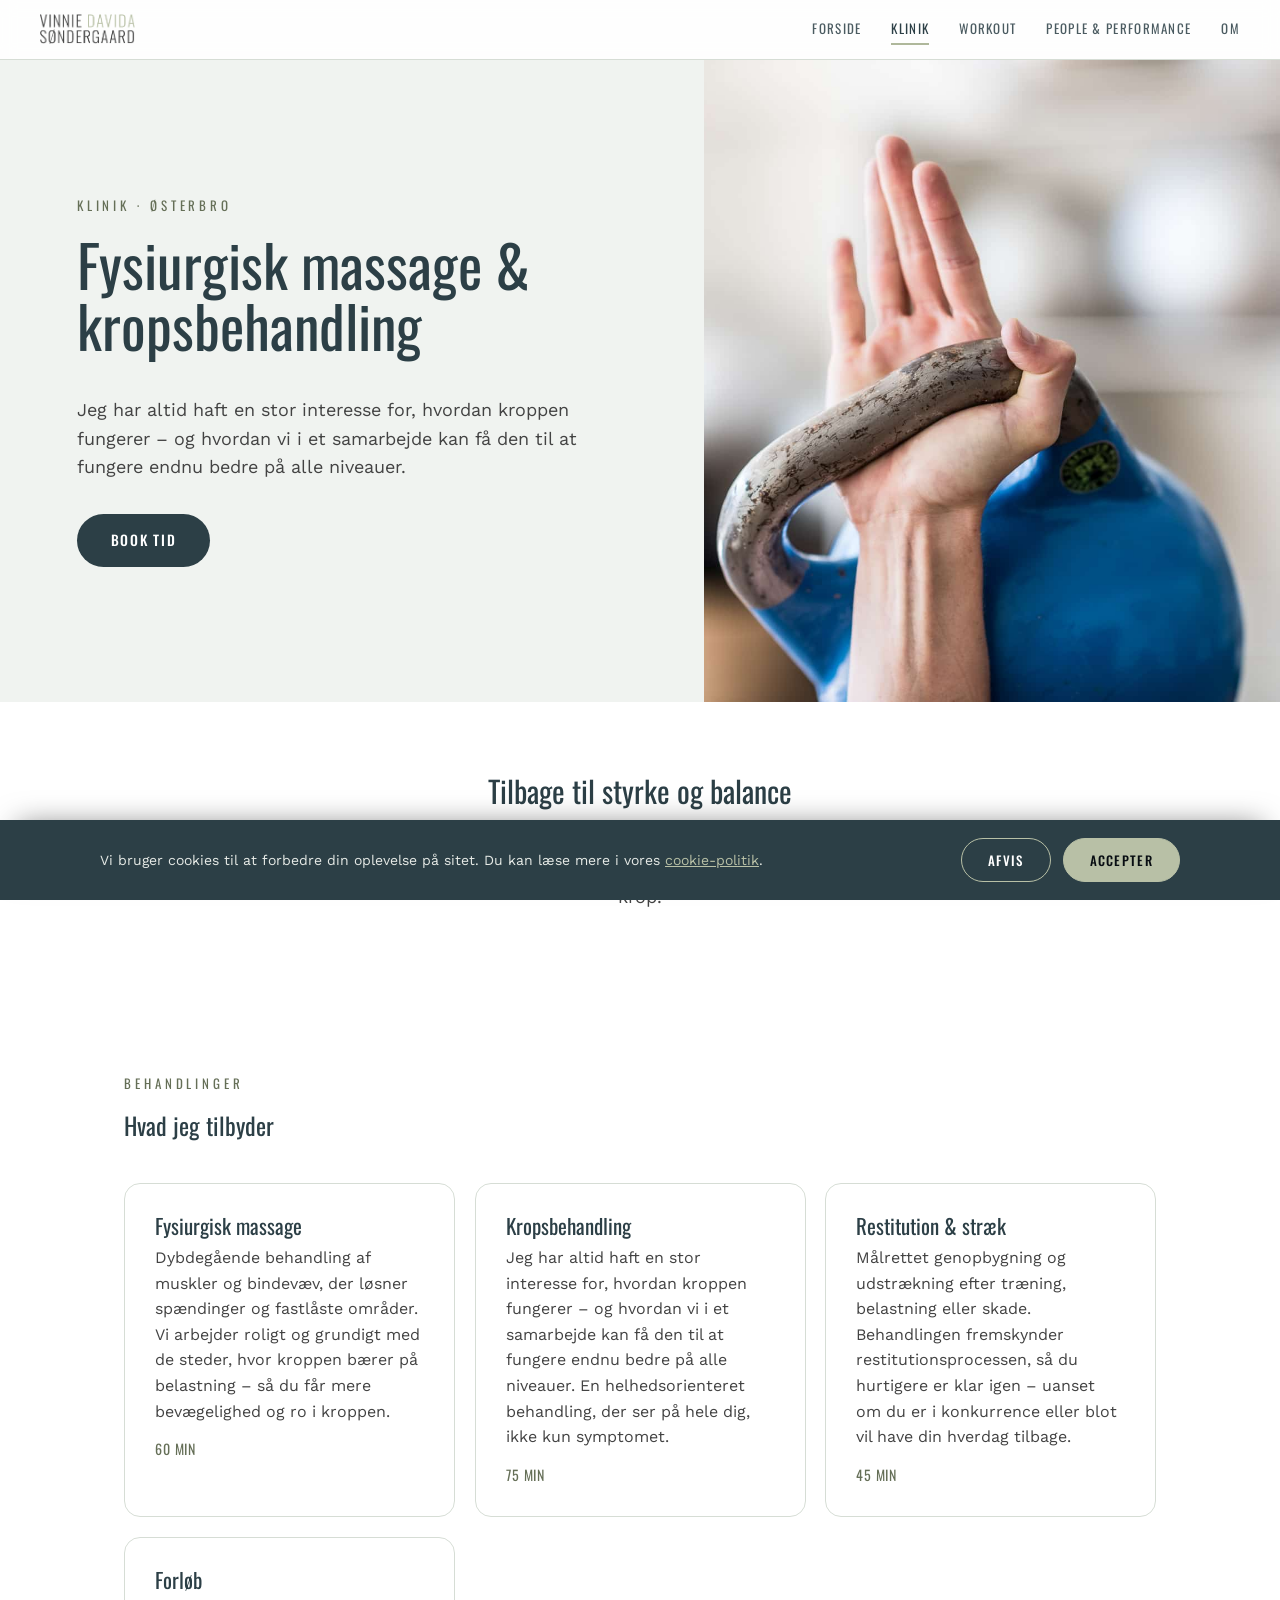
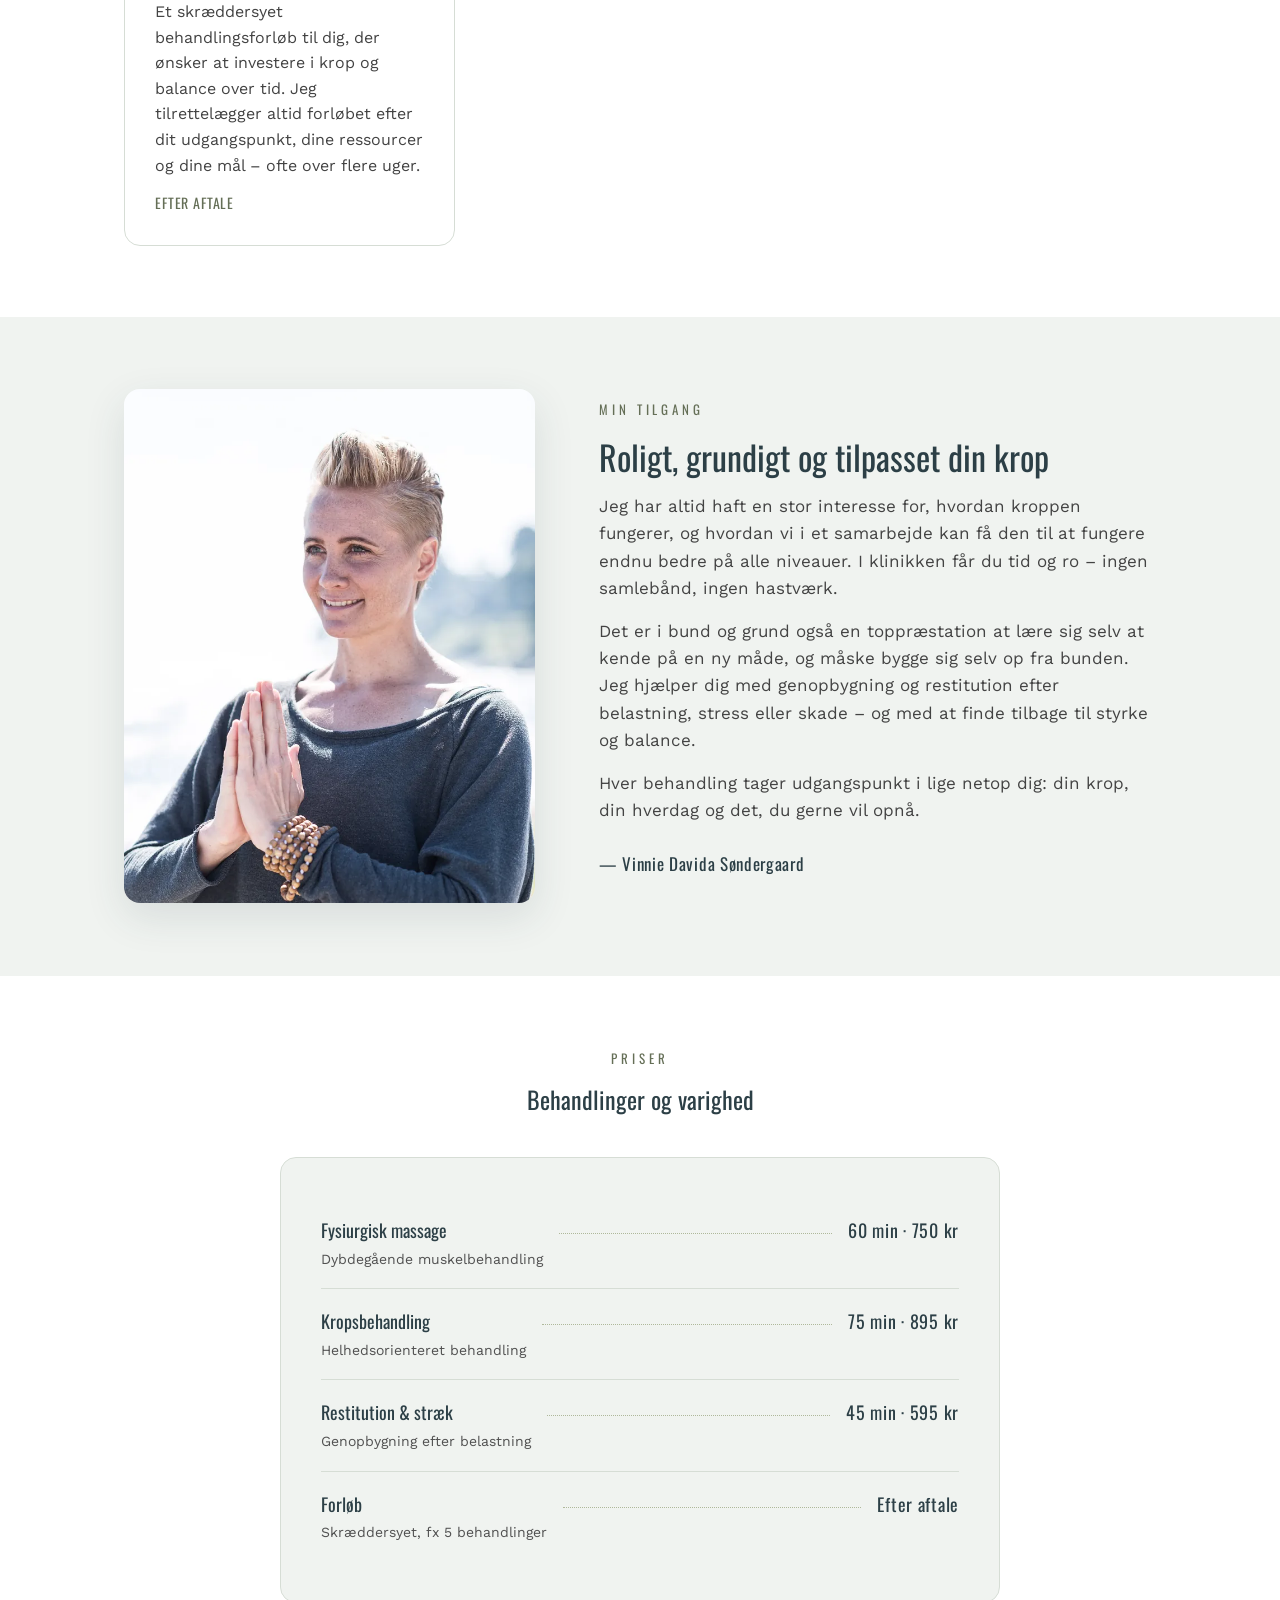
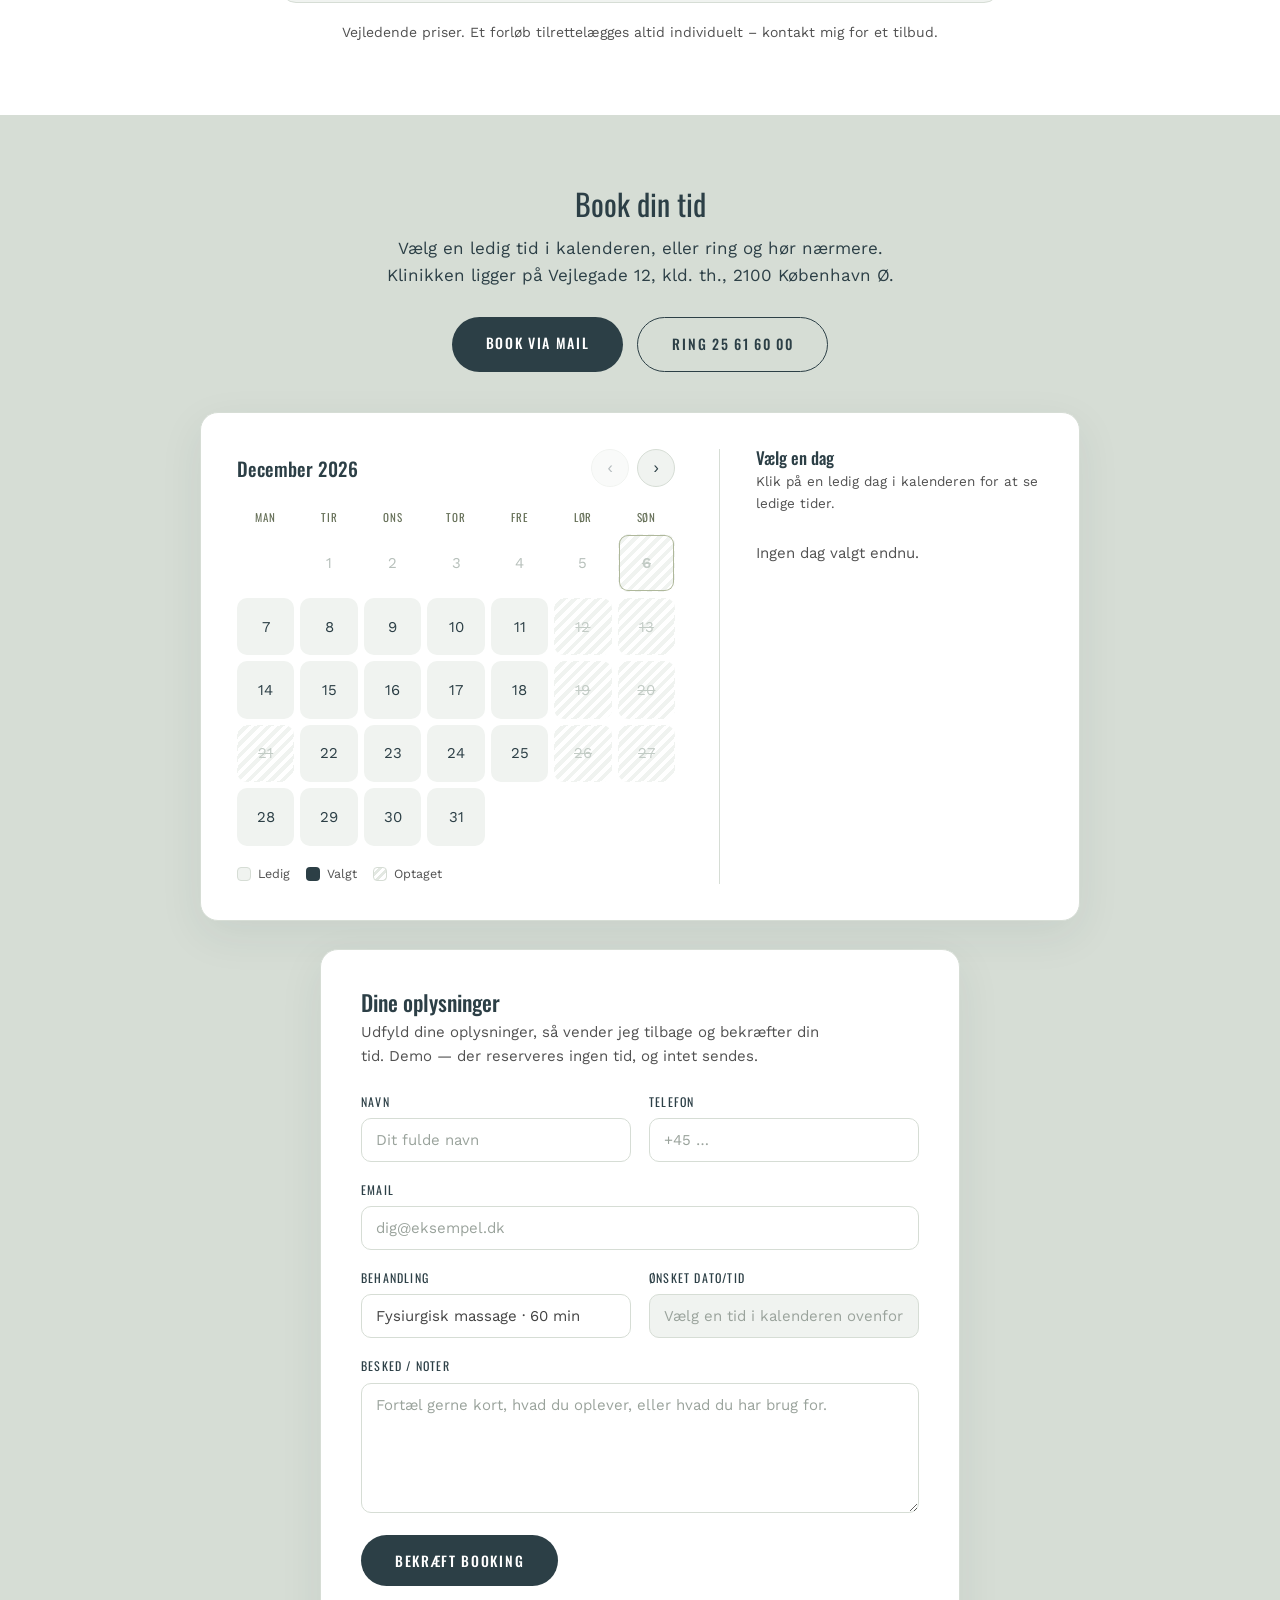
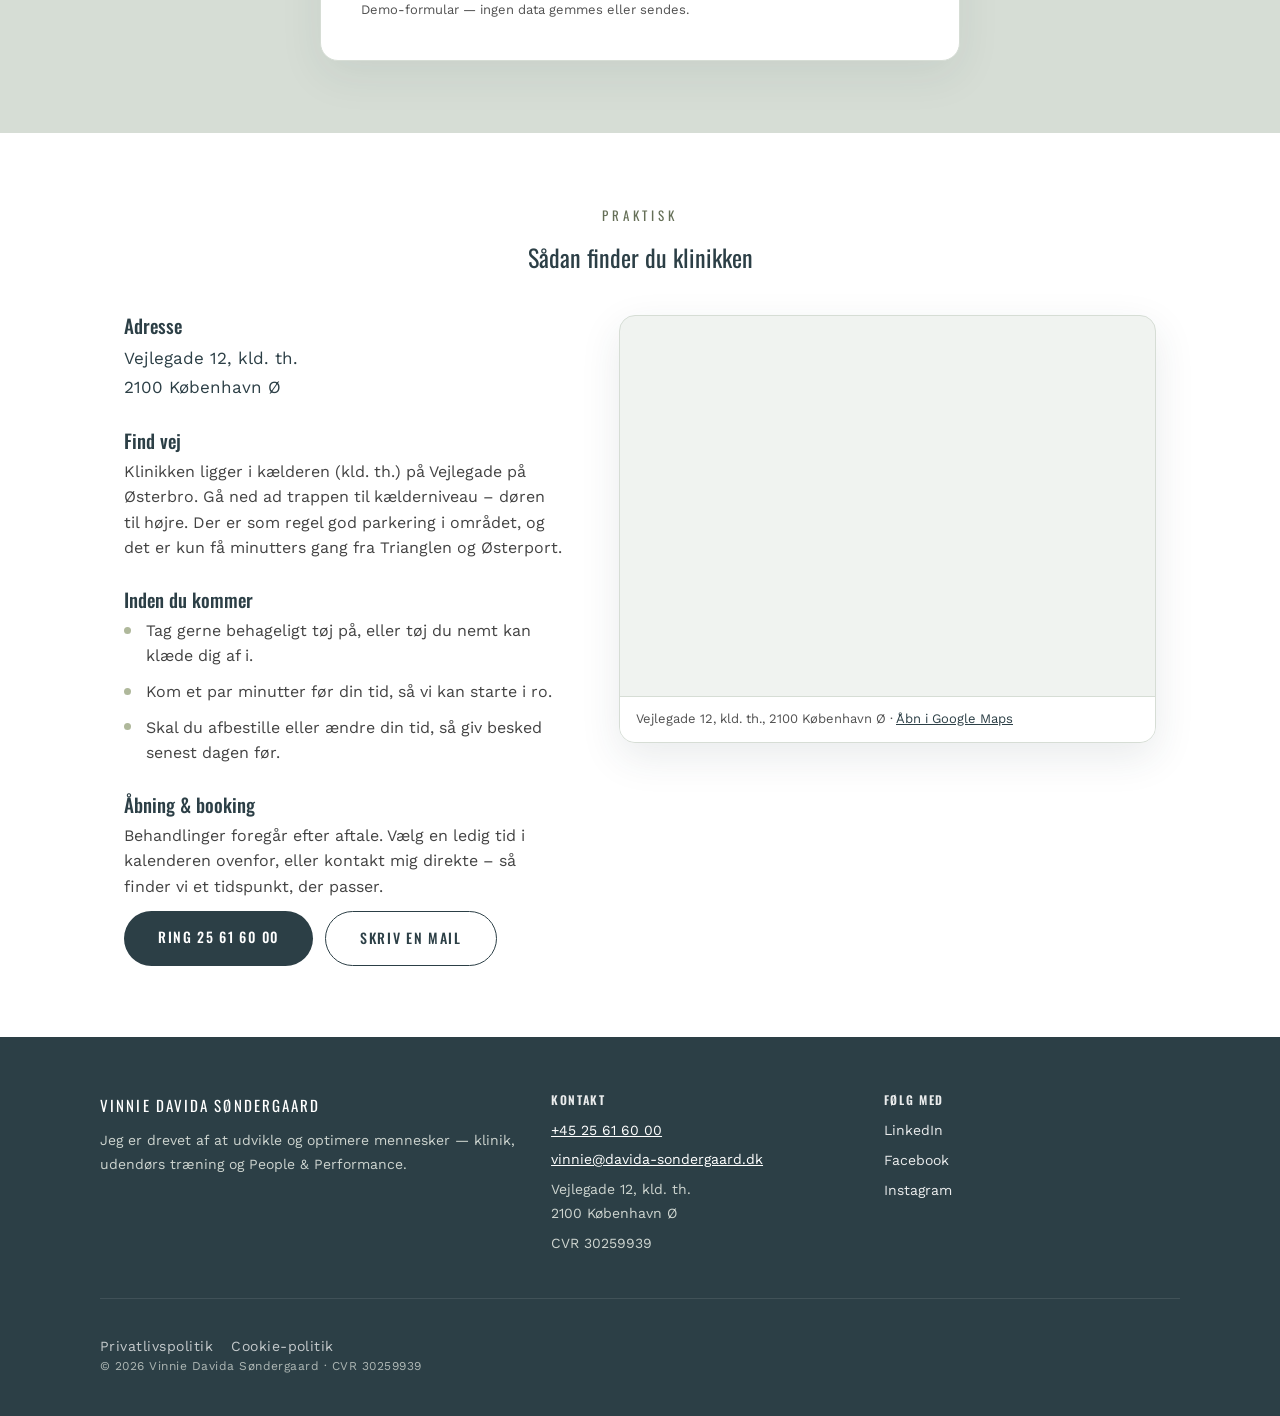
==== commit 65863ea6: "Integrate & optimize new photography across the three focuses Add web-optimized WebP imagery from th" ====
--- a/klinik/index.html
+++ b/klinik/index.html
@@ -358,8 +358,8 @@
     <div class="wrap">
       <div class="grid reveal-stagger">
         <div class="photo reveal">
-          <img src="../assets/images/source/vinnie-davida-soendergaard-photo-martin-kaufmann-dsc-4688-330x380.jpg"
-               alt="Vinnie Davida Søndergaard i klinikken" loading="lazy" width="330" height="380">
+          <img src="../assets/images/klinik-balance.webp"
+               alt="Vinnie Davida Søndergaard – ro, balance og nærvær" loading="lazy" width="734" height="1100">
         </div>
         <div class="text reveal">
           <div class="eyebrow">Min tilgang</div>
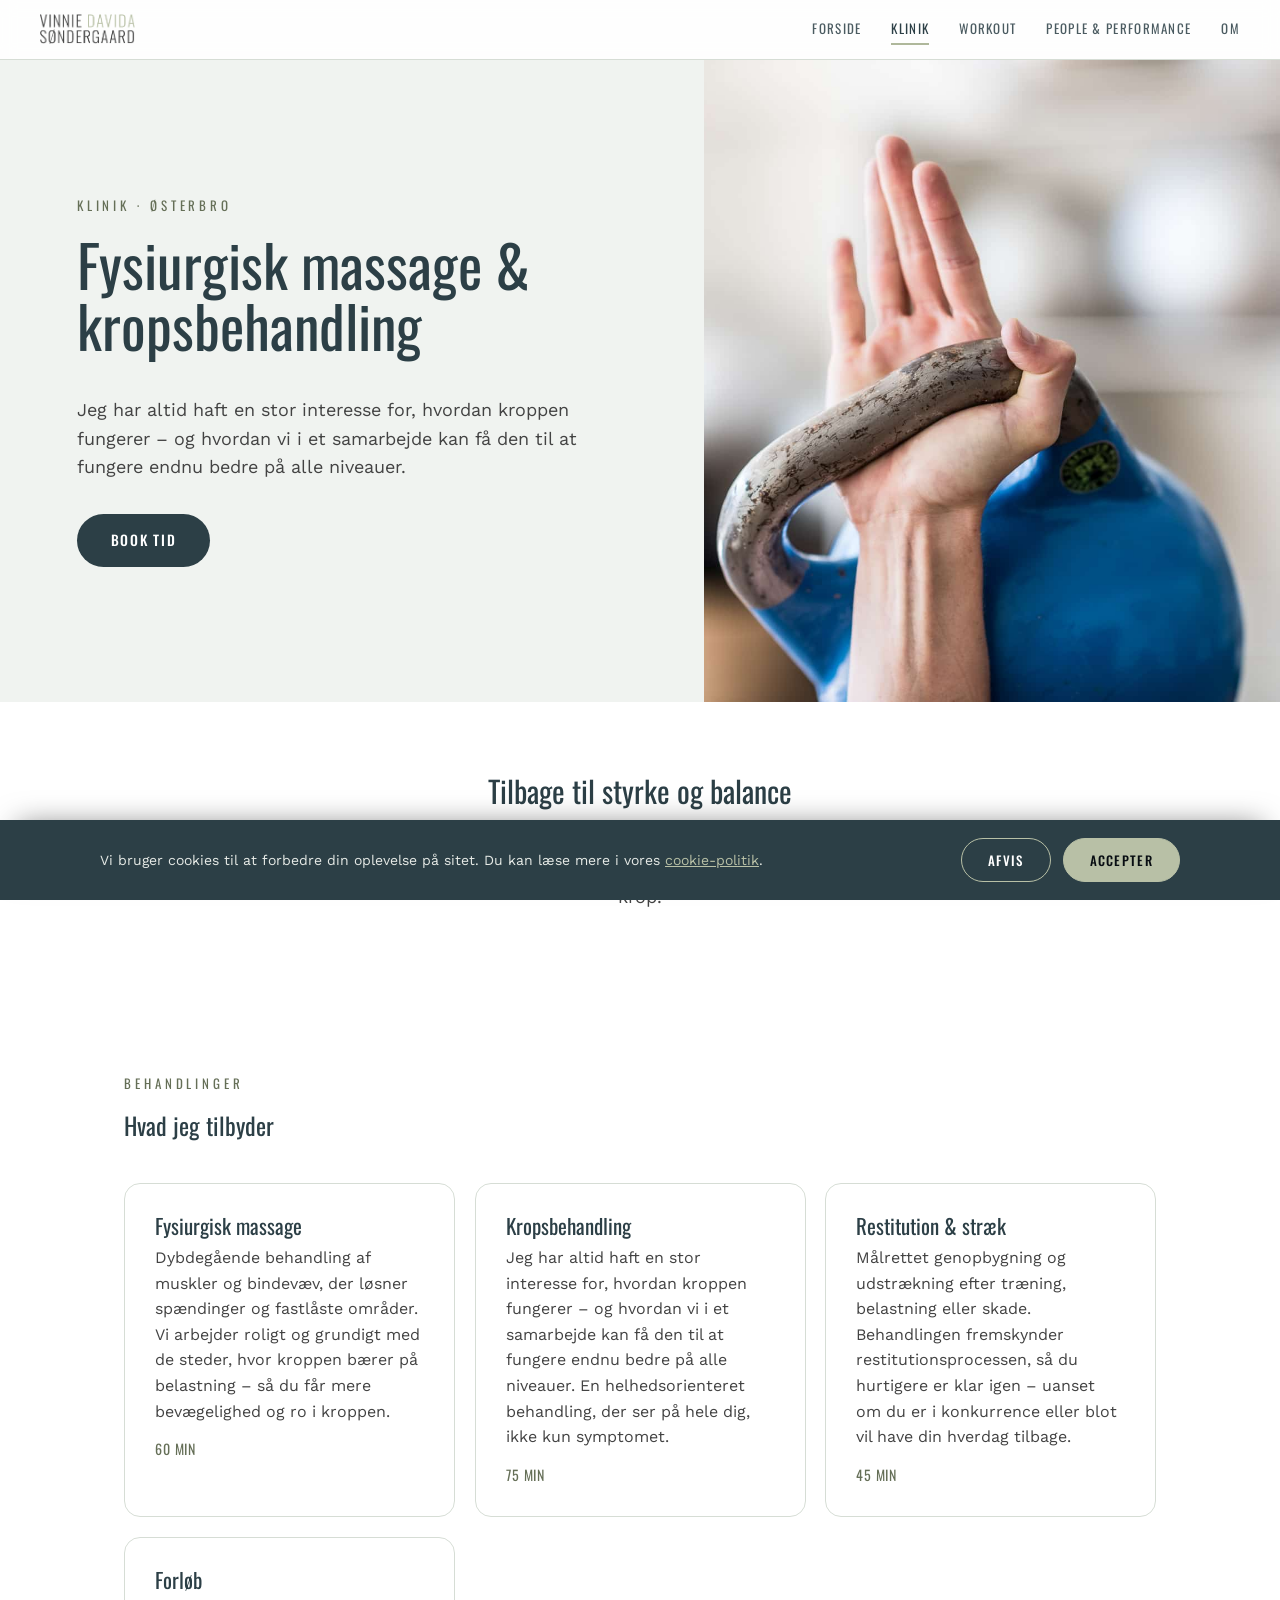
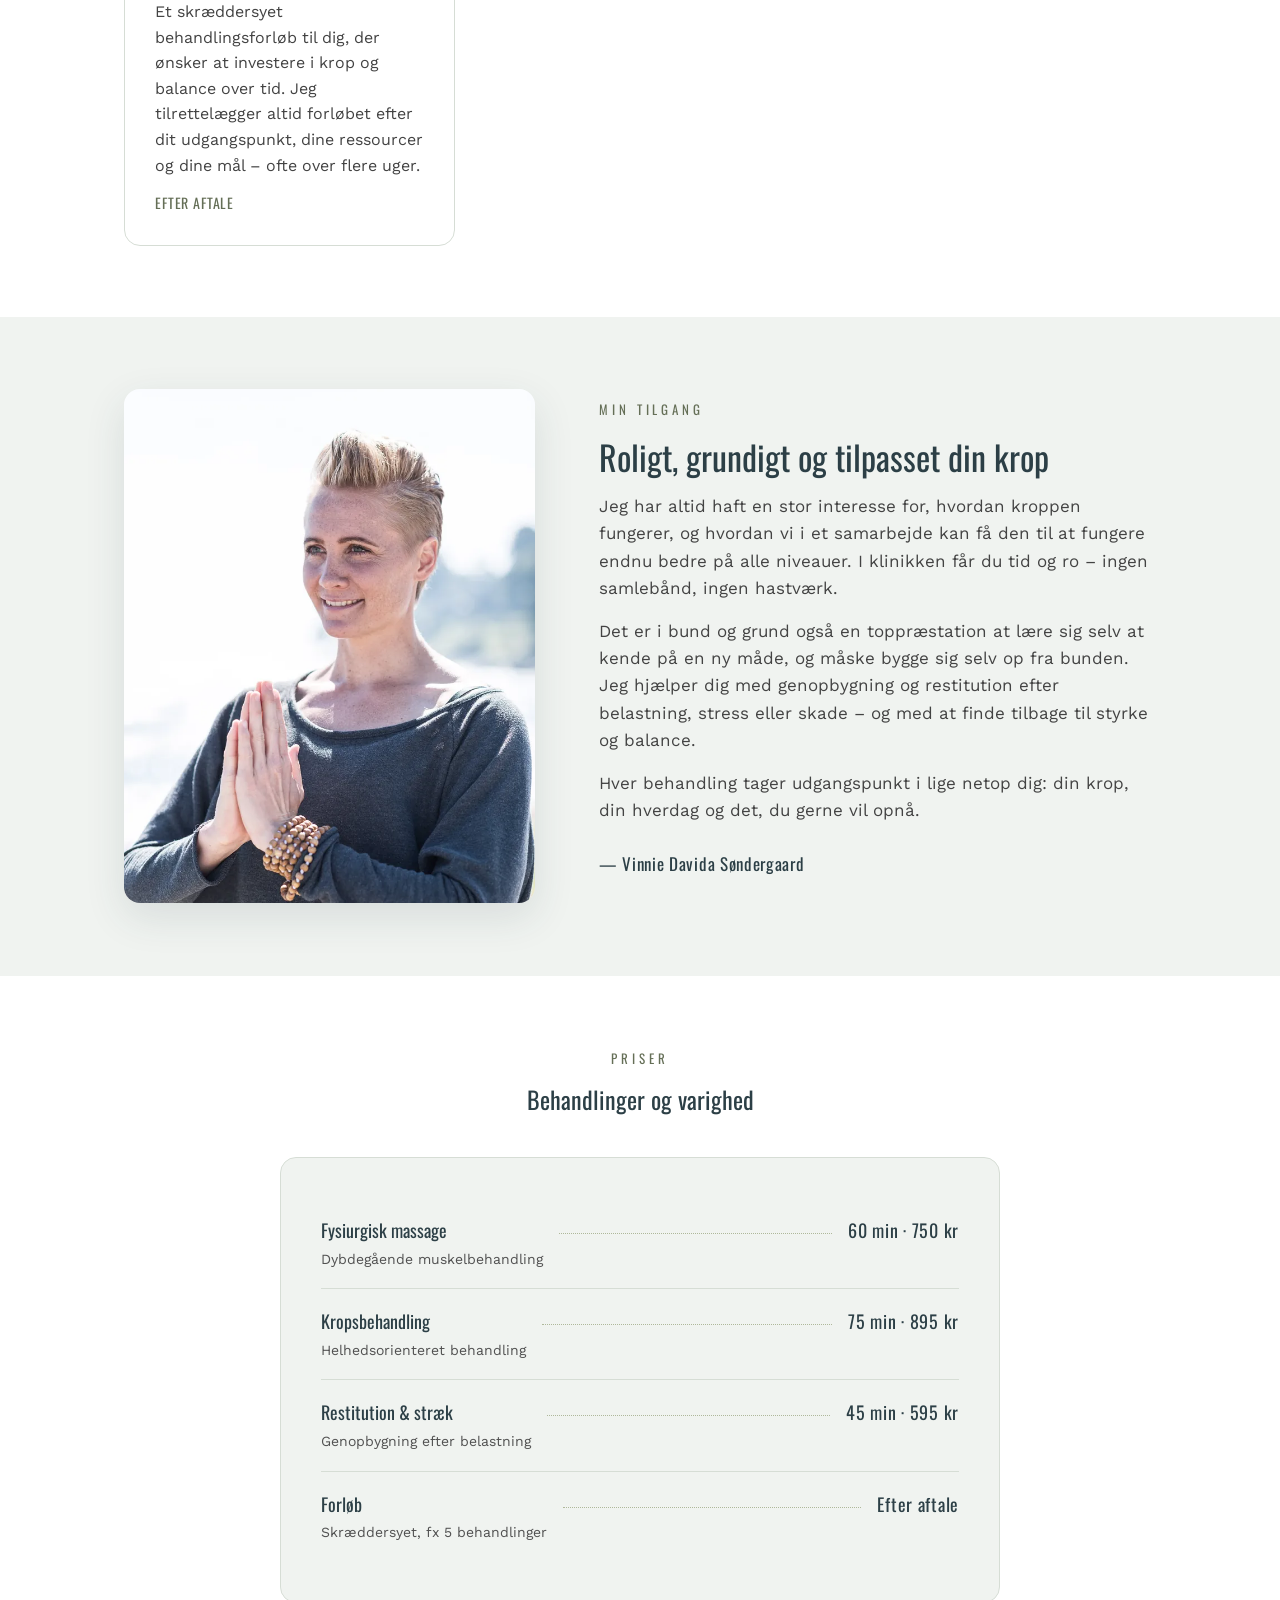
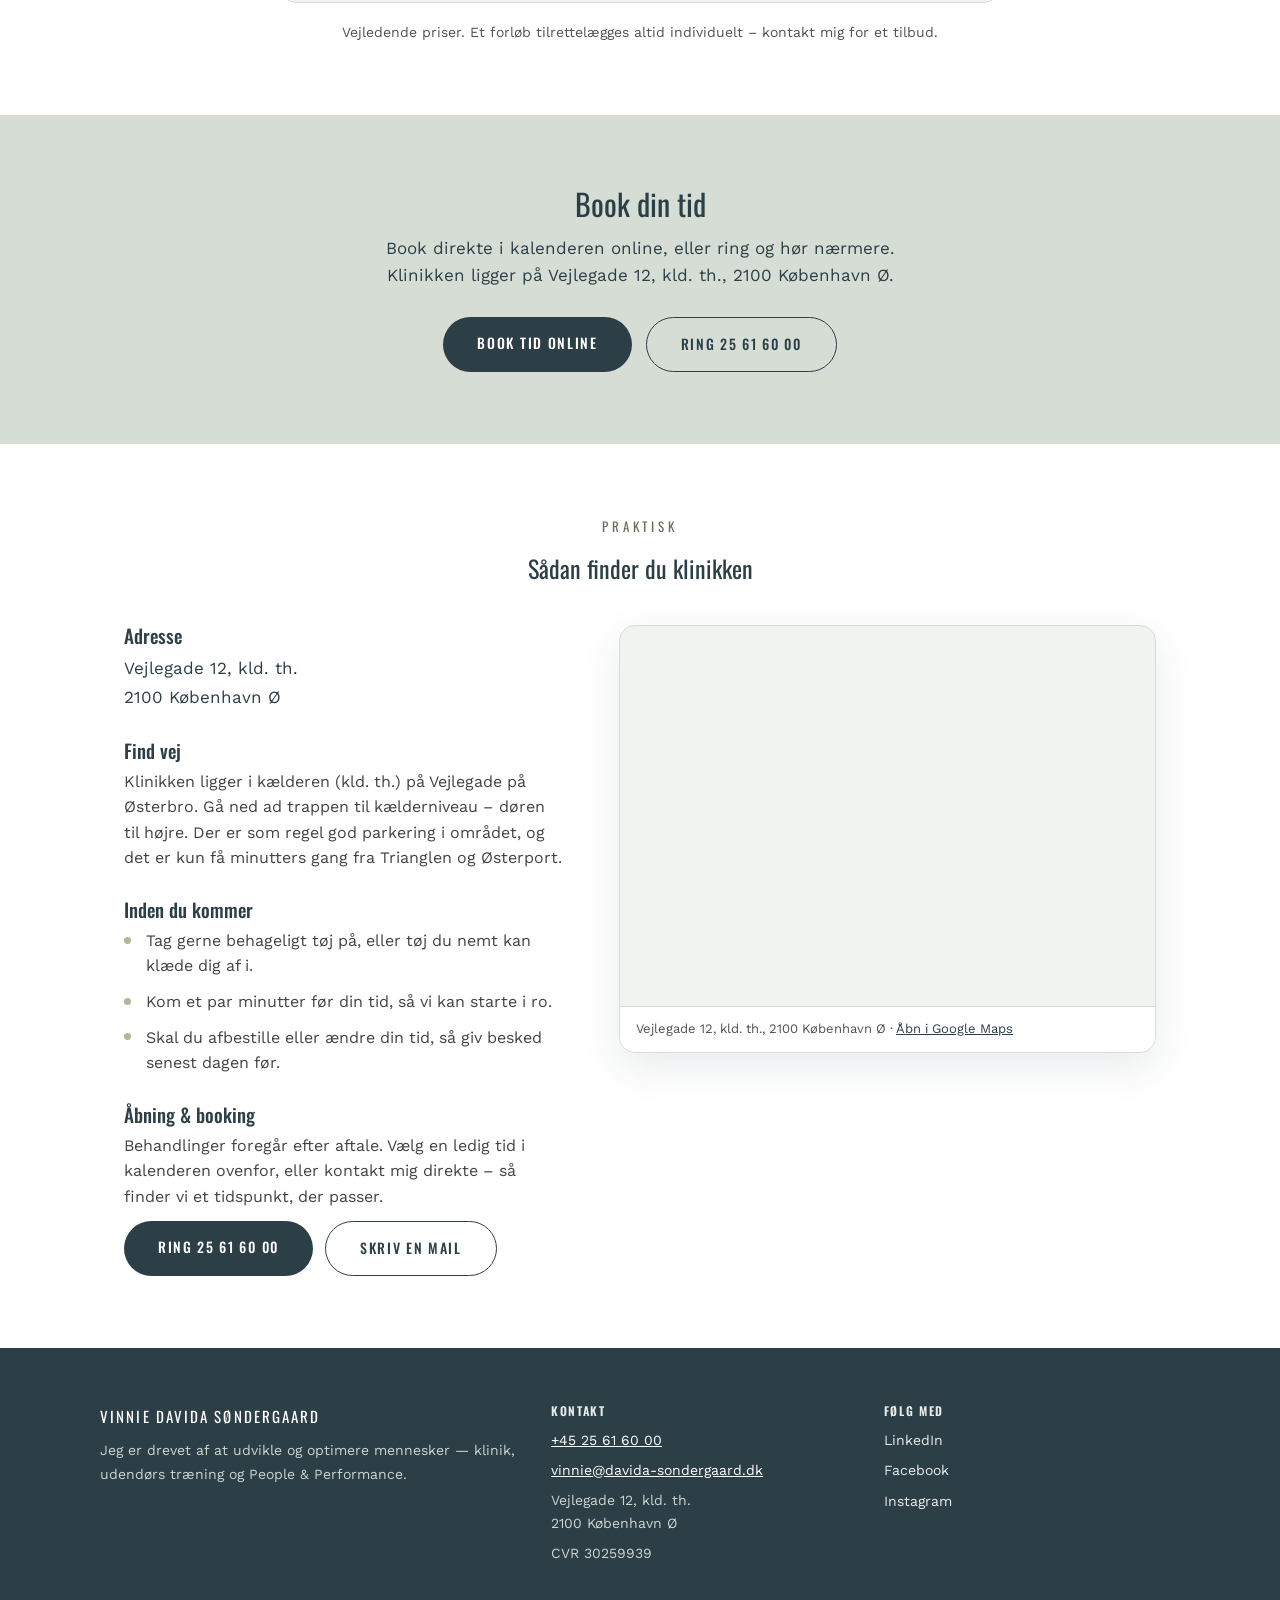
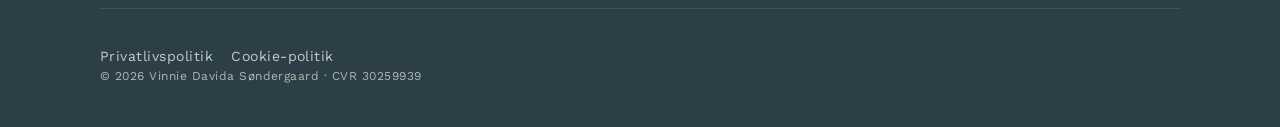
==== commit f5d1b99c: "Wire klinik booking to live EZME integration Replace the non-functional mock booking widget (calenda" ====
--- a/klinik/index.html
+++ b/klinik/index.html
@@ -81,114 +81,6 @@
   .booking h2 { font-size: 30px; }
   .booking p { font-size: 17px; max-width: 48ch; margin: 0 auto 28px; }
   .booking .actions { display: flex; gap: 14px; justify-content: center; flex-wrap: wrap; }
-
-  /* ── Mock booking widget — calm, airy two-column card ──────────────────── */
-  .booking-widget {
-    max-width: 880px; margin: 40px auto 0; text-align: left;
-    background: #fff; border: 1px solid var(--c-sage-light);
-    border-radius: 18px; padding: clamp(20px, 4vw, 36px);
-    box-shadow: 0 14px 44px rgba(44,63,70,.08);
-    display: grid; gap: clamp(24px, 4vw, 44px);
-    grid-template-columns: 1.15fr .85fr;
-  }
-  @media (max-width: 720px){ .booking-widget { grid-template-columns: 1fr; } }
-
-  /* Calendar */
-  .cal-head { display: flex; align-items: center; justify-content: space-between; margin-bottom: 18px; }
-  .cal-title { font-family: var(--font-head); font-weight: 500; font-size: 19px; color: var(--c-slate); letter-spacing: .02em; text-transform: capitalize; }
-  .cal-nav { display: flex; gap: 8px; }
-  .cal-nav button {
-    width: 38px; height: 38px; border-radius: 999px; cursor: pointer;
-    background: var(--c-wash); border: 1px solid var(--c-sage-light); color: var(--c-slate);
-    font-size: 16px; line-height: 1; display: inline-flex; align-items: center; justify-content: center;
-    transition: background .2s, border-color .2s;
-  }
-  .cal-nav button:hover { background: var(--c-sage-light); }
-  .cal-nav button:disabled { opacity: .35; cursor: not-allowed; }
-
-  .cal-grid { display: grid; grid-template-columns: repeat(7, 1fr); gap: 6px; }
-  .cal-dow {
-    font-family: var(--font-head); text-transform: uppercase; letter-spacing: .08em;
-    font-size: 11px; color: var(--c-eyebrow); text-align: center; padding: 4px 0 8px;
-  }
-  .cal-day {
-    aspect-ratio: 1 / 1; display: flex; align-items: center; justify-content: center;
-    font-family: var(--font-body); font-size: 15px; color: var(--c-slate);
-    background: var(--c-wash); border: 1px solid transparent; border-radius: 10px;
-    cursor: pointer; transition: background .18s, border-color .18s, color .18s, box-shadow .18s;
-  }
-  .cal-day:hover:not(:disabled):not([aria-pressed="true"]) { background: var(--c-sage-light); border-color: var(--c-sage); }
-  .cal-day.is-empty { background: transparent; border: 0; cursor: default; }
-  .cal-day:disabled, .cal-day.is-past { color: #b7c0bb; background: transparent; cursor: not-allowed; }
-  .cal-day.is-unavailable { color: #c3ccc6; background: repeating-linear-gradient(135deg, #fff, #fff 4px, #f0f3f0 4px, #f0f3f0 8px); cursor: not-allowed; text-decoration: line-through; }
-  .cal-day.is-today { font-weight: 600; box-shadow: inset 0 0 0 1px var(--c-sage-muted); }
-  .cal-day[aria-pressed="true"] { background: var(--c-slate); color: #fff; border-color: var(--c-slate); box-shadow: 0 6px 16px rgba(44,63,70,.22); }
-
-  .cal-legend { display: flex; flex-wrap: wrap; gap: 16px; margin-top: 18px; font-size: 12.5px; color: var(--c-text-soft); }
-  .cal-legend span { display: inline-flex; align-items: center; gap: 7px; }
-  .cal-legend i { width: 14px; height: 14px; border-radius: 4px; display: inline-block; }
-  .cal-legend .sw-free { background: var(--c-wash); border: 1px solid var(--c-sage-light); }
-  .cal-legend .sw-sel { background: var(--c-slate); }
-  .cal-legend .sw-un { background: repeating-linear-gradient(135deg, #fff, #fff 3px, #e3e8e2 3px, #e3e8e2 6px); border: 1px solid var(--c-sage-light); }
-
-  /* Time slots */
-  .slots { border-left: 1px solid var(--c-sage-light); padding-left: clamp(0px, 4vw, 36px); }
-  @media (max-width: 720px){ .slots { border-left: 0; padding-left: 0; border-top: 1px solid var(--c-sage-light); padding-top: 28px; } }
-  .slots h3 { font-family: var(--font-head); font-weight: 500; font-size: 17px; color: var(--c-slate); margin: 0 0 4px; }
-  .slots .slots-sub { font-size: 13.5px; color: var(--c-text-soft); margin: 0 0 18px; }
-  .slots-empty { color: var(--c-text-soft); font-size: 15px; line-height: 1.6; padding: 8px 0; }
-  .slot-grid { display: grid; grid-template-columns: repeat(auto-fill, minmax(84px, 1fr)); gap: 10px; }
-  .slot {
-    font-family: var(--font-body); font-size: 15px; color: var(--c-slate);
-    background: #fff; border: 1px solid var(--c-sage); border-radius: 10px;
-    padding: 11px 6px; cursor: pointer; text-align: center;
-    transition: background .18s, color .18s, border-color .18s, box-shadow .18s;
-  }
-  .slot:hover:not(:disabled):not([aria-pressed="true"]) { background: var(--c-wash); }
-  .slot:disabled { color: #b7c0bb; background: var(--c-off); border-color: var(--c-sage-light); cursor: not-allowed; text-decoration: line-through; }
-  .slot[aria-pressed="true"] { background: var(--c-slate); color: #fff; border-color: var(--c-slate); box-shadow: 0 6px 16px rgba(44,63,70,.22); }
-  .slots .continue { margin-top: 24px; display: none; }
-  .slots .continue.is-visible { display: block; }
-  .slots .continue p { font-size: 14px; color: var(--c-text-soft); margin: 0 0 14px; text-align: left; }
-
-  /* ── Booking form + confirmation (issue #8) — calm Klinik tone ─────────── */
-  .book-step {
-    max-width: 640px; margin: 28px auto 0; text-align: left;
-    background: #fff; border: 1px solid var(--c-sage-light);
-    border-radius: 18px; padding: clamp(22px, 4vw, 40px);
-    box-shadow: 0 14px 44px rgba(44,63,70,.08);
-    scroll-margin-top: 90px;
-  }
-  .book-step .step-head { margin-bottom: 24px; }
-  .book-step .step-head h3 { font-family: var(--font-head); font-weight: 500; font-size: 22px; color: var(--c-slate); margin: 0 0 6px; }
-  .book-step .step-head p { font-size: 15px; color: var(--c-text-soft); margin: 0; max-width: 52ch; }
-  /* The prefilled date/time field reads from the calendar pick (visual). */
-  .book-step input[readonly] { background: var(--c-wash); color: var(--c-slate); cursor: default; }
-  .book-step .form-actions { margin-top: 4px; }
-  .book-step .form-note { font-size: 13px; color: var(--c-text-soft); margin: 14px 0 0; }
-
-  /* Confirmation / kvittering — static success state mockup. */
-  .booking-confirm { display: none; }
-  .booking-confirm.is-visible { display: block; }
-  .booking-confirm { text-align: left; border-color: var(--c-sage); }
-  .confirm-badge {
-    display: inline-flex; align-items: center; gap: 9px;
-    font-family: var(--font-head); letter-spacing: .04em;
-    color: var(--c-slate); font-size: 15px; margin-bottom: 18px;
-  }
-  .confirm-badge .tick {
-    width: 32px; height: 32px; border-radius: 999px; flex: none;
-    background: var(--c-slate); color: #fff;
-    display: inline-flex; align-items: center; justify-content: center; font-size: 16px;
-  }
-  .booking-confirm h3 { font-family: var(--font-head); font-weight: 500; font-size: 23px; color: var(--c-slate); margin: 0 0 10px; }
-  .booking-confirm .lead { font-size: 16px; color: var(--c-text); margin: 0 0 22px; max-width: 52ch; }
-  .receipt { border: 1px solid var(--c-sage-light); border-radius: 12px; background: var(--c-wash); padding: 4px 20px; margin-bottom: 22px; }
-  .receipt .r-row { display: flex; align-items: baseline; justify-content: space-between; gap: 16px; padding: 13px 0; border-bottom: 1px solid var(--c-sage-light); }
-  .receipt .r-row:last-child { border-bottom: 0; }
-  .receipt .r-label { font-family: var(--font-head); text-transform: uppercase; letter-spacing: .08em; font-size: 11.5px; color: var(--c-eyebrow); }
-  .receipt .r-value { font-size: 15px; color: var(--c-slate); text-align: right; }
-  .booking-confirm .confirm-foot { font-size: 13.5px; color: var(--c-text-soft); margin: 0; }
 
   /* ── Practical info: address, map & how to find the clinic (issue #9) ───── */
   .practical { background: #fff; }
@@ -311,7 +203,7 @@
       <div class="eyebrow">Klinik · Østerbro</div>
       <h1>Fysiurgisk massage &amp; kropsbehandling</h1>
       <p>Jeg har altid haft en stor interesse for, hvordan kroppen fungerer – og hvordan vi i et samarbejde kan få den til at fungere endnu bedre på alle niveauer.</p>
-      <div><a class="btn" href="#book">Book tid</a></div>
+      <div><a class="btn" href="https://ezme.io/c/Tf/eSrT" target="_blank" rel="noopener">Book tid</a></div>
     </div>
     <div class="photo" role="img" aria-label="Kropsbehandling"></div>
   </header>
@@ -409,134 +301,10 @@
   <section class="section booking" id="book">
     <div class="wrap">
       <h2>Book din tid</h2>
-      <p>Vælg en ledig tid i kalenderen, eller ring og hør nærmere. Klinikken ligger på Vejlegade 12, kld. th., 2100 København Ø.</p>
+      <p>Book direkte i kalenderen online, eller ring og hør nærmere. Klinikken ligger på Vejlegade 12, kld. th., 2100 København Ø.</p>
       <div class="actions">
-        <a class="btn" href="mailto:vinnie@davida-sondergaard.dk?subject=Booking%20-%20fysiurgisk%20massage">Book via mail</a>
+        <a class="btn" href="https://ezme.io/c/Tf/eSrT" target="_blank" rel="noopener">Book tid online</a>
         <a class="btn ghost" href="tel:+4525616000">Ring 25 61 60 00</a>
-      </div>
-
-      <!-- ===================================================================
-           MOCK BOOKING WIDGET — NON-FUNCTIONAL / VISUAL ONLY.
-           This is a realistic-looking calendar + time-slot picker for design
-           testing. It does NOT book anything: there is no backend, no real
-           availability, and no network calls. The calendar is generated for
-           the CURRENT month by assets/js/booking.js, and the available/booked
-           states are mock data purely for visual demonstration.
-           In production a real scheduling system (Calendly, Acuity or similar)
-           would slot in here. The booking FORM (navn/email/bekræft) follows in
-           issue #8 — see the #book-form anchor below.
-           =================================================================== -->
-      <div class="booking-widget" id="booking-widget" aria-label="Vælg dag og tidspunkt (demo)">
-        <div class="calendar">
-          <div class="cal-head">
-            <div class="cal-title" id="cal-title">Måned</div>
-            <div class="cal-nav">
-              <button type="button" id="cal-prev" aria-label="Forrige måned">‹</button>
-              <button type="button" id="cal-next" aria-label="Næste måned">›</button>
-            </div>
-          </div>
-          <div class="cal-grid" id="cal-dow">
-            <div class="cal-dow">Man</div>
-            <div class="cal-dow">Tir</div>
-            <div class="cal-dow">Ons</div>
-            <div class="cal-dow">Tor</div>
-            <div class="cal-dow">Fre</div>
-            <div class="cal-dow">Lør</div>
-            <div class="cal-dow">Søn</div>
-          </div>
-          <div class="cal-grid" id="cal-days" role="grid" aria-label="Dage i måneden"></div>
-          <div class="cal-legend" aria-hidden="true">
-            <span><i class="sw-free"></i> Ledig</span>
-            <span><i class="sw-sel"></i> Valgt</span>
-            <span><i class="sw-un"></i> Optaget</span>
-          </div>
-        </div>
-
-        <div class="slots" id="slots" aria-live="polite">
-          <h3 id="slots-title">Vælg en dag</h3>
-          <p class="slots-sub" id="slots-sub">Klik på en ledig dag i kalenderen for at se ledige tider.</p>
-          <div class="slots-empty" id="slots-empty">Ingen dag valgt endnu.</div>
-          <div class="slot-grid" id="slot-grid" role="group" aria-label="Ledige tidspunkter" hidden></div>
-          <div class="continue" id="slots-continue">
-            <p id="continue-summary"></p>
-            <!-- Anchor for the booking form (issue #8): the name/email/confirm
-                 step will render here under #book-form. -->
-            <a class="btn" href="#book-form" id="continue-btn">Fortsæt</a>
-          </div>
-        </div>
-      </div>
-
-      <!-- ===================================================================
-           MOCK BOOKING FORM + CONFIRMATION (issue #8) — NON-FUNCTIONAL.
-           This form does NOT submit anywhere: no backend, no validation, no
-           network call. "Bekræft booking" is type="button" and only swaps the
-           form for the static kvittering panel below (visual demo). In
-           production a real scheduling system would handle the submit. The
-           "ønsket dato/tid" field is prefilled from the calendar pick (#7) by
-           assets/js/booking.js purely for show.
-           =================================================================== -->
-      <div class="book-step" id="book-form">
-        <div class="step-head">
-          <h3>Dine oplysninger</h3>
-          <p>Udfyld dine oplysninger, så vender jeg tilbage og bekræfter din tid. Demo — der reserveres ingen tid, og intet sendes.</p>
-        </div>
-        <form class="form" id="booking-form" novalidate>
-          <div class="form-row">
-            <div class="field">
-              <label for="bf-name">Navn</label>
-              <input type="text" id="bf-name" name="name" autocomplete="name" placeholder="Dit fulde navn">
-            </div>
-            <div class="field">
-              <label for="bf-phone">Telefon</label>
-              <input type="tel" id="bf-phone" name="phone" autocomplete="tel" placeholder="+45 …">
-            </div>
-          </div>
-          <div class="field">
-            <label for="bf-email">Email</label>
-            <input type="email" id="bf-email" name="email" autocomplete="email" placeholder="dig@eksempel.dk">
-          </div>
-          <div class="form-row">
-            <div class="field">
-              <label for="bf-treatment">Behandling</label>
-              <select id="bf-treatment" name="treatment">
-                <option value="Fysiurgisk massage">Fysiurgisk massage · 60 min</option>
-                <option value="Kropsbehandling">Kropsbehandling · 75 min</option>
-                <option value="Restitution &amp; stræk">Restitution &amp; stræk · 45 min</option>
-                <option value="Forløb">Forløb · efter aftale</option>
-              </select>
-            </div>
-            <div class="field">
-              <label for="bf-datetime">Ønsket dato/tid</label>
-              <input type="text" id="bf-datetime" name="datetime" readonly
-                     placeholder="Vælg en tid i kalenderen ovenfor"
-                     aria-describedby="bf-datetime-hint">
-            </div>
-          </div>
-          <div class="field">
-            <label for="bf-message">Besked / noter</label>
-            <textarea id="bf-message" name="message" placeholder="Fortæl gerne kort, hvad du oplever, eller hvad du har brug for."></textarea>
-          </div>
-          <div class="form-actions">
-            <!-- type="button": this is a non-functional mock, no real submit. -->
-            <button class="btn" type="button" id="bf-submit">Bekræft booking</button>
-            <p class="form-note">Demo-formular — ingen data gemmes eller sendes.</p>
-          </div>
-        </form>
-      </div>
-
-      <!-- Static confirmation / kvittering panel (mockup of the success state). -->
-      <div class="book-step booking-confirm" id="booking-confirm" role="status" aria-live="polite">
-        <span class="confirm-badge"><span class="tick" aria-hidden="true">✓</span> Booking modtaget</span>
-        <h3>Tak, <span id="bc-name">Anna Jensen</span>!</h3>
-        <p class="lead">Vi har modtaget din booking. Du får en bekræftelse på mail, og jeg vender tilbage, hvis der er spørgsmål.</p>
-        <div class="receipt">
-          <div class="r-row"><span class="r-label">Behandling</span><span class="r-value" id="bc-treatment">Fysiurgisk massage · 60 min</span></div>
-          <div class="r-row"><span class="r-label">Dato &amp; tid</span><span class="r-value" id="bc-datetime">Onsdag · kl. 10:00</span></div>
-          <div class="r-row"><span class="r-label">Navn</span><span class="r-value" id="bc-fullname">Anna Jensen</span></div>
-          <div class="r-row"><span class="r-label">Email</span><span class="r-value" id="bc-email">anna@eksempel.dk</span></div>
-          <div class="r-row"><span class="r-label">Klinik</span><span class="r-value">Vejlegade 12, kld. th.<br>2100 København Ø</span></div>
-        </div>
-        <p class="confirm-foot">Behov for at ændre? Ring 25 61 60 00 eller skriv til vinnie@davida-sondergaard.dk. (Demo — ingen rigtig booking er oprettet.)</p>
       </div>
     </div>
   </section>
@@ -630,7 +398,6 @@
   </footer>
   <script src="../assets/js/nav.js" defer></script>
   <script src="../assets/js/reveal.js" defer></script>
-  <script src="../assets/js/booking.js" defer></script>
   <script src="../assets/js/cookie.js" data-path-prefix="../" defer></script>
 </body>
 </html>
